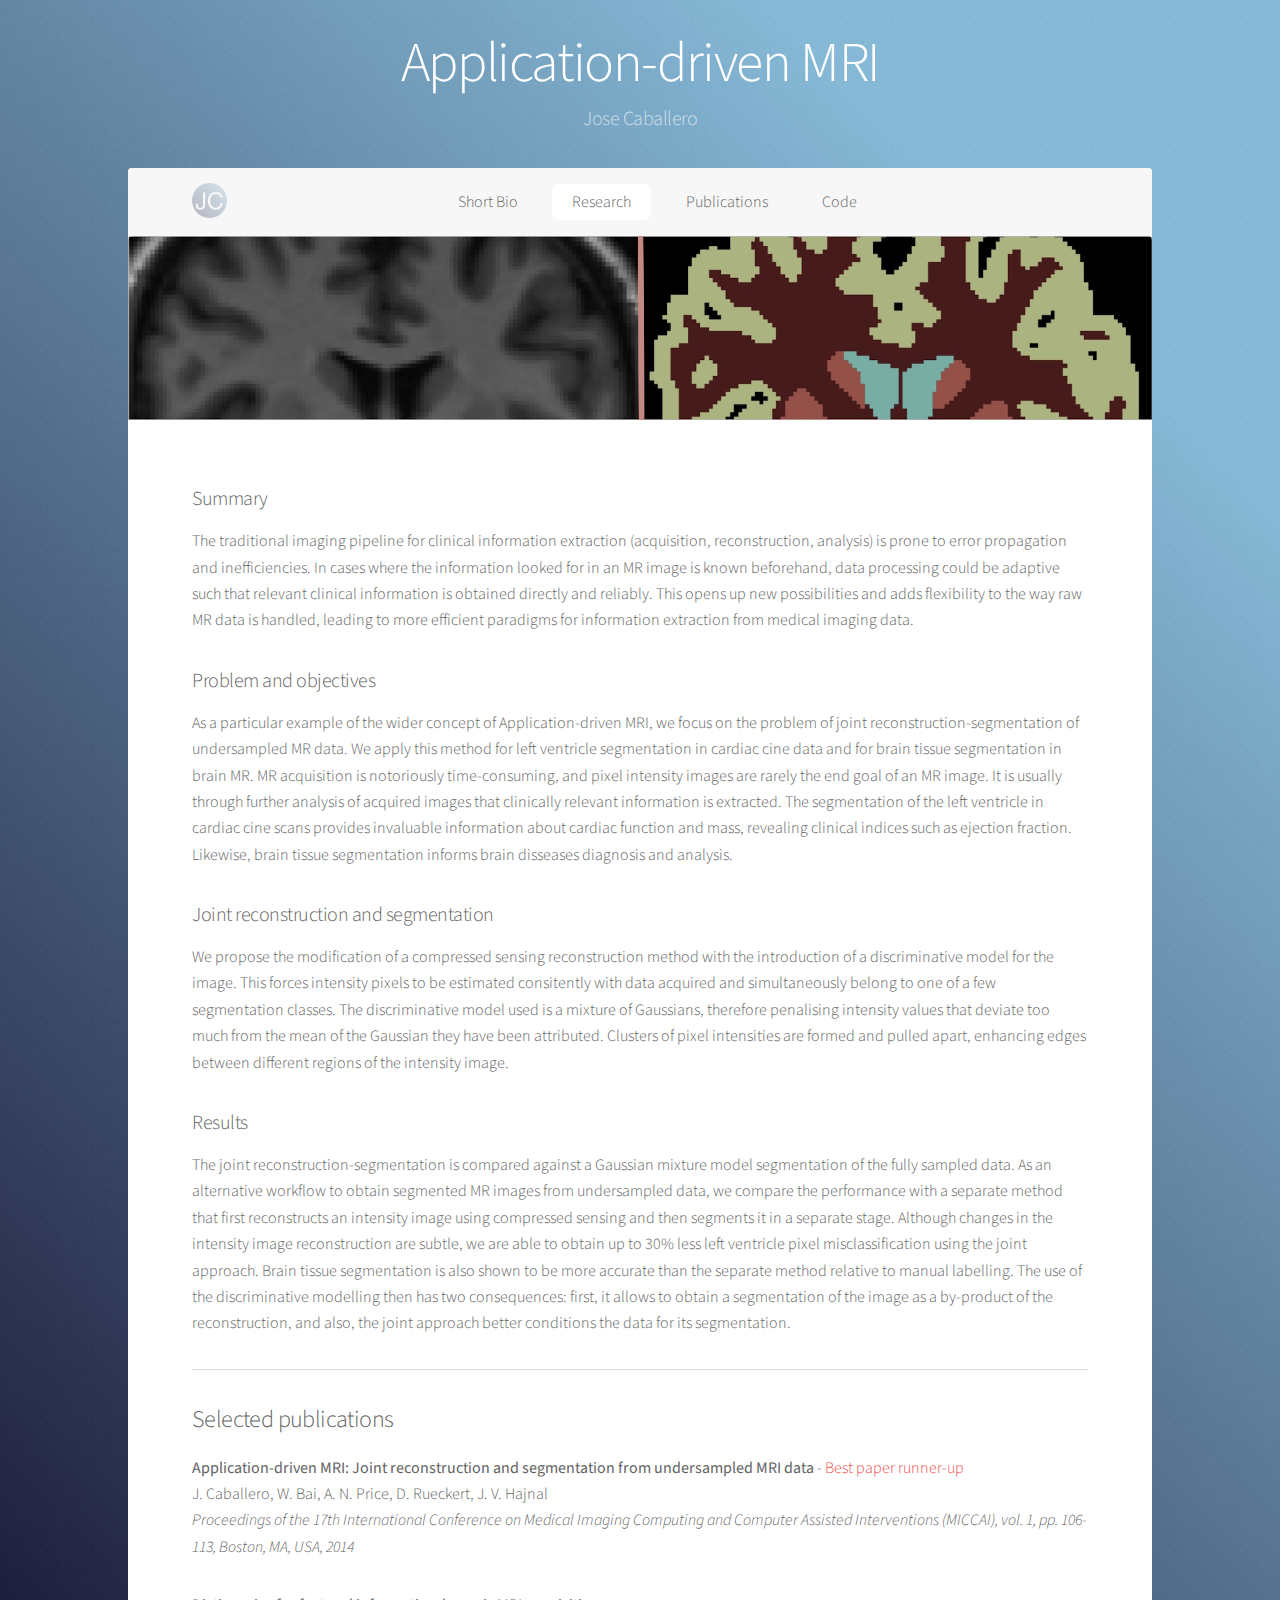
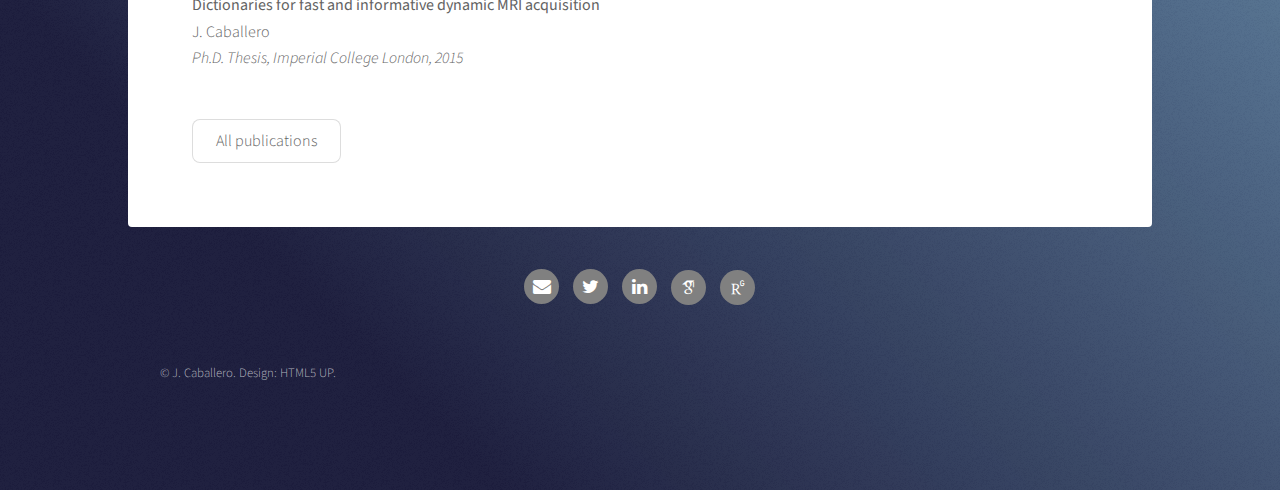
==== appmri.html @ cf9fa5c8 "adds all files" ====
<!DOCTYPE HTML>
<!--
	Stellar by HTML5 UP
	html5up.net | @ajlkn
	Free for personal and commercial use under the CCA 3.0 license (html5up.net/license)
-->
<html>
	<head>
		<title>JC - App MRI</title>
		<meta charset="utf-8" />
		<meta name="viewport" content="width=device-width, initial-scale=1" />
		<!--[if lte IE 8]><script src="assets/js/ie/html5shiv.js"></script><![endif]-->
		<link rel="stylesheet" href="assets/css/main.css" />
		<link rel="stylesheet" href="assets/css/academicons.css"/>
		<!--[if lte IE 9]><link rel="stylesheet" href="assets/css/ie9.css" /><![endif]-->
		<!--[if lte IE 8]><link rel="stylesheet" href="assets/css/ie8.css" /><![endif]-->
		<!-- FAVICONS -->
		<link rel="apple-touch-icon" sizes="57x57" href="images/fav/apple-icon-57x57.png">
		<link rel="apple-touch-icon" sizes="60x60" href="images/fav/apple-icon-60x60.png">
		<link rel="apple-touch-icon" sizes="72x72" href="images/fav/apple-icon-72x72.png">
		<link rel="apple-touch-icon" sizes="76x76" href="images/fav/apple-icon-76x76.png">
		<link rel="apple-touch-icon" sizes="114x114" href="images/fav/apple-icon-114x114.png">
		<link rel="apple-touch-icon" sizes="120x120" href="images/fav/apple-icon-120x120.png">
		<link rel="apple-touch-icon" sizes="144x144" href="images/fav/apple-icon-144x144.png">
		<link rel="apple-touch-icon" sizes="152x152" href="images/fav/apple-icon-152x152.png">
		<link rel="apple-touch-icon" sizes="180x180" href="images/fav/apple-icon-180x180.png">
		<link rel="icon" type="image/png" sizes="192x192"  href="images/fav/android-icon-192x192.png">
		<link rel="icon" type="image/png" sizes="32x32" href="images/fav/favicon-32x32.png">
		<link rel="icon" type="image/png" sizes="96x96" href="images/fav/favicon-96x96.png">
		<link rel="icon" type="image/png" sizes="16x16" href="images/fav/favicon-16x16.png">
		<link rel="manifest" href="images/fav/manifest.json">
		<meta name="msapplication-TileColor" content="#ffffff">
		<meta name="msapplication-TileImage" content="images/fav/ms-icon-144x144.png">
		<meta name="theme-color" content="#ffffff">
	</head>
	<body>

		<!-- Wrapper -->
			<div id="wrapper">

				<!-- Header -->
					<header id="header">
						<h1>Application-driven MRI</h1>
						<p>Jose Caballero</p>
					</header>

				<!-- Nav -->
					<nav id="nav">
						<ul>
							<a href="index.html">
							<img src="images/fav/android-icon-192x192.png" id="JC" height="35" width="35" align="left"/></a>
							<li><a href="index.html#bio">Short Bio</a></li>
							<li><a href="index.html#research" class="active">Research</a></li>
							<li><a href="index.html#publications">Publications</a></li>
							<li><a href="code.html">Code</a></li>
						</ul>
					</nav>

				<!-- Main -->
					<div id="main">

						<!-- Content -->
							<section id="content" class="main">
								<span class="image main"><img src="images/appmri-header.jpg" alt="" /></span>
								<h3>Summary</h3>
								<p>The traditional imaging pipeline for clinical information extraction (acquisition, reconstruction, analysis) is prone to error propagation and inefficiencies. In cases where the information looked for in an MR image is known beforehand, data processing could be adaptive such that relevant clinical information is obtained directly and reliably. This opens up new possibilities and adds flexibility to the way raw MR data is handled, leading to more efficient paradigms for information extraction from medical imaging data.</p>

								<h3>Problem and objectives</h3>
								<p>As a particular example of the wider concept of Application-driven MRI, we focus on the problem of joint reconstruction-segmentation of undersampled MR data. We apply this method for left ventricle segmentation in cardiac cine data and for brain tissue segmentation in brain MR. MR acquisition is notoriously time-consuming, and pixel intensity images are rarely the end goal of an MR image. It is usually through further analysis of acquired images that clinically relevant information is extracted. The segmentation of the left ventricle in cardiac cine scans provides invaluable information about cardiac function and mass, revealing clinical indices such as ejection fraction. Likewise, brain tissue segmentation informs brain disseases diagnosis and analysis.</p>

								<h3>Joint reconstruction and segmentation</h3>
								<p>We propose the modification of a compressed sensing reconstruction method with the introduction of a discriminative model for the image. This forces intensity pixels to be estimated consitently with data acquired and simultaneously belong to one of a few segmentation classes. The discriminative model used is a mixture of Gaussians, therefore penalising intensity values that deviate too much from the mean of the Gaussian they have been attributed. Clusters of pixel intensities are formed and pulled apart, enhancing edges between different regions of the intensity image.</p>

								<h3>Results</h3>
								<p>The joint reconstruction-segmentation is compared against a Gaussian mixture model segmentation of the fully sampled data. As an alternative workflow to obtain segmented MR images from undersampled data, we compare the performance with a separate method that first reconstructs an intensity image using compressed sensing and then segments it in a separate stage. Although changes in the intensity image reconstruction are subtle, we are able to obtain up to 30% less left ventricle pixel misclassification using the joint approach. Brain tissue segmentation is also shown to be more accurate than the separate method relative to manual labelling. The use of the discriminative modelling then has two consequences: first, it allows to obtain a segmentation of the image as a by-product of the reconstruction, and also, the joint approach better conditions the data for its segmentation.</p>

								<hr>
								
								<h2>Selected publications</h2>

								<p><a href="publications/caballero2014c.pdf"><b>Application-driven MRI: Joint reconstruction and segmentation from undersampled MRI data</b></a> - <font color="#ef4c4c">Best paper runner-up</font><br>
								J. Caballero, W. Bai, A. N. Price, D. Rueckert, J. V. Hajnal<br>
								<i>Proceedings of the 17th International Conference on Medical Imaging Computing and Computer Assisted Interventions (MICCAI), vol. 1, pp. 106-113, Boston, MA, USA, 2014</i><br></p>

								<p><a href="publications/caballero2015.pdf"><b>Dictionaries for fast and informative dynamic MRI acquisition</b></a><br>
								J. Caballero<br>
								<i>Ph.D. Thesis, Imperial College London, 2015</i></p>

								<footer class="major">
									<ul class="actions">
										<li><a href="publications.html" class="button">All publications</a></li>
									</ul>
								</footer>

							</section>

					</div>

				<!-- Footer -->
					<footer id="footer">
						<section>
							<div class="icon-bar">
								  <a href="mailto:caballero.jimenez.jose@gmail.com"><i class="fa fa-envelope"></i></a> 
								  <a href="https://twitter.com/josecabjim"><i class="fa fa-twitter"></i></a>
								  <a href="https://uk.linkedin.com/in/josecabjim"><i class="fa fa-linkedin"></i></a> 
								  <a href="https://scholar.google.co.uk/citations?user=Y81PB6IAAAAJ&hl=en&authuser=2"><i class="ai ai-google-scholar"></i></a> 
								  <a href="https://www.researchgate.net/profile/Jose_Caballero7"><i class="ai ai-researchgate"></i></a> 
							</div>
						</section>
						<p class="copyright">&copy; J. Caballero. Design: <a href="https://html5up.net">HTML5 UP</a>.</p>
					</footer>

			</div>

		<!-- Scripts -->
			<script src="assets/js/jquery.min.js"></script>
			<script src="assets/js/jquery.scrollex.min.js"></script>
			<script src="assets/js/jquery.scrolly.min.js"></script>
			<script src="assets/js/skel.min.js"></script>
			<script src="assets/js/util.js"></script>
			<!--[if lte IE 8]><script src="assets/js/ie/respond.min.js"></script><![endif]-->
			<script src="assets/js/main.js"></script>

	</body>
</html>
---- assets/css/main.css ----
@import url(font-awesome.min.css);
@import "https://fonts.googleapis.com/css?family=Source+Sans+Pro:300,400";

/*
	Stellar by HTML5 UP
	html5up.net | @ajlkn
	Free for personal and commercial use under the CCA 3.0 license (html5up.net/license)
*/

/* Reset */

	html, body, div, span, applet, object, iframe, h1, h2, h3, h4, h5, h6, p, blockquote, pre, a, abbr, acronym, address, big, cite, code, del, dfn, em, img, ins, kbd, q, s, samp, small, strike, strong, sub, sup, tt, var, b, u, i, center, dl, dt, dd, ol, ul, li, fieldset, form, label, legend, table, caption, tbody, tfoot, thead, tr, th, td, article, aside, canvas, details, embed, figure, figcaption, footer, header, hgroup, menu, nav, output, ruby, section, summary, time, mark, audio, video {
		margin: 0;
		padding: 0;
		border: 0;
		font-size: 100%;
		font: inherit;
		vertical-align: baseline;
	}

	article, aside, details, figcaption, figure, footer, header, hgroup, menu, nav, section {
		display: block;
	}

	body {
		line-height: 1;
	}

	ol, ul {
		list-style: none;
	}

	blockquote, q {
		quotes: none;
	}

	blockquote:before, blockquote:after, q:before, q:after {
		content: '';
		content: none;
	}

	table {
		border-collapse: collapse;
		border-spacing: 0;
	}

	body {
		-webkit-text-size-adjust: none;
	}

/* Box Model */

	*, *:before, *:after {
		-moz-box-sizing: border-box;
		-webkit-box-sizing: border-box;
		box-sizing: border-box;
	}

/* Grid */

	.row {
		border-bottom: solid 1px transparent;
		-moz-box-sizing: border-box;
		-webkit-box-sizing: border-box;
		box-sizing: border-box;
	}

	.row > * {
		float: left;
		-moz-box-sizing: border-box;
		-webkit-box-sizing: border-box;
		box-sizing: border-box;
	}

	.row:after, .row:before {
		content: '';
		display: block;
		clear: both;
		height: 0;
	}

	.row.uniform > * > :first-child {
		margin-top: 0;
	}

	.row.uniform > * > :last-child {
		margin-bottom: 0;
	}

	.row.\30 \25 > * {
		padding: 0 0 0 0em;
	}

	.row.\30 \25 {
		margin: 0 0 -1px 0em;
	}

	.row.uniform.\30 \25 > * {
		padding: 0em 0 0 0em;
	}

	.row.uniform.\30 \25 {
		margin: 0em 0 -1px 0em;
	}

	.row > * {
		padding: 0 0 0 1.5em;
	}

	.row {
		margin: 0 0 -1px -1.5em;
	}

	.row.uniform > * {
		padding: 1.5em 0 0 1.5em;
	}

	.row.uniform {
		margin: -1.5em 0 -1px -1.5em;
	}

	.row.\32 00\25 > * {
		padding: 0 0 0 3em;
	}

	.row.\32 00\25 {
		margin: 0 0 -1px -3em;
	}

	.row.uniform.\32 00\25 > * {
		padding: 3em 0 0 3em;
	}

	.row.uniform.\32 00\25 {
		margin: -3em 0 -1px -3em;
	}

	.row.\31 50\25 > * {
		padding: 0 0 0 2.25em;
	}

	.row.\31 50\25 {
		margin: 0 0 -1px -2.25em;
	}

	.row.uniform.\31 50\25 > * {
		padding: 2.25em 0 0 2.25em;
	}

	.row.uniform.\31 50\25 {
		margin: -2.25em 0 -1px -2.25em;
	}

	.row.\35 0\25 > * {
		padding: 0 0 0 0.75em;
	}

	.row.\35 0\25 {
		margin: 0 0 -1px -0.75em;
	}

	.row.uniform.\35 0\25 > * {
		padding: 0.75em 0 0 0.75em;
	}

	.row.uniform.\35 0\25 {
		margin: -0.75em 0 -1px -0.75em;
	}

	.row.\32 5\25 > * {
		padding: 0 0 0 0.375em;
	}

	.row.\32 5\25 {
		margin: 0 0 -1px -0.375em;
	}

	.row.uniform.\32 5\25 > * {
		padding: 0.375em 0 0 0.375em;
	}

	.row.uniform.\32 5\25 {
		margin: -0.375em 0 -1px -0.375em;
	}

	.\31 2u, .\31 2u\24 {
		width: 100%;
		clear: none;
		margin-left: 0;
	}

	.\31 1u, .\31 1u\24 {
		width: 91.6666666667%;
		clear: none;
		margin-left: 0;
	}

	.\31 0u, .\31 0u\24 {
		width: 83.3333333333%;
		clear: none;
		margin-left: 0;
	}

	.\39 u, .\39 u\24 {
		width: 75%;
		clear: none;
		margin-left: 0;
	}

	.\38 u, .\38 u\24 {
		width: 66.6666666667%;
		clear: none;
		margin-left: 0;
	}

	.\37 u, .\37 u\24 {
		width: 58.3333333333%;
		clear: none;
		margin-left: 0;
	}

	.\36 u, .\36 u\24 {
		width: 50%;
		clear: none;
		margin-left: 0;
	}

	.\35 u, .\35 u\24 {
		width: 41.6666666667%;
		clear: none;
		margin-left: 0;
	}

	.\34 u, .\34 u\24 {
		width: 33.3333333333%;
		clear: none;
		margin-left: 0;
	}

	.\33 u, .\33 u\24 {
		width: 25%;
		clear: none;
		margin-left: 0;
	}

	.\32 u, .\32 u\24 {
		width: 16.6666666667%;
		clear: none;
		margin-left: 0;
	}

	.\31 u, .\31 u\24 {
		width: 8.3333333333%;
		clear: none;
		margin-left: 0;
	}

	.\31 2u\24 + *,
	.\31 1u\24 + *,
	.\31 0u\24 + *,
	.\39 u\24 + *,
	.\38 u\24 + *,
	.\37 u\24 + *,
	.\36 u\24 + *,
	.\35 u\24 + *,
	.\34 u\24 + *,
	.\33 u\24 + *,
	.\32 u\24 + *,
	.\31 u\24 + * {
		clear: left;
	}

	.\-11u {
		margin-left: 91.66667%;
	}

	.\-10u {
		margin-left: 83.33333%;
	}

	.\-9u {
		margin-left: 75%;
	}

	.\-8u {
		margin-left: 66.66667%;
	}

	.\-7u {
		margin-left: 58.33333%;
	}

	.\-6u {
		margin-left: 50%;
	}

	.\-5u {
		margin-left: 41.66667%;
	}

	.\-4u {
		margin-left: 33.33333%;
	}

	.\-3u {
		margin-left: 25%;
	}

	.\-2u {
		margin-left: 16.66667%;
	}

	.\-1u {
		margin-left: 8.33333%;
	}

	@media screen and (max-width: 1680px) {

		.row > * {
			padding: 0 0 0 1.5em;
		}

		.row {
			margin: 0 0 -1px -1.5em;
		}

		.row.uniform > * {
			padding: 1.5em 0 0 1.5em;
		}

		.row.uniform {
			margin: -1.5em 0 -1px -1.5em;
		}

		.row.\32 00\25 > * {
			padding: 0 0 0 3em;
		}

		.row.\32 00\25 {
			margin: 0 0 -1px -3em;
		}

		.row.uniform.\32 00\25 > * {
			padding: 3em 0 0 3em;
		}

		.row.uniform.\32 00\25 {
			margin: -3em 0 -1px -3em;
		}

		.row.\31 50\25 > * {
			padding: 0 0 0 2.25em;
		}

		.row.\31 50\25 {
			margin: 0 0 -1px -2.25em;
		}

		.row.uniform.\31 50\25 > * {
			padding: 2.25em 0 0 2.25em;
		}

		.row.uniform.\31 50\25 {
			margin: -2.25em 0 -1px -2.25em;
		}

		.row.\35 0\25 > * {
			padding: 0 0 0 0.75em;
		}

		.row.\35 0\25 {
			margin: 0 0 -1px -0.75em;
		}

		.row.uniform.\35 0\25 > * {
			padding: 0.75em 0 0 0.75em;
		}

		.row.uniform.\35 0\25 {
			margin: -0.75em 0 -1px -0.75em;
		}

		.row.\32 5\25 > * {
			padding: 0 0 0 0.375em;
		}

		.row.\32 5\25 {
			margin: 0 0 -1px -0.375em;
		}

		.row.uniform.\32 5\25 > * {
			padding: 0.375em 0 0 0.375em;
		}

		.row.uniform.\32 5\25 {
			margin: -0.375em 0 -1px -0.375em;
		}

		.\31 2u\28xlarge\29, .\31 2u\24\28xlarge\29 {
			width: 100%;
			clear: none;
			margin-left: 0;
		}

		.\31 1u\28xlarge\29, .\31 1u\24\28xlarge\29 {
			width: 91.6666666667%;
			clear: none;
			margin-left: 0;
		}

		.\31 0u\28xlarge\29, .\31 0u\24\28xlarge\29 {
			width: 83.3333333333%;
			clear: none;
			margin-left: 0;
		}

		.\39 u\28xlarge\29, .\39 u\24\28xlarge\29 {
			width: 75%;
			clear: none;
			margin-left: 0;
		}

		.\38 u\28xlarge\29, .\38 u\24\28xlarge\29 {
			width: 66.6666666667%;
			clear: none;
			margin-left: 0;
		}

		.\37 u\28xlarge\29, .\37 u\24\28xlarge\29 {
			width: 58.3333333333%;
			clear: none;
			margin-left: 0;
		}

		.\36 u\28xlarge\29, .\36 u\24\28xlarge\29 {
			width: 50%;
			clear: none;
			margin-left: 0;
		}

		.\35 u\28xlarge\29, .\35 u\24\28xlarge\29 {
			width: 41.6666666667%;
			clear: none;
			margin-left: 0;
		}

		.\34 u\28xlarge\29, .\34 u\24\28xlarge\29 {
			width: 33.3333333333%;
			clear: none;
			margin-left: 0;
		}

		.\33 u\28xlarge\29, .\33 u\24\28xlarge\29 {
			width: 25%;
			clear: none;
			margin-left: 0;
		}

		.\32 u\28xlarge\29, .\32 u\24\28xlarge\29 {
			width: 16.6666666667%;
			clear: none;
			margin-left: 0;
		}

		.\31 u\28xlarge\29, .\31 u\24\28xlarge\29 {
			width: 8.3333333333%;
			clear: none;
			margin-left: 0;
		}

		.\31 2u\24\28xlarge\29 + *,
		.\31 1u\24\28xlarge\29 + *,
		.\31 0u\24\28xlarge\29 + *,
		.\39 u\24\28xlarge\29 + *,
		.\38 u\24\28xlarge\29 + *,
		.\37 u\24\28xlarge\29 + *,
		.\36 u\24\28xlarge\29 + *,
		.\35 u\24\28xlarge\29 + *,
		.\34 u\24\28xlarge\29 + *,
		.\33 u\24\28xlarge\29 + *,
		.\32 u\24\28xlarge\29 + *,
		.\31 u\24\28xlarge\29 + * {
			clear: left;
		}

		.\-11u\28xlarge\29 {
			margin-left: 91.66667%;
		}

		.\-10u\28xlarge\29 {
			margin-left: 83.33333%;
		}

		.\-9u\28xlarge\29 {
			margin-left: 75%;
		}

		.\-8u\28xlarge\29 {
			margin-left: 66.66667%;
		}

		.\-7u\28xlarge\29 {
			margin-left: 58.33333%;
		}

		.\-6u\28xlarge\29 {
			margin-left: 50%;
		}

		.\-5u\28xlarge\29 {
			margin-left: 41.66667%;
		}

		.\-4u\28xlarge\29 {
			margin-left: 33.33333%;
		}

		.\-3u\28xlarge\29 {
			margin-left: 25%;
		}

		.\-2u\28xlarge\29 {
			margin-left: 16.66667%;
		}

		.\-1u\28xlarge\29 {
			margin-left: 8.33333%;
		}

	}

	@media screen and (max-width: 1280px) {

		.row > * {
			padding: 0 0 0 1.5em;
		}

		.row {
			margin: 0 0 -1px -1.5em;
		}

		.row.uniform > * {
			padding: 1.5em 0 0 1.5em;
		}

		.row.uniform {
			margin: -1.5em 0 -1px -1.5em;
		}

		.row.\32 00\25 > * {
			padding: 0 0 0 3em;
		}

		.row.\32 00\25 {
			margin: 0 0 -1px -3em;
		}

		.row.uniform.\32 00\25 > * {
			padding: 3em 0 0 3em;
		}

		.row.uniform.\32 00\25 {
			margin: -3em 0 -1px -3em;
		}

		.row.\31 50\25 > * {
			padding: 0 0 0 2.25em;
		}

		.row.\31 50\25 {
			margin: 0 0 -1px -2.25em;
		}

		.row.uniform.\31 50\25 > * {
			padding: 2.25em 0 0 2.25em;
		}

		.row.uniform.\31 50\25 {
			margin: -2.25em 0 -1px -2.25em;
		}

		.row.\35 0\25 > * {
			padding: 0 0 0 0.75em;
		}

		.row.\35 0\25 {
			margin: 0 0 -1px -0.75em;
		}

		.row.uniform.\35 0\25 > * {
			padding: 0.75em 0 0 0.75em;
		}

		.row.uniform.\35 0\25 {
			margin: -0.75em 0 -1px -0.75em;
		}

		.row.\32 5\25 > * {
			padding: 0 0 0 0.375em;
		}

		.row.\32 5\25 {
			margin: 0 0 -1px -0.375em;
		}

		.row.uniform.\32 5\25 > * {
			padding: 0.375em 0 0 0.375em;
		}

		.row.uniform.\32 5\25 {
			margin: -0.375em 0 -1px -0.375em;
		}

		.\31 2u\28large\29, .\31 2u\24\28large\29 {
			width: 100%;
			clear: none;
			margin-left: 0;
		}

		.\31 1u\28large\29, .\31 1u\24\28large\29 {
			width: 91.6666666667%;
			clear: none;
			margin-left: 0;
		}

		.\31 0u\28large\29, .\31 0u\24\28large\29 {
			width: 83.3333333333%;
			clear: none;
			margin-left: 0;
		}

		.\39 u\28large\29, .\39 u\24\28large\29 {
			width: 75%;
			clear: none;
			margin-left: 0;
		}

		.\38 u\28large\29, .\38 u\24\28large\29 {
			width: 66.6666666667%;
			clear: none;
			margin-left: 0;
		}

		.\37 u\28large\29, .\37 u\24\28large\29 {
			width: 58.3333333333%;
			clear: none;
			margin-left: 0;
		}

		.\36 u\28large\29, .\36 u\24\28large\29 {
			width: 50%;
			clear: none;
			margin-left: 0;
		}

		.\35 u\28large\29, .\35 u\24\28large\29 {
			width: 41.6666666667%;
			clear: none;
			margin-left: 0;
		}

		.\34 u\28large\29, .\34 u\24\28large\29 {
			width: 33.3333333333%;
			clear: none;
			margin-left: 0;
		}

		.\33 u\28large\29, .\33 u\24\28large\29 {
			width: 25%;
			clear: none;
			margin-left: 0;
		}

		.\32 u\28large\29, .\32 u\24\28large\29 {
			width: 16.6666666667%;
			clear: none;
			margin-left: 0;
		}

		.\31 u\28large\29, .\31 u\24\28large\29 {
			width: 8.3333333333%;
			clear: none;
			margin-left: 0;
		}

		.\31 2u\24\28large\29 + *,
		.\31 1u\24\28large\29 + *,
		.\31 0u\24\28large\29 + *,
		.\39 u\24\28large\29 + *,
		.\38 u\24\28large\29 + *,
		.\37 u\24\28large\29 + *,
		.\36 u\24\28large\29 + *,
		.\35 u\24\28large\29 + *,
		.\34 u\24\28large\29 + *,
		.\33 u\24\28large\29 + *,
		.\32 u\24\28large\29 + *,
		.\31 u\24\28large\29 + * {
			clear: left;
		}

		.\-11u\28large\29 {
			margin-left: 91.66667%;
		}

		.\-10u\28large\29 {
			margin-left: 83.33333%;
		}

		.\-9u\28large\29 {
			margin-left: 75%;
		}

		.\-8u\28large\29 {
			margin-left: 66.66667%;
		}

		.\-7u\28large\29 {
			margin-left: 58.33333%;
		}

		.\-6u\28large\29 {
			margin-left: 50%;
		}

		.\-5u\28large\29 {
			margin-left: 41.66667%;
		}

		.\-4u\28large\29 {
			margin-left: 33.33333%;
		}

		.\-3u\28large\29 {
			margin-left: 25%;
		}

		.\-2u\28large\29 {
			margin-left: 16.66667%;
		}

		.\-1u\28large\29 {
			margin-left: 8.33333%;
		}

	}

	@media screen and (max-width: 980px) {

		.row > * {
			padding: 0 0 0 1.5em;
		}

		.row {
			margin: 0 0 -1px -1.5em;
		}

		.row.uniform > * {
			padding: 1.5em 0 0 1.5em;
		}

		.row.uniform {
			margin: -1.5em 0 -1px -1.5em;
		}

		.row.\32 00\25 > * {
			padding: 0 0 0 3em;
		}

		.row.\32 00\25 {
			margin: 0 0 -1px -3em;
		}

		.row.uniform.\32 00\25 > * {
			padding: 3em 0 0 3em;
		}

		.row.uniform.\32 00\25 {
			margin: -3em 0 -1px -3em;
		}

		.row.\31 50\25 > * {
			padding: 0 0 0 2.25em;
		}

		.row.\31 50\25 {
			margin: 0 0 -1px -2.25em;
		}

		.row.uniform.\31 50\25 > * {
			padding: 2.25em 0 0 2.25em;
		}

		.row.uniform.\31 50\25 {
			margin: -2.25em 0 -1px -2.25em;
		}

		.row.\35 0\25 > * {
			padding: 0 0 0 0.75em;
		}

		.row.\35 0\25 {
			margin: 0 0 -1px -0.75em;
		}

		.row.uniform.\35 0\25 > * {
			padding: 0.75em 0 0 0.75em;
		}

		.row.uniform.\35 0\25 {
			margin: -0.75em 0 -1px -0.75em;
		}

		.row.\32 5\25 > * {
			padding: 0 0 0 0.375em;
		}

		.row.\32 5\25 {
			margin: 0 0 -1px -0.375em;
		}

		.row.uniform.\32 5\25 > * {
			padding: 0.375em 0 0 0.375em;
		}

		.row.uniform.\32 5\25 {
			margin: -0.375em 0 -1px -0.375em;
		}

		.\31 2u\28medium\29, .\31 2u\24\28medium\29 {
			width: 100%;
			clear: none;
			margin-left: 0;
		}

		.\31 1u\28medium\29, .\31 1u\24\28medium\29 {
			width: 91.6666666667%;
			clear: none;
			margin-left: 0;
		}

		.\31 0u\28medium\29, .\31 0u\24\28medium\29 {
			width: 83.3333333333%;
			clear: none;
			margin-left: 0;
		}

		.\39 u\28medium\29, .\39 u\24\28medium\29 {
			width: 75%;
			clear: none;
			margin-left: 0;
		}

		.\38 u\28medium\29, .\38 u\24\28medium\29 {
			width: 66.6666666667%;
			clear: none;
			margin-left: 0;
		}

		.\37 u\28medium\29, .\37 u\24\28medium\29 {
			width: 58.3333333333%;
			clear: none;
			margin-left: 0;
		}

		.\36 u\28medium\29, .\36 u\24\28medium\29 {
			width: 50%;
			clear: none;
			margin-left: 0;
		}

		.\35 u\28medium\29, .\35 u\24\28medium\29 {
			width: 41.6666666667%;
			clear: none;
			margin-left: 0;
		}

		.\34 u\28medium\29, .\34 u\24\28medium\29 {
			width: 33.3333333333%;
			clear: none;
			margin-left: 0;
		}

		.\33 u\28medium\29, .\33 u\24\28medium\29 {
			width: 25%;
			clear: none;
			margin-left: 0;
		}

		.\32 u\28medium\29, .\32 u\24\28medium\29 {
			width: 16.6666666667%;
			clear: none;
			margin-left: 0;
		}

		.\31 u\28medium\29, .\31 u\24\28medium\29 {
			width: 8.3333333333%;
			clear: none;
			margin-left: 0;
		}

		.\31 2u\24\28medium\29 + *,
		.\31 1u\24\28medium\29 + *,
		.\31 0u\24\28medium\29 + *,
		.\39 u\24\28medium\29 + *,
		.\38 u\24\28medium\29 + *,
		.\37 u\24\28medium\29 + *,
		.\36 u\24\28medium\29 + *,
		.\35 u\24\28medium\29 + *,
		.\34 u\24\28medium\29 + *,
		.\33 u\24\28medium\29 + *,
		.\32 u\24\28medium\29 + *,
		.\31 u\24\28medium\29 + * {
			clear: left;
		}

		.\-11u\28medium\29 {
			margin-left: 91.66667%;
		}

		.\-10u\28medium\29 {
			margin-left: 83.33333%;
		}

		.\-9u\28medium\29 {
			margin-left: 75%;
		}

		.\-8u\28medium\29 {
			margin-left: 66.66667%;
		}

		.\-7u\28medium\29 {
			margin-left: 58.33333%;
		}

		.\-6u\28medium\29 {
			margin-left: 50%;
		}

		.\-5u\28medium\29 {
			margin-left: 41.66667%;
		}

		.\-4u\28medium\29 {
			margin-left: 33.33333%;
		}

		.\-3u\28medium\29 {
			margin-left: 25%;
		}

		.\-2u\28medium\29 {
			margin-left: 16.66667%;
		}

		.\-1u\28medium\29 {
			margin-left: 8.33333%;
		}

	}

	@media screen and (max-width: 736px) {

		.row > * {
			padding: 0 0 0 1em;
		}

		.row {
			margin: 0 0 -1px -1em;
		}

		.row.uniform > * {
			padding: 1em 0 0 1em;
		}

		.row.uniform {
			margin: -1em 0 -1px -1em;
		}

		.row.\32 00\25 > * {
			padding: 0 0 0 2em;
		}

		.row.\32 00\25 {
			margin: 0 0 -1px -2em;
		}

		.row.uniform.\32 00\25 > * {
			padding: 2em 0 0 2em;
		}

		.row.uniform.\32 00\25 {
			margin: -2em 0 -1px -2em;
		}

		.row.\31 50\25 > * {
			padding: 0 0 0 1.5em;
		}

		.row.\31 50\25 {
			margin: 0 0 -1px -1.5em;
		}

		.row.uniform.\31 50\25 > * {
			padding: 1.5em 0 0 1.5em;
		}

		.row.uniform.\31 50\25 {
			margin: -1.5em 0 -1px -1.5em;
		}

		.row.\35 0\25 > * {
			padding: 0 0 0 0.5em;
		}

		.row.\35 0\25 {
			margin: 0 0 -1px -0.5em;
		}

		.row.uniform.\35 0\25 > * {
			padding: 0.5em 0 0 0.5em;
		}

		.row.uniform.\35 0\25 {
			margin: -0.5em 0 -1px -0.5em;
		}

		.row.\32 5\25 > * {
			padding: 0 0 0 0.25em;
		}

		.row.\32 5\25 {
			margin: 0 0 -1px -0.25em;
		}

		.row.uniform.\32 5\25 > * {
			padding: 0.25em 0 0 0.25em;
		}

		.row.uniform.\32 5\25 {
			margin: -0.25em 0 -1px -0.25em;
		}

		.\31 2u\28small\29, .\31 2u\24\28small\29 {
			width: 100%;
			clear: none;
			margin-left: 0;
		}

		.\31 1u\28small\29, .\31 1u\24\28small\29 {
			width: 91.6666666667%;
			clear: none;
			margin-left: 0;
		}

		.\31 0u\28small\29, .\31 0u\24\28small\29 {
			width: 83.3333333333%;
			clear: none;
			margin-left: 0;
		}

		.\39 u\28small\29, .\39 u\24\28small\29 {
			width: 75%;
			clear: none;
			margin-left: 0;
		}

		.\38 u\28small\29, .\38 u\24\28small\29 {
			width: 66.6666666667%;
			clear: none;
			margin-left: 0;
		}

		.\37 u\28small\29, .\37 u\24\28small\29 {
			width: 58.3333333333%;
			clear: none;
			margin-left: 0;
		}

		.\36 u\28small\29, .\36 u\24\28small\29 {
			width: 50%;
			clear: none;
			margin-left: 0;
		}

		.\35 u\28small\29, .\35 u\24\28small\29 {
			width: 41.6666666667%;
			clear: none;
			margin-left: 0;
		}

		.\34 u\28small\29, .\34 u\24\28small\29 {
			width: 33.3333333333%;
			clear: none;
			margin-left: 0;
		}

		.\33 u\28small\29, .\33 u\24\28small\29 {
			width: 25%;
			clear: none;
			margin-left: 0;
		}

		.\32 u\28small\29, .\32 u\24\28small\29 {
			width: 16.6666666667%;
			clear: none;
			margin-left: 0;
		}

		.\31 u\28small\29, .\31 u\24\28small\29 {
			width: 8.3333333333%;
			clear: none;
			margin-left: 0;
		}

		.\31 2u\24\28small\29 + *,
		.\31 1u\24\28small\29 + *,
		.\31 0u\24\28small\29 + *,
		.\39 u\24\28small\29 + *,
		.\38 u\24\28small\29 + *,
		.\37 u\24\28small\29 + *,
		.\36 u\24\28small\29 + *,
		.\35 u\24\28small\29 + *,
		.\34 u\24\28small\29 + *,
		.\33 u\24\28small\29 + *,
		.\32 u\24\28small\29 + *,
		.\31 u\24\28small\29 + * {
			clear: left;
		}

		.\-11u\28small\29 {
			margin-left: 91.66667%;
		}

		.\-10u\28small\29 {
			margin-left: 83.33333%;
		}

		.\-9u\28small\29 {
			margin-left: 75%;
		}

		.\-8u\28small\29 {
			margin-left: 66.66667%;
		}

		.\-7u\28small\29 {
			margin-left: 58.33333%;
		}

		.\-6u\28small\29 {
			margin-left: 50%;
		}

		.\-5u\28small\29 {
			margin-left: 41.66667%;
		}

		.\-4u\28small\29 {
			margin-left: 33.33333%;
		}

		.\-3u\28small\29 {
			margin-left: 25%;
		}

		.\-2u\28small\29 {
			margin-left: 16.66667%;
		}

		.\-1u\28small\29 {
			margin-left: 8.33333%;
		}

	}

	@media screen and (max-width: 480px) {

		.row > * {
			padding: 0 0 0 1em;
		}

		.row {
			margin: 0 0 -1px -1em;
		}

		.row.uniform > * {
			padding: 1em 0 0 1em;
		}

		.row.uniform {
			margin: -1em 0 -1px -1em;
		}

		.row.\32 00\25 > * {
			padding: 0 0 0 2em;
		}

		.row.\32 00\25 {
			margin: 0 0 -1px -2em;
		}

		.row.uniform.\32 00\25 > * {
			padding: 2em 0 0 2em;
		}

		.row.uniform.\32 00\25 {
			margin: -2em 0 -1px -2em;
		}

		.row.\31 50\25 > * {
			padding: 0 0 0 1.5em;
		}

		.row.\31 50\25 {
			margin: 0 0 -1px -1.5em;
		}

		.row.uniform.\31 50\25 > * {
			padding: 1.5em 0 0 1.5em;
		}

		.row.uniform.\31 50\25 {
			margin: -1.5em 0 -1px -1.5em;
		}

		.row.\35 0\25 > * {
			padding: 0 0 0 0.5em;
		}

		.row.\35 0\25 {
			margin: 0 0 -1px -0.5em;
		}

		.row.uniform.\35 0\25 > * {
			padding: 0.5em 0 0 0.5em;
		}

		.row.uniform.\35 0\25 {
			margin: -0.5em 0 -1px -0.5em;
		}

		.row.\32 5\25 > * {
			padding: 0 0 0 0.25em;
		}

		.row.\32 5\25 {
			margin: 0 0 -1px -0.25em;
		}

		.row.uniform.\32 5\25 > * {
			padding: 0.25em 0 0 0.25em;
		}

		.row.uniform.\32 5\25 {
			margin: -0.25em 0 -1px -0.25em;
		}

		.\31 2u\28xsmall\29, .\31 2u\24\28xsmall\29 {
			width: 100%;
			clear: none;
			margin-left: 0;
		}

		.\31 1u\28xsmall\29, .\31 1u\24\28xsmall\29 {
			width: 91.6666666667%;
			clear: none;
			margin-left: 0;
		}

		.\31 0u\28xsmall\29, .\31 0u\24\28xsmall\29 {
			width: 83.3333333333%;
			clear: none;
			margin-left: 0;
		}

		.\39 u\28xsmall\29, .\39 u\24\28xsmall\29 {
			width: 75%;
			clear: none;
			margin-left: 0;
		}

		.\38 u\28xsmall\29, .\38 u\24\28xsmall\29 {
			width: 66.6666666667%;
			clear: none;
			margin-left: 0;
		}

		.\37 u\28xsmall\29, .\37 u\24\28xsmall\29 {
			width: 58.3333333333%;
			clear: none;
			margin-left: 0;
		}

		.\36 u\28xsmall\29, .\36 u\24\28xsmall\29 {
			width: 50%;
			clear: none;
			margin-left: 0;
		}

		.\35 u\28xsmall\29, .\35 u\24\28xsmall\29 {
			width: 41.6666666667%;
			clear: none;
			margin-left: 0;
		}

		.\34 u\28xsmall\29, .\34 u\24\28xsmall\29 {
			width: 33.3333333333%;
			clear: none;
			margin-left: 0;
		}

		.\33 u\28xsmall\29, .\33 u\24\28xsmall\29 {
			width: 25%;
			clear: none;
			margin-left: 0;
		}

		.\32 u\28xsmall\29, .\32 u\24\28xsmall\29 {
			width: 16.6666666667%;
			clear: none;
			margin-left: 0;
		}

		.\31 u\28xsmall\29, .\31 u\24\28xsmall\29 {
			width: 8.3333333333%;
			clear: none;
			margin-left: 0;
		}

		.\31 2u\24\28xsmall\29 + *,
		.\31 1u\24\28xsmall\29 + *,
		.\31 0u\24\28xsmall\29 + *,
		.\39 u\24\28xsmall\29 + *,
		.\38 u\24\28xsmall\29 + *,
		.\37 u\24\28xsmall\29 + *,
		.\36 u\24\28xsmall\29 + *,
		.\35 u\24\28xsmall\29 + *,
		.\34 u\24\28xsmall\29 + *,
		.\33 u\24\28xsmall\29 + *,
		.\32 u\24\28xsmall\29 + *,
		.\31 u\24\28xsmall\29 + * {
			clear: left;
		}

		.\-11u\28xsmall\29 {
			margin-left: 91.66667%;
		}

		.\-10u\28xsmall\29 {
			margin-left: 83.33333%;
		}

		.\-9u\28xsmall\29 {
			margin-left: 75%;
		}

		.\-8u\28xsmall\29 {
			margin-left: 66.66667%;
		}

		.\-7u\28xsmall\29 {
			margin-left: 58.33333%;
		}

		.\-6u\28xsmall\29 {
			margin-left: 50%;
		}

		.\-5u\28xsmall\29 {
			margin-left: 41.66667%;
		}

		.\-4u\28xsmall\29 {
			margin-left: 33.33333%;
		}

		.\-3u\28xsmall\29 {
			margin-left: 25%;
		}

		.\-2u\28xsmall\29 {
			margin-left: 16.66667%;
		}

		.\-1u\28xsmall\29 {
			margin-left: 8.33333%;
		}

	}

	@media screen and (max-width: 360px) {

		.row > * {
			padding: 0 0 0 1em;
		}

		.row {
			margin: 0 0 -1px -1em;
		}

		.row.uniform > * {
			padding: 1em 0 0 1em;
		}

		.row.uniform {
			margin: -1em 0 -1px -1em;
		}

		.row.\32 00\25 > * {
			padding: 0 0 0 2em;
		}

		.row.\32 00\25 {
			margin: 0 0 -1px -2em;
		}

		.row.uniform.\32 00\25 > * {
			padding: 2em 0 0 2em;
		}

		.row.uniform.\32 00\25 {
			margin: -2em 0 -1px -2em;
		}

		.row.\31 50\25 > * {
			padding: 0 0 0 1.5em;
		}

		.row.\31 50\25 {
			margin: 0 0 -1px -1.5em;
		}

		.row.uniform.\31 50\25 > * {
			padding: 1.5em 0 0 1.5em;
		}

		.row.uniform.\31 50\25 {
			margin: -1.5em 0 -1px -1.5em;
		}

		.row.\35 0\25 > * {
			padding: 0 0 0 0.5em;
		}

		.row.\35 0\25 {
			margin: 0 0 -1px -0.5em;
		}

		.row.uniform.\35 0\25 > * {
			padding: 0.5em 0 0 0.5em;
		}

		.row.uniform.\35 0\25 {
			margin: -0.5em 0 -1px -0.5em;
		}

		.row.\32 5\25 > * {
			padding: 0 0 0 0.25em;
		}

		.row.\32 5\25 {
			margin: 0 0 -1px -0.25em;
		}

		.row.uniform.\32 5\25 > * {
			padding: 0.25em 0 0 0.25em;
		}

		.row.uniform.\32 5\25 {
			margin: -0.25em 0 -1px -0.25em;
		}

		.\31 2u\28xxsmall\29, .\31 2u\24\28xxsmall\29 {
			width: 100%;
			clear: none;
			margin-left: 0;
		}

		.\31 1u\28xxsmall\29, .\31 1u\24\28xxsmall\29 {
			width: 91.6666666667%;
			clear: none;
			margin-left: 0;
		}

		.\31 0u\28xxsmall\29, .\31 0u\24\28xxsmall\29 {
			width: 83.3333333333%;
			clear: none;
			margin-left: 0;
		}

		.\39 u\28xxsmall\29, .\39 u\24\28xxsmall\29 {
			width: 75%;
			clear: none;
			margin-left: 0;
		}

		.\38 u\28xxsmall\29, .\38 u\24\28xxsmall\29 {
			width: 66.6666666667%;
			clear: none;
			margin-left: 0;
		}

		.\37 u\28xxsmall\29, .\37 u\24\28xxsmall\29 {
			width: 58.3333333333%;
			clear: none;
			margin-left: 0;
		}

		.\36 u\28xxsmall\29, .\36 u\24\28xxsmall\29 {
			width: 50%;
			clear: none;
			margin-left: 0;
		}

		.\35 u\28xxsmall\29, .\35 u\24\28xxsmall\29 {
			width: 41.6666666667%;
			clear: none;
			margin-left: 0;
		}

		.\34 u\28xxsmall\29, .\34 u\24\28xxsmall\29 {
			width: 33.3333333333%;
			clear: none;
			margin-left: 0;
		}

		.\33 u\28xxsmall\29, .\33 u\24\28xxsmall\29 {
			width: 25%;
			clear: none;
			margin-left: 0;
		}

		.\32 u\28xxsmall\29, .\32 u\24\28xxsmall\29 {
			width: 16.6666666667%;
			clear: none;
			margin-left: 0;
		}

		.\31 u\28xxsmall\29, .\31 u\24\28xxsmall\29 {
			width: 8.3333333333%;
			clear: none;
			margin-left: 0;
		}

		.\31 2u\24\28xxsmall\29 + *,
		.\31 1u\24\28xxsmall\29 + *,
		.\31 0u\24\28xxsmall\29 + *,
		.\39 u\24\28xxsmall\29 + *,
		.\38 u\24\28xxsmall\29 + *,
		.\37 u\24\28xxsmall\29 + *,
		.\36 u\24\28xxsmall\29 + *,
		.\35 u\24\28xxsmall\29 + *,
		.\34 u\24\28xxsmall\29 + *,
		.\33 u\24\28xxsmall\29 + *,
		.\32 u\24\28xxsmall\29 + *,
		.\31 u\24\28xxsmall\29 + * {
			clear: left;
		}

		.\-11u\28xxsmall\29 {
			margin-left: 91.66667%;
		}

		.\-10u\28xxsmall\29 {
			margin-left: 83.33333%;
		}

		.\-9u\28xxsmall\29 {
			margin-left: 75%;
		}

		.\-8u\28xxsmall\29 {
			margin-left: 66.66667%;
		}

		.\-7u\28xxsmall\29 {
			margin-left: 58.33333%;
		}

		.\-6u\28xxsmall\29 {
			margin-left: 50%;
		}

		.\-5u\28xxsmall\29 {
			margin-left: 41.66667%;
		}

		.\-4u\28xxsmall\29 {
			margin-left: 33.33333%;
		}

		.\-3u\28xxsmall\29 {
			margin-left: 25%;
		}

		.\-2u\28xxsmall\29 {
			margin-left: 16.66667%;
		}

		.\-1u\28xxsmall\29 {
			margin-left: 8.33333%;
		}

	}

/* Basic */

	@-ms-viewport {
		width: device-width;
	}

	body {
		-ms-overflow-style: scrollbar;
	}

	@media screen and (max-width: 480px) {

		html, body {
			min-width: 320px;
		}

	}

	body {
		background-color: #D0CCD0;
		background-image: url("images/overlay.png"), -moz-linear-gradient(45deg, #e37682 15%, #5f4d93 85%);
		background-image: url("images/overlay.png"), -webkit-linear-gradient(45deg, #e37682 15%, #5f4d93 85%);
		background-image: url("images/overlay.png"), -ms-linear-gradient(45deg, #e37682 15%, #5f4d93 85%);
		background-image: url("images/overlay.png"), linear-gradient(45deg, #1B1B3A 15%, #86BBD8 85%);
	}

		body.is-loading *, body.is-loading *:before, body.is-loading *:after {
			-moz-animation: none !important;
			-webkit-animation: none !important;
			-ms-animation: none !important;
			animation: none !important;
			-moz-transition: none !important;
			-webkit-transition: none !important;
			-ms-transition: none !important;
			transition: none !important;
		}

/* Type */

	body {
		background-color: #D0CCD0;
		color: rgba(255, 255, 255, 0.65);
	}

	body, input, select, textarea {
		font-family: "Source Sans Pro", Helvetica, sans-serif;
		font-size: 17pt;
		font-weight: 300;
		line-height: 1.65;
	}

		@media screen and (max-width: 1680px) {

			body, input, select, textarea {
				font-size: 14pt;
			}

		}

		@media screen and (max-width: 1280px) {

			body, input, select, textarea {
				font-size: 12pt;
			}

		}

		@media screen and (max-width: 360px) {

			body, input, select, textarea {
				font-size: 11pt;
			}

		}

	a {
		-moz-transition: color 0.2s ease, border-bottom 0.2s ease;
		-webkit-transition: color 0.2s ease, border-bottom 0.2s ease;
		-ms-transition: color 0.2s ease, border-bottom 0.2s ease;
		transition: color 0.2s ease, border-bottom 0.2s ease;
		text-decoration: none;
		color: inherit;
	}

		a:hover {
			border-bottom-color: transparent;
		}

	strong, b {
		font-weight: 400;
	}

	em, i {
		font-style: italic;
	}

	p {
		margin: 0 0 2em 0;
	}

		p.content {
			-moz-columns: 20em 2;
			-webkit-columns: 20em 2;
			-ms-columns: 20em 2;
			columns: 20em 2;
			-moz-column-gap: 2em;
			-webkit-column-gap: 2em;
			-ms-column-gap: 2em;
			column-gap: 2em;
			text-align: justify;
		}

	h1, h2, h3, h4, h5, h6 {
		font-weight: 300;
		line-height: 1.5;
		margin: 0 0 0.7em 0;
		letter-spacing: -0.025em;
	}

		h1 a, h2 a, h3 a, h4 a, h5 a, h6 a {
			color: inherit;
			text-decoration: none;
		}

	h1 {
		font-size: 2.5em;
		line-height: 1.2;
	}

	h2 {
		font-size: 1.5em;
	}

	h3 {
		font-size: 1.25em;
	}

	h4 {
		font-size: 1.1em;
	}

	h5 {
		font-size: 0.9em;
	}

	h6 {
		font-size: 0.7em;
	}

	@media screen and (max-width: 736px) {

		h1 {
			font-size: 2em;
		}

	}

	sub {
		font-size: 0.8em;
		position: relative;
		top: 0.5em;
	}

	sup {
		font-size: 0.8em;
		position: relative;
		top: -0.5em;
	}

	blockquote {
		border-left: solid 4px;
		font-style: italic;
		margin: 0 0 2em 0;
		padding: 0.5em 0 0.5em 2em;
	}

	code {
		border-radius: 8px;
		border: solid 1px;
		font-family: "Courier New", monospace;
		font-size: 0.9em;
		margin: 0 0.25em;
		padding: 0.25em 0.65em;
	}

	pre {
		-webkit-overflow-scrolling: touch;
		font-family: "Courier New", monospace;
		font-size: 0.9em;
		margin: 0 0 2em 0;
	}

		pre code {
			display: block;
			line-height: 1.75;
			padding: 1em 1.5em;
			overflow-x: auto;
		}

	hr {
		border: 0;
		border-bottom: solid 1px;
		margin: 2em 0;
	}

		hr.major {
			margin: 3em 0;
		}

	.align-left {
		text-align: left;
	}

	.align-center {
		text-align: center;
	}

	.align-right {
		text-align: right;
	}

	input, select, textarea {
		color: #ffffff;
	}

	a:hover {
		color: #ffffff;
	}

	strong, b {
		color: #ffffff;
	}

	h1, h2, h3, h4, h5, h6 {
		color: #ffffff;
	}

	blockquote {
		border-left-color: rgba(255, 255, 255, 0.35);
	}

	code {
		background: rgba(255, 255, 255, 0.075);
		border-color: rgba(255, 255, 255, 0.35);
	}

	hr {
		border-bottom-color: rgba(255, 255, 255, 0.35);
	}

/* Box */

	.box {
		border-radius: 8px;
		border: solid;
		margin-bottom: 2em;
		padding: 1.5em;
	}

		.box > :last-child,
		.box > :last-child > :last-child,
		.box > :last-child > :last-child > :last-child {
			margin-bottom: 0;
		}

		.box.alt {
			border: 0;
			border-radius: 0;
			padding: 0;
		}

	.box {
		border-color: rgba(255, 255, 255, 0.35);
	}

/* Button */

	input[type="submit"],
	input[type="reset"],
	input[type="button"],
	button,
	.button {
		-moz-appearance: none;
		-webkit-appearance: none;
		-ms-appearance: none;
		appearance: none;
		-moz-transition: background-color 0.2s ease-in-out, color 0.2s ease-in-out;
		-webkit-transition: background-color 0.2s ease-in-out, color 0.2s ease-in-out;
		-ms-transition: background-color 0.2s ease-in-out, color 0.2s ease-in-out;
		transition: background-color 0.2s ease-in-out, color 0.2s ease-in-out;
		border-radius: 8px;
		border: 0;
		cursor: pointer;
		display: inline-block;
		font-weight: 300;
		height: 2.75em;
		line-height: 2.75em;
		min-width: 9.25em;
		padding: 0 1.5em;
		text-align: center;
		text-decoration: none;
		white-space: nowrap;
	}

		input[type="submit"].icon,
		input[type="reset"].icon,
		input[type="button"].icon,
		button.icon,
		.button.icon {
			padding-left: 1.35em;
		}

			input[type="submit"].icon:before,
			input[type="reset"].icon:before,
			input[type="button"].icon:before,
			button.icon:before,
			.button.icon:before {
				margin-right: 0.5em;
			}

		input[type="submit"].fit,
		input[type="reset"].fit,
		input[type="button"].fit,
		button.fit,
		.button.fit {
			display: block;
			margin: 0 0 1em 0;
			width: 100%;
		}

		input[type="submit"].small,
		input[type="reset"].small,
		input[type="button"].small,
		button.small,
		.button.small {
			font-size: 0.8em;
		}

		input[type="submit"].big,
		input[type="reset"].big,
		input[type="button"].big,
		button.big,
		.button.big {
			font-size: 1.35em;
		}

		input[type="submit"].disabled, input[type="submit"]:disabled,
		input[type="reset"].disabled,
		input[type="reset"]:disabled,
		input[type="button"].disabled,
		input[type="button"]:disabled,
		button.disabled,
		button:disabled,
		.button.disabled,
		.button:disabled {
			-moz-pointer-events: none;
			-webkit-pointer-events: none;
			-ms-pointer-events: none;
			pointer-events: none;
			opacity: 0.25;
		}

		@media screen and (max-width: 736px) {

			input[type="submit"],
			input[type="reset"],
			input[type="button"],
			button,
			.button {
				min-width: 0;
			}

		}

	input[type="submit"],
	input[type="reset"],
	input[type="button"],
	button,
	.button {
		background-color: transparent;
		box-shadow: inset 0 0 0 1px rgba(255, 255, 255, 0.35);
		color: #ffffff !important;
	}

		input[type="submit"]:hover,
		input[type="reset"]:hover,
		input[type="button"]:hover,
		button:hover,
		.button:hover {
			background-color: rgba(255, 255, 255, 0.075);
		}

		input[type="submit"]:active,
		input[type="reset"]:active,
		input[type="button"]:active,
		button:active,
		.button:active {
			background-color: rgba(255, 255, 255, 0.2);
		}

		input[type="submit"].icon:before,
		input[type="reset"].icon:before,
		input[type="button"].icon:before,
		button.icon:before,
		.button.icon:before {
			color: rgba(255, 255, 255, 0.5);
		}

		input[type="submit"].special,
		input[type="reset"].special,
		input[type="button"].special,
		button.special,
		.button.special {
			background-color: #8cc9f0;
			color: #ffffff !important;
			box-shadow: none;
		}

			input[type="submit"].special:hover,
			input[type="reset"].special:hover,
			input[type="button"].special:hover,
			button.special:hover,
			.button.special:hover {
				background-color: #9acff2;
			}

			input[type="submit"].special:active,
			input[type="reset"].special:active,
			input[type="button"].special:active,
			button.special:active,
			.button.special:active {
				background-color: #7ec3ee;
			}

			input[type="submit"].special.icon:before,
			input[type="reset"].special.icon:before,
			input[type="button"].special.icon:before,
			button.special.icon:before,
			.button.special.icon:before {
				color: #ffffff !important;
			}

/* Form */

	form {
		margin: 0 0 2em 0;
	}

	label {
		display: block;
		font-size: 0.9em;
		font-weight: 400;
		margin: 0 0 1em 0;
	}

	input[type="text"],
	input[type="password"],
	input[type="email"],
	select,
	textarea {
		-moz-appearance: none;
		-webkit-appearance: none;
		-ms-appearance: none;
		appearance: none;
		border-radius: 8px;
		border: solid 1px;
		color: inherit;
		display: block;
		outline: 0;
		padding: 0 1em;
		text-decoration: none;
		width: 100%;
	}

		input[type="text"]:invalid,
		input[type="password"]:invalid,
		input[type="email"]:invalid,
		select:invalid,
		textarea:invalid {
			box-shadow: none;
		}

	.select-wrapper {
		text-decoration: none;
		display: block;
		position: relative;
	}

		.select-wrapper:before {
			-moz-osx-font-smoothing: grayscale;
			-webkit-font-smoothing: antialiased;
			font-family: FontAwesome;
			font-style: normal;
			font-weight: normal;
			text-transform: none !important;
		}

		.select-wrapper:before {
			content: '\f078';
			display: block;
			height: 2.75em;
			line-height: 2.75em;
			pointer-events: none;
			position: absolute;
			right: 0;
			text-align: center;
			top: 0;
			width: 2.75em;
		}

		.select-wrapper select::-ms-expand {
			display: none;
		}

	input[type="text"],
	input[type="password"],
	input[type="email"],
	select {
		height: 2.75em;
	}

	textarea {
		padding: 0.75em 1em;
	}

	input[type="checkbox"],
	input[type="radio"] {
		-moz-appearance: none;
		-webkit-appearance: none;
		-ms-appearance: none;
		appearance: none;
		display: block;
		float: left;
		margin-right: -2em;
		opacity: 0;
		width: 1em;
		z-index: -1;
	}

		input[type="checkbox"] + label,
		input[type="radio"] + label {
			text-decoration: none;
			cursor: pointer;
			display: inline-block;
			font-size: 1em;
			font-weight: 300;
			padding-left: 2.4em;
			padding-right: 0.75em;
			position: relative;
		}

			input[type="checkbox"] + label:before,
			input[type="radio"] + label:before {
				-moz-osx-font-smoothing: grayscale;
				-webkit-font-smoothing: antialiased;
				font-family: FontAwesome;
				font-style: normal;
				font-weight: normal;
				text-transform: none !important;
			}

			input[type="checkbox"] + label:before,
			input[type="radio"] + label:before {
				border-radius: 8px;
				border: solid 1px;
				content: '';
				display: inline-block;
				height: 1.65em;
				left: 0;
				line-height: 1.58125em;
				position: absolute;
				text-align: center;
				top: 0;
				width: 1.65em;
			}

		input[type="checkbox"]:checked + label:before,
		input[type="radio"]:checked + label:before {
			content: '\f00c';
		}

	input[type="checkbox"] + label:before {
		border-radius: 8px;
	}

	input[type="radio"] + label:before {
		border-radius: 100%;
	}

	::-webkit-input-placeholder {
		opacity: 1.0;
	}

	:-moz-placeholder {
		opacity: 1.0;
	}

	::-moz-placeholder {
		opacity: 1.0;
	}

	:-ms-input-placeholder {
		opacity: 1.0;
	}

	.formerize-placeholder {
		opacity: 1.0;
	}

	label {
		color: #ffffff;
	}

	input[type="text"],
	input[type="password"],
	input[type="email"],
	select,
	textarea {
		background: rgba(255, 255, 255, 0.075);
		border-color: rgba(255, 255, 255, 0.35);
	}

		input[type="text"]:focus,
		input[type="password"]:focus,
		input[type="email"]:focus,
		select:focus,
		textarea:focus {
			border-color: #8cc9f0;
			box-shadow: 0 0 0 1px #8cc9f0;
		}

	.select-wrapper:before {
		color: rgba(255, 255, 255, 0.35);
	}

	input[type="checkbox"] + label,
	input[type="radio"] + label {
		color: rgba(255, 255, 255, 0.65);
	}

		input[type="checkbox"] + label:before,
		input[type="radio"] + label:before {
			background: rgba(255, 255, 255, 0.075);
			border-color: rgba(255, 255, 255, 0.35);
		}

	input[type="checkbox"]:checked + label:before,
	input[type="radio"]:checked + label:before {
		background-color: #ffffff;
		border-color: #ffffff;
		color: #935d8c;
	}

	input[type="checkbox"]:focus + label:before,
	input[type="radio"]:focus + label:before {
		border-color: #8cc9f0;
		box-shadow: 0 0 0 1px #8cc9f0;
	}

	::-webkit-input-placeholder {
		color: rgba(255, 255, 255, 0.5) !important;
	}

	:-moz-placeholder {
		color: rgba(255, 255, 255, 0.5) !important;
	}

	::-moz-placeholder {
		color: rgba(255, 255, 255, 0.5) !important;
	}

	:-ms-input-placeholder {
		color: rgba(255, 255, 255, 0.5) !important;
	}

	.formerize-placeholder {
		color: rgba(255, 255, 255, 0.5) !important;
	}

/* Icon */

	/* Style all font awesome icons */
	.fa {
	    padding: 9px 0px 0px 0px;
	    margin: 10px 6px 0px 5px;
	    font-size: 18px;
	    height: 35px;
	    width: 35px;
	    text-align: center;
	    text-decoration: none;
	    border-radius: 50%;
	}

	/* Style all font awesome icons */
	.ai {
	    padding: 9px 0px 0px 0px;
	    font-size: 18px;
	    margin: 10px 6px 0px 5px;
	    height: 35px;
	    width: 35px;
	    text-align: center;
	    text-decoration: none;
	    border-radius: 50%;
	}

	/* Set a specific color for each button */

	/* Envelope */
	.fa-envelope {
	    background: #808080;
	    color: white;
	}
	.fa-envelope:hover { 
	    background: #696969;
	}
	/* Twitter */
	.fa-twitter {
	    background: #808080;
	    color: white;
	}
	.fa-twitter:hover { 
	    background: #55ACEE;
	}
	/* Linkedin */
	.fa-linkedin {
	    background: #808080;
	    color: white;
	}
	.fa-linkedin:hover { 
	    background: #0077B5;
	}
	/* Google scholar */
	.ai-google-scholar {
	    background: #808080;
	    color: white;
	}
	.ai-google-scholar:hover { 
	    background: #d34836;
	}
	/* ResearchGate */
	.ai-researchgate {
	    background: #808080;
	    color: white;
	}
	.ai-researchgate:hover { 
	    background: #03CCBC;
	}

	/*.icon {
		text-decoration: none;
		-moz-transition: background-color 0.2s ease-in-out, color 0.2s ease-in-out;
		-webkit-transition: background-color 0.2s ease-in-out, color 0.2s ease-in-out;
		-ms-transition: background-color 0.2s ease-in-out, color 0.2s ease-in-out;
		transition: background-color 0.2s ease-in-out, color 0.2s ease-in-out;
		border-bottom: none;
		position: relative;
	}

		.icon:before {
			-moz-osx-font-smoothing: grayscale;
			-webkit-font-smoothing: antialiased;
			font-family: FontAwesome;
			font-style: normal;
			font-weight: normal;
			text-transform: none !important;
		}

		.icon > .label {
			display: none;
		}

		.icon.major {
			border: solid 1px;
			display: inline-block;
			border-radius: 100%;
			padding: 0.65em;
			margin: 0 0 2em 0;
			cursor: default;
		}

			.icon.major:before {
				display: inline-block;
				font-size: 6.25rem;
				width: 2.25em;
				height: 2.25em;
				line-height: 2.2em;
				border-radius: 100%;
				border: solid 1px;
				text-align: center;
			}

		.icon.alt {
			display: inline-block;
			border: solid 1px;
			border-radius: 100%;
		}

			.icon.alt:before {
				display: block;
				font-size: 1em;
				width: 2em;
				height: 2em;
				text-align: center;
				line-height: 2em;
			}

		.icon.style1 {
			color: #efa8b0;
		}

		.icon.style2 {
			color: #c79cc8;
		}

		.icon.style3 {
			color: #a89cc8;
		}

		.icon.style4 {
			color: #9bb2e1;
		}

		.icon.style5 {
			color: #8cc9f0;
		}

		@media screen and (max-width: 1680px) {

			.icon.major:before {
				font-size: 5.5rem;
			}

		}

		@media screen and (max-width: 1280px) {

			.icon.major:before {
				font-size: 4.75rem;
			}

		}

		@media screen and (max-width: 736px) {

			.icon.major {
				margin: 0 0 1.5em 0;
				padding: 0.35em;
			}

				.icon.major:before {
					font-size: 3.5rem;
				}

		}

	.icon.major {
		border-color: rgba(255, 255, 255, 0.35);
	}

		.icon.major:before {
			border-color: rgba(255, 255, 255, 0.35);
		}

	.icon.alt {
		border-color: rgba(255, 255, 255, 0.35);
		color: #ffffff;
	}*/

		/*.icon.alt:hover {
			background-color: rgba(255, 255, 255, 0.075);
		}*/

		/*.icon.alt:active {
			background-color: rgba(255, 255, 255, 0.2);
		}*/

/* Icon - Academicons*/

/*	.aiicon {
		text-decoration: none;
		-moz-transition: background-color 0.2s ease-in-out, color 0.2s ease-in-out;
		-webkit-transition: background-color 0.2s ease-in-out, color 0.2s ease-in-out;
		-ms-transition: background-color 0.2s ease-in-out, color 0.2s ease-in-out;
		transition: background-color 0.2s ease-in-out, color 0.2s ease-in-out;
		border-bottom: none;
		position: relative;
	}

		.aiicon:before {
			-moz-osx-font-smoothing: grayscale;
			-webkit-font-smoothing: antialiased;
			font-family: Academicons;
			font-style: normal;
			font-weight: normal;
			text-transform: none !important;
		}

		.aiicon > .label {
			display: none;
		}

		.aiicon.major {
			border: solid 1px;
			display: inline-block;
			border-radius: 100%;
			padding: 0.65em;
			margin: 0 0 2em 0;
			cursor: default;
		}

			.aiicon.major:before {
				display: inline-block;
				font-size: 6.25rem;
				width: 2.25em;
				height: 2.25em;
				line-height: 2.2em;
				border-radius: 100%;
				border: solid 1px;
				text-align: center;
			}

		.aiicon.alt {
			display: inline-block;
			border: solid 1px;
			border-radius: 100%;
		}

			.aiicon.alt:before {
				display: block;
				font-size: 1em;
				width: 2em;
				height: 2em;
				text-align: center;
				line-height: 2em;
			}

		.aiicon.style1 {
			color: #efa8b0;
		}

		.aiicon.style2 {
			color: #c79cc8;
		}

		.aiicon.style3 {
			color: #a89cc8;
		}

		.aiicon.style4 {
			color: #9bb2e1;
		}

		.aiicon.style5 {
			color: #8cc9f0;
		}

		@media screen and (max-width: 1680px) {

			.aiicon.major:before {
				font-size: 5.5rem;
			}

		}

		@media screen and (max-width: 1280px) {

			.aiicon.major:before {
				font-size: 4.75rem;
			}

		}

		@media screen and (max-width: 736px) {

			.aiicon.major {
				margin: 0 0 1.5em 0;
				padding: 0.35em;
			}

				.aiicon.major:before {
					font-size: 3.5rem;
				}

		}

	.aiicon.major {
		border-color: rgba(255, 255, 255, 0.35);
	}

		.aiicon.major:before {
			border-color: rgba(255, 255, 255, 0.35);
		}

	.aiicon.alt {
		border-color: rgba(255, 255, 255, 0.35);
		color: #ffffff;
	}

		.aiicon.alt:hover {
			background-color: rgba(255, 255, 255, 0.075);
		}

		.aiicon.alt:active {
			background-color: rgba(255, 255, 255, 0.2);
		}*/

/* Image */

	.image {
		border-radius: 8px;
		border: 0;
		display: inline-block;
		position: relative;
	}

		.image img {
			border-radius: 8px;
			display: block;
		}

		.image.left, .image.right {
			max-width: 40%;
		}

			.image.left img, .image.right img {
				width: 100%;
			}

		.image.left {
			float: left;
			margin: 0 1.5em 1em 0;
			top: 0.25em;
		}

		.image.right {
			float: right;
			margin: 0 0 1em 1.5em;
			top: 0.25em;
		}

		.image.fit {
			display: block;
			margin: 0 0 2em 0;
			width: 100%;
		}

			.image.fit img {
				width: 100%;
			}

		.image.main {
			display: block;
			margin: 0 0 3em 0;
			width: 100%;
		}

			.image.main img {
				width: 100%;
			}

/* List */

	ol {
		list-style: decimal;
		margin: 0 0 2em 0;
		padding-left: 1.25em;
	}

		ol li {
			padding-left: 0.25em;
		}

	ul {
		list-style: disc;
		margin: 0 0 2em 0;
		padding-left: 1em;
	}

		ul li {
			padding-left: 0.5em;
		}

		ul.alt {
			list-style: none;
			padding-left: 0;
		}

			ul.alt li {
				border-top: solid 1px;
				padding: 0.5em 0;
			}

				ul.alt li:first-child {
					border-top: 0;
					padding-top: 0;
				}

		ul.icons {
			cursor: default;
			list-style: none;
			padding-left: 0;
		}

			ul.icons li {
				display: inline-block;
				padding: 0.5em 0.3em -2em 0;
				margin: 0.5em 0em -3em 0em;
			}

				ul.icons li:last-child {
					padding-right: 0 !important;
				}

		ul.actions {
			cursor: default;
			list-style: none;
			padding-left: 0;
		}

			ul.actions li {
				display: inline-block;
				padding: 0 1em 0 0;
				vertical-align: middle;
			}

				ul.actions li:last-child {
					padding-right: 0;
				}

			ul.actions.small li {
				padding: 0 0.5em 0 0;
			}

			ul.actions.vertical li {
				display: block;
				padding: 1em 0 0 0;
			}

				ul.actions.vertical li:first-child {
					padding-top: 0;
				}

				ul.actions.vertical li > * {
					margin-bottom: 0;
				}

			ul.actions.vertical.small li {
				padding: 0.5em 0 0 0;
			}

				ul.actions.vertical.small li:first-child {
					padding-top: 0;
				}

			ul.actions.fit {
				display: table;
				margin-left: -1em;
				padding: 0;
				table-layout: fixed;
				width: calc(100% + 1em);
			}

				ul.actions.fit li {
					display: table-cell;
					padding: 0 0 0 1em;
				}

					ul.actions.fit li > * {
						margin-bottom: 0;
					}

				ul.actions.fit.small {
					margin-left: -0.5em;
					width: calc(100% + 0.5em);
				}

					ul.actions.fit.small li {
						padding: 0 0 0 0.5em;
					}

			@media screen and (max-width: 480px) {

				ul.actions {
					margin: 0 0 2em 0;
				}

					ul.actions li {
						padding: 1em 0 0 0;
						display: block;
						text-align: center;
						width: 100%;
					}

						ul.actions li:first-child {
							padding-top: 0;
						}

						ul.actions li > * {
							width: 100%;
							margin: 0 !important;
						}

					ul.actions.small li {
						padding: 0.5em 0 0 0;
					}

						ul.actions.small li:first-child {
							padding-top: 0;
						}

			}

	dl {
		margin: 0 0 2em 0;
	}

		dl dt {
			display: block;
			font-weight: 400;
			margin: 0 0 1em 0;
		}

		dl dd {
			margin-left: 2em;
		}

		dl.alt dt {
			display: block;
			width: 3em;
			margin: 0;
			clear: left;
			float: left;
		}

		dl.alt dd {
			margin: 0 0 0.85em 5.5em;
		}

		dl.alt:after {
			content: '';
			display: block;
			clear: both;
		}

	ul.alt li {
		border-top-color: rgba(255, 255, 255, 0.35);
	}

	dl dt {
		color: #ffffff;
	}

/* Section/Article */

	section.special, article.special {
		text-align: center;
	}

	header.major {
		margin-bottom: 3em;
	}

		header.major h2 {
			font-size: 2em;
		}

			header.major h2:after {
				display: block;
				content: '';
				width: 3.25em;
				height: 2px;
				margin: 0.7em 0 1em 0;
				border-radius: 2px;
			}

				section.special header.major h2:after, article.special header.major h2:after {
					margin-left: auto;
					margin-right: auto;
				}

		header.major p {
			font-size: 1.10em;
			letter-spacing: -0.025em;
		}

		header.major.special {
			text-align: center;
		}

			header.major.special h2:after {
				margin-left: auto;
				margin-right: auto;
			}

	footer.major {
		margin-top: 3em;
	}

	@media screen and (max-width: 736px) {

		header.major {
			margin-bottom: 0;
		}

			header.major h2 {
				font-size: 1.5em;
			}

			header.major p {
				font-size: 1em;
				letter-spacing: 0;
			}

				header.major p br {
					display: none;
				}

		footer.major {
			margin-top: 0;
		}

	}

	header.major h2:after {
		background-color: rgba(255, 255, 255, 0.35);
	}

/* Table */

	.table-wrapper {
		-webkit-overflow-scrolling: touch;
		overflow-x: auto;
	}

	table {
		margin: 0 0 2em 0;
		width: 100%;
	}

		table tbody tr {
			border: solid 1px;
			border-left: 0;
			border-right: 0;
		}

		table td {
			padding: 0.75em 0.75em;
		}

		table th {
			font-size: 0.9em;
			font-weight: 400;
			padding: 0 0.75em 0.75em 0.75em;
			text-align: left;
		}

		table thead {
			border-bottom: solid 2px;
		}

		table tfoot {
			border-top: solid 2px;
		}

		table.alt {
			border-collapse: separate;
		}

			table.alt tbody tr td {
				border: solid 1px;
				border-left-width: 0;
				border-top-width: 0;
			}

				table.alt tbody tr td:first-child {
					border-left-width: 1px;
				}

			table.alt tbody tr:first-child td {
				border-top-width: 1px;
			}

			table.alt thead {
				border-bottom: 0;
			}

			table.alt tfoot {
				border-top: 0;
			}

	table tbody tr {
		border-color: rgba(255, 255, 255, 0.35);
	}

		table tbody tr:nth-child(2n + 1) {
			background-color: rgba(255, 255, 255, 0.075);
		}

	table th {
		color: #ffffff;
	}

	table thead {
		border-bottom-color: rgba(255, 255, 255, 0.35);
	}

	table tfoot {
		border-top-color: rgba(255, 255, 255, 0.35);
	}

	table.alt tbody tr td {
		border-color: rgba(255, 255, 255, 0.35);
	}

/* Features */

	.features {
		display: -moz-flex;
		display: -webkit-flex;
		display: -ms-flex;
		display: flex;
		-moz-flex-wrap: wrap;
		-webkit-flex-wrap: wrap;
		-ms-flex-wrap: wrap;
		flex-wrap: wrap;
		-moz-justify-content: center;
		-webkit-justify-content: center;
		-ms-justify-content: center;
		justify-content: center;
		width: calc(100% + 2em);
		margin: 0 0 3em -2em;
		padding: 0;
		list-style: none;
	}

		.features li {
			width: calc(33.33333% - 2em);
			margin-left: 2em;
			margin-top: 3em;
			padding: 0;
		}

			.features li:nth-child(1), .features li:nth-child(2), .features li:nth-child(3) {
				margin-top: 0;
			}

			.features li > :last-child {
				margin-bottom: 0;
			}

		@media screen and (max-width: 980px) {

			.features li {
				width: calc(50% - 2em);
			}

				.features li:nth-child(3) {
					margin-top: 3em;
				}

		}

		@media screen and (max-width: 736px) {

			.features {
				width: 100%;
				margin: 0 0 2em 0;
			}

				.features li {
					width: 100%;
					margin-left: 0;
					margin-top: 2em;
				}

					.features li:nth-child(2), .features li:nth-child(3) {
						margin-top: 2em;
					}

		}

/* Statistics */

	.statistics {
		display: -moz-flex;
		display: -webkit-flex;
		display: -ms-flex;
		display: flex;
		width: 100%;
		margin: 0 0 3em 0;
		padding: 0;
		list-style: none;
		cursor: default;
	}

		.statistics li {
			-moz-flex: 1;
			-webkit-flex: 1;
			-ms-flex: 1;
			flex: 1;
			padding: 1.5em;
			color: #ffffff;
			text-align: center;
		}

			.statistics li.style1 {
				background-color: #efa8b0;
			}

			.statistics li.style2 {
				background-color: #c79cc8;
			}

			.statistics li.style3 {
				background-color: #a89cc8;
			}

			.statistics li.style4 {
				background-color: #9bb2e1;
			}

			.statistics li.style5 {
				background-color: #8cc9f0;
			}

			.statistics li strong, .statistics li b {
				display: block;
				font-size: 2em;
				line-height: 1.1;
				color: inherit !important;
				font-weight: 300;
				letter-spacing: -0.025em;
			}

			.statistics li:first-child {
				border-top-left-radius: 8px;
				border-bottom-left-radius: 8px;
			}

			.statistics li:last-child {
				border-top-right-radius: 8px;
				border-bottom-right-radius: 8px;
			}

			.statistics li .icon {
				display: inline-block;
			}

				.statistics li .icon:before {
					font-size: 2.75rem;
					line-height: 1.3;
				}

		@media screen and (max-width: 980px) {

			.statistics li strong, .statistics li b {
				font-size: 1.5em;
			}

		}

		@media screen and (max-width: 736px) {

			.statistics {
				display: block;
				width: 20em;
				max-width: 100%;
				margin: 0 auto 2em auto;
			}

				.statistics li:first-child {
					border-bottom-left-radius: 0;
					border-top-right-radius: 8px;
				}

				.statistics li:last-child {
					border-top-right-radius: 0;
					border-bottom-left-radius: 8px;
				}

				.statistics li .icon:before {
					font-size: 3.75rem;
				}

				.statistics li strong, .statistics li b {
					font-size: 2.5em;
				}

		}

/* Spotlight */

	.spotlight {
		display: -moz-flex;
		display: -webkit-flex;
		display: -ms-flex;
		display: flex;
		-moz-align-items: center;
		-webkit-align-items: center;
		-ms-align-items: center;
		align-items: center;
		margin: 0 0 2em 0;
	}

		.spotlight .content {
			-moz-flex: 1;
			-webkit-flex: 1;
			-ms-flex: 1;
			flex: 1;
		}

			.spotlight .content > :last-child {
				margin-bottom: 0;
			}

			.spotlight .content header.major {
				margin: 0 0 2em 0;
			}

		.spotlight .image {
			display: inline-block;
			margin-left: 4em;
			padding: 0.65em;
			border-radius: 5%;
			border: solid 1px;
		}

			.spotlight .image img {
				display: block;
				border-radius: 5%;
				width: 15em;
			}

		@media screen and (max-width: 980px) {

			.spotlight {
				-moz-flex-direction: column-reverse;
				-webkit-flex-direction: column-reverse;
				-ms-flex-direction: column-reverse;
				flex-direction: column-reverse;
				text-align: center;
			}

				.spotlight .content {
					-moz-flex: 0 1 auto;
					-webkit-flex: 0 1 auto;
					-ms-flex: 0 1 auto;
					flex: 0 1 auto;
					width: 100%;
				}

					.spotlight .content header.major h2:after {
						margin-left: auto;
						margin-right: auto;
					}

				.spotlight .image {
					-moz-flex: 0 1 auto;
					-webkit-flex: 0 1 auto;
					-ms-flex: 0 1 auto;
					flex: 0 1 auto;
					margin-left: 0;
					margin-bottom: 2em;
				}

		}

		@media screen and (max-width: 736px) {

			.spotlight .image {
				padding: 0.35em;
			}

				.spotlight .image img {
					width: 20em;
				}

		}

	.spotlight .image {
		border-color: rgba(255, 255, 255, 0.35);
	}

/* Header */

	#header {
		padding: 5em 5em 1em 5em ;
		text-align: center;
	}

		#header h1 {
			font-size: 3.5em;
			margin: -0.6em 0em 0em 0em;
			padding: 0em 0em 0.1em 0em;
		}

		#header p {
			font-size: 1.25em;
			letter-spacing: -0.025em;
			margin: 0em 0em 1em 0em;
			padding: 0em 0em 0.5em 0em;	
		}

		#header.alt {
			padding: 7em 5em 4em 5em ;
		}

			#header.alt h1 {
				font-size: 4.5em;
				padding: 0em 0em 0em 0em;
			}

			#header.alt p {
				margin: 0em 0em 0em 0em;
				padding: 0em 0em 0em 0em;	
			}

			#header.alt > * {
				-moz-transition: opacity 1s ease;
				-webkit-transition: opacity 1s ease;
				-ms-transition: opacity 1s ease;
				transition: opacity 1s ease;
				-moz-transition-delay: 0.1s;
				-webkit-transition-delay: 0.1s;
				-ms-transition-delay: 0.1s;
				transition-delay: 0.1s;
				opacity: 1;
			}

			#header.alt .logo {
				-moz-transition: opacity 1.25s ease, -moz-transform 0.5s ease;
				-webkit-transition: opacity 1.25s ease, -webkit-transform 0.5s ease;
				-ms-transition: opacity 1.25s ease, -ms-transform 0.5s ease;
				transition: opacity 1.25s ease, transform 0.5s ease;
				-moz-transition-delay: 0s;
				-webkit-transition-delay: 0s;
				-ms-transition-delay: 0s;
				transition-delay: 0s;
				display: block;
				margin: 0 0 1.5em 0;
			}

				#header.alt .logo img {
					display: block;
					margin: 0 auto;
					max-width: 75%;
				}

		@media screen and (max-width: 1280px) {

			#header {
				padding: 4em 4em 0.1em 4em ;
			}

				#header.alt {
					padding: 6em 4em 3em 4em ;
				}

		}

		@media screen and (max-width: 980px) {

			#header {
				padding: 4em 3em 0.1em 3em ;
			}

				#header.alt {
					padding: 5em 3em 2em 3em ;
				}

		}

		@media screen and (max-width: 736px) {

			#header {
				padding: 3em 2em 0.1em 2em ;
			}

				#header p {
					font-size: 1em;
					letter-spacing: 0;
				}

					#header p br {
						display: none;
					}

				#header.alt {
					padding: 4em 2em 1em 2em ;
				}

					#header.alt h1 {
						font-size: 2.5em;
					}

		}

		@media screen and (max-width: 480px) {

			#header {
				padding: 3em 1.5em 0.1em 1.5em ;
			}

				#header.alt {
					padding: 4em 1.5em 1em 1.5em ;
				}

		}

		@media screen and (max-width: 360px) {

			#header {
				padding: 2.5em 1em 0.1em 1em ;
			}

				#header.alt {
					padding: 3.5em 1em 0.5em 1em ;
				}

		}

		body.is-loading #header.alt > * {
			opacity: 0;
		}

		body.is-loading #header.alt .logo {
			-moz-transform: scale(0.8) rotate(-30deg);
			-webkit-transform: scale(0.8) rotate(-30deg);
			-ms-transform: scale(0.8) rotate(-30deg);
			transform: scale(0.8) rotate(-30deg);
		}

/* Nav */

	#nav {
		-moz-transition: background-color 0.2s ease, border-top-left-radius 0.2s ease, border-top-right-radius 0.2s ease, padding 0.2s ease;
		-webkit-transition: background-color 0.2s ease, border-top-left-radius 0.2s ease, border-top-right-radius 0.2s ease, padding 0.2s ease;
		-ms-transition: background-color 0.2s ease, border-top-left-radius 0.2s ease, border-top-right-radius 0.2s ease, padding 0.2s ease;
		transition: background-color 0.2s ease, border-top-left-radius 0.2s ease, border-top-right-radius 0.2s ease, padding 0.2s ease;
		background-color: #ffffff;
		color: #636363;
		position: absolute;
		width: 64em;
		max-width: calc(100% - 4em);
		padding: 1em;
		background-color: #f7f7f7;
		border-top-left-radius: 0.25em;
		border-top-right-radius: 0.25em;
		cursor: default;
		text-align: center;
	}

		#nav input, #nav select, #nav textarea {
			color: #636363;
		}

		#nav a:hover {
			color: #636363;
		}

		#nav strong, #nav b {
			color: #636363;
		}

		#nav h1, #nav h2, #nav h3, #nav h4, #nav h5, #nav h6 {
			color: #636363;
		}

		#nav blockquote {
			border-left-color: #dddddd;
		}

		#nav code {
			background: rgba(222, 222, 222, 0.25);
			border-color: #dddddd;
		}

		#nav hr {
			border-bottom-color: #dddddd;
		}

		#nav + #main {
			padding-top: 4.25em;
		}

		#nav ul {
			margin: 0;
			padding: 0;
			list-style: none;
		}
			#nav ul img {
				margin: -0.05em -3em -0.5em 3em;
				-moz-transition: opacity 0.2s ease;
				-webkit-transition: opacity 0.2s ease;
				-ms-transition: opacity 0.2s ease;
				transition: opacity 0.2s ease;
				opacity: 0.3;
			}

			#nav ul li {
				-moz-transition: margin 0.2s ease;
				-webkit-transition: margin 0.2s ease;
				-ms-transition: margin 0.2s ease;
				transition: margin 0.2s ease;
				display: inline-block;
				margin: 0 0.35em;
				padding: 0;
				vertical-align: middle;
			}

				#nav ul li a {
					-moz-transition: font-size 0.2s ease;
					-webkit-transition: font-size 0.2s ease;
					-ms-transition: font-size 0.2s ease;
					transition: font-size 0.2s ease;
					display: inline-block;
					height: 2.25em;
					line-height: 2.25em;
					padding: 0 1.25em;
					border: 0;
					border-radius: 8px;
					box-shadow: inset 0 0 0 1px transparent;
				}

					#nav ul li a:hover {
						background-color: rgba(222, 222, 222, 0.25);
					}

					#nav ul li a.active {
						background-color: #ffffff;
						box-shadow: none;
					}

		#nav.alt {
			position: fixed;
			top: 0;
			padding: 0.5em 1em;
			background-color: rgba(247, 247, 247, 0.95);
			border-top-left-radius: 0;
			border-top-right-radius: 0;
			z-index: 10000;
		}

			#nav.alt ul img{
				opacity: 0.9;
			}

			#nav.alt ul li {
				margin: 0 0.175em;
			}

				#nav.alt ul li a {
					font-size: 0.9em;
				}

		@media screen and (max-width: 736px) {

			#nav {
				display: none;
			}

				#nav + #main {
					padding-top: 0;
				}

		}

/* Main */

	#main {
		background-color: #ffffff;
		color: #636363;
		border-radius: 0.25em;
	}

		#main input, #main select, #main textarea {
			color: #636363;
		}

		#main a:hover {
			color: #636363;
		}

		#main strong, #main b {
			color: #636363;
		}

		#main h1, #main h2, #main h3, #main h4, #main h5, #main h6 {
			color: #636363;
		}

		#main blockquote {
			border-left-color: #dddddd;
		}

		#main code {
			background: rgba(222, 222, 222, 0.25);
			border-color: #dddddd;
		}

		#main hr {
			border-bottom-color: #dddddd;
		}

		#main .box {
			border-color: #dddddd;
		}

		/*#main p {
			text-align: justify
		}*/

		#main input[type="submit"],
		#main input[type="reset"],
		#main input[type="button"],
		#main button,
		#main .button {
			background-color: transparent;
			box-shadow: inset 0 0 0 1px #dddddd;
			color: #636363 !important;
		}

			#main input[type="submit"]:hover,
			#main input[type="reset"]:hover,
			#main input[type="button"]:hover,
			#main button:hover,
			#main .button:hover {
				background-color: rgba(222, 222, 222, 0.25);
			}

			#main input[type="submit"]:active,
			#main input[type="reset"]:active,
			#main input[type="button"]:active,
			#main button:active,
			#main .button:active {
				background-color: rgba(222, 222, 222, 0.5);
			}

			#main input[type="submit"].icon:before,
			#main input[type="reset"].icon:before,
			#main input[type="button"].icon:before,
			#main button.icon:before,
			#main .button.icon:before {
				color: rgba(99, 99, 99, 0.25);
			}

			#main input[type="submit"].special,
			#main input[type="reset"].special,
			#main input[type="button"].special,
			#main button.special,
			#main .button.special {
				background-color: #8cc9f0;
				color: #ffffff !important;
				box-shadow: none;
			}

				#main input[type="submit"].special:hover,
				#main input[type="reset"].special:hover,
				#main input[type="button"].special:hover,
				#main button.special:hover,
				#main .button.special:hover {
					background-color: #9acff2;
				}

				#main input[type="submit"].special:active,
				#main input[type="reset"].special:active,
				#main input[type="button"].special:active,
				#main button.special:active,
				#main .button.special:active {
					background-color: #7ec3ee;
				}

				#main input[type="submit"].special.icon:before,
				#main input[type="reset"].special.icon:before,
				#main input[type="button"].special.icon:before,
				#main button.special.icon:before,
				#main .button.special.icon:before {
					color: #ffffff !important;
				}

		#main label {
			color: #636363;
		}

		#main input[type="text"],
		#main input[type="password"],
		#main input[type="email"],
		#main select,
		#main textarea {
			background: rgba(222, 222, 222, 0.25);
			border-color: #dddddd;
		}

			#main input[type="text"]:focus,
			#main input[type="password"]:focus,
			#main input[type="email"]:focus,
			#main select:focus,
			#main textarea:focus {
				border-color: #8cc9f0;
				box-shadow: 0 0 0 1px #8cc9f0;
			}

		#main .select-wrapper:before {
			color: #dddddd;
		}

		#main input[type="checkbox"] + label,
		#main input[type="radio"] + label {
			color: #636363;
		}

			#main input[type="checkbox"] + label:before,
			#main input[type="radio"] + label:before {
				background: rgba(222, 222, 222, 0.25);
				border-color: #dddddd;
			}

		#main input[type="checkbox"]:checked + label:before,
		#main input[type="radio"]:checked + label:before {
			background-color: #636363;
			border-color: #636363;
			color: #ffffff;
		}

		#main input[type="checkbox"]:focus + label:before,
		#main input[type="radio"]:focus + label:before {
			border-color: #8cc9f0;
			box-shadow: 0 0 0 1px #8cc9f0;
		}

		#main ::-webkit-input-placeholder {
			color: rgba(99, 99, 99, 0.25) !important;
		}

		#main :-moz-placeholder {
			color: rgba(99, 99, 99, 0.25) !important;
		}

		#main ::-moz-placeholder {
			color: rgba(99, 99, 99, 0.25) !important;
		}

		#main :-ms-input-placeholder {
			color: rgba(99, 99, 99, 0.25) !important;
		}

		#main .formerize-placeholder {
			color: rgba(99, 99, 99, 0.25) !important;
		}

		#main .icon.major {
			border-color: #dddddd;
		}

			#main .icon.major:before {
				border-color: #dddddd;
			}

		#main .icon.alt {
			border-color: #dddddd;
			color: #636363;
		}

			#main .icon.alt:hover {
				background-color: rgba(222, 222, 222, 0.25);
			}

			#main .icon.alt:active {
				background-color: rgba(222, 222, 222, 0.5);
			}

		#main ul.alt li {
			border-top-color: #dddddd;
		}

		#main dl dt {
			color: #636363;
		}

		#main header.major h2:after {
			background-color: #dddddd;
			background-image: -moz-linear-gradient(90deg, #efa8b0, #a89cc8, #8cc9f0);
			background-image: -webkit-linear-gradient(90deg, #efa8b0, #a89cc8, #8cc9f0);
			background-image: -ms-linear-gradient(90deg, #efa8b0, #a89cc8, #8cc9f0);
			background-image: linear-gradient(90deg, #efa8b0, #a89cc8, #8cc9f0);
		}

		#main table tbody tr {
			border-color: #dddddd;
		}

			#main table tbody tr:nth-child(2n + 1) {
				background-color: rgba(222, 222, 222, 0.25);
			}

		#main table th {
			color: #636363;
		}

		#main table thead {
			border-bottom-color: #dddddd;
		}

		#main table tfoot {
			border-top-color: #dddddd;
		}

		#main table.alt tbody tr td {
			border-color: #dddddd;
		}

		#main .spotlight .image {
			border-color: #dddddd;
		}

		#main > .main {
			padding: 5em 5em 3em 5em ;
			border-top: solid 1px #dddddd;
		}

			#main > .main:first-child {
				border-top: 0;
			}

			#main > .main > .image.main:first-child {
				margin: -5em 0 5em -5em;
				width: calc(100% + 10em);
				border-top-right-radius: 0.25em;
				border-top-left-radius: 0.25em;
				border-bottom-right-radius: 0;
				border-bottom-left-radius: 0;
			}

				#main > .main > .image.main:first-child img {
					border-top-right-radius: 0.25em;
					border-top-left-radius: 0.25em;
					border-bottom-right-radius: 0;
					border-bottom-left-radius: 0;
				}

		@media screen and (max-width: 1280px) {

			#main > .main {
				padding: 4em 4em 2em 4em ;
			}

				#main > .main > .image.main:first-child {
					margin: -4em 0 4em -4em;
					width: calc(100% + 8em);
				}

		}

		@media screen and (max-width: 980px) {

			#main > .main {
				padding: 4em 3em 2em 3em ;
			}

				#main > .main > .image.main:first-child {
					margin: -4em 0 4em -3em;
					width: calc(100% + 6em);
				}

		}

		@media screen and (max-width: 736px) {

			#main > .main {
				padding: 3em 2em 1em 2em ;
			}

				#main > .main > .image.main:first-child {
					margin: -3em 0 2em -2em;
					width: calc(100% + 4em);
				}

		}

		@media screen and (max-width: 480px) {

			#main > .main {
				padding: 3em 1.5em 1em 1.5em ;
			}

				#main > .main > .image.main:first-child {
					margin: -3em 0 1.5em -1.5em;
					width: calc(100% + 3em);
				}

		}

		@media screen and (max-width: 360px) {

			#main {
				border-radius: 0;
			}

				#main > .main {
					padding: 2.5em 1em 0.5em 1em ;
				}

					#main > .main > .image.main:first-child {
						margin: -2.5em 0 1.5em -1em;
						width: calc(100% + 2em);
						border-radius: 0;
					}

						#main > .main > .image.main:first-child img {
							border-radius: 0;
						}

		}

/* Footer */

	#footer {
		display: -moz-flex;
		display: -webkit-flex;
		display: -ms-flex;
		display: flex;
		-moz-flex-wrap: wrap;
		-webkit-flex-wrap: wrap;
		-ms-flex-wrap: wrap;
		flex-wrap: wrap;
		padding: 2em 5em 3em 5em ;
		width: calc(100% + 2em);
		margin: -2em 0 3em -2em;
		text-align: center
	}

		#footer > * {
			width: calc(100% - 2em);
			margin-left: 2em;
		}

		#footer .copyright {
			width: 100%;
			margin: 4.5em 0 2em 0;
			font-size: 0.8em;
			text-align: left;
		}

		@media screen and (max-width: 1280px) {

			#footer {
				padding: 4em 4em 2em 4em ;
			}

		}

		@media screen and (max-width: 980px) {

			#footer {
				padding: 4em 3em 2em 3em ;
				display: block;
				margin: 0 0 3em 0;
				width: 100%;
			}

				#footer > * {
					width: 100%;
					margin-left: 0;
					margin-bottom: 3em;
				}

				/*#footer .copyright {
					text-align: left;
				}*/

		}

		@media screen and (max-width: 736px) {

			#footer {
				padding: 3em 2em 1em 2em ;
			}

		}

		@media screen and (max-width: 480px) {

			#footer {
				padding: 3em 1.5em 1em 1.5em ;
			}

		}

		@media screen and (max-width: 480px) {

			#footer {
				padding: 2.5em 1em 0.5em 1em ;
			}

		}

/* Wrapper */

	#wrapper {
		width: 64em;
		max-width: calc(100% - 4em);
		margin: 0 auto;
	}

		@media screen and (max-width: 480px) {

			#wrapper {
				max-width: calc(100% - 2em);
			}

		}

		@media screen and (max-width: 360px) {

			#wrapper {
				max-width: 100%;
			}

		}

/* MODIFIED */
/* Tiles */

	.tiles {
		display: -moz-flex;
		display: -webkit-flex;
		display: -ms-flex;
		display: flex;
		-moz-flex-wrap: wrap;
		-webkit-flex-wrap: wrap;
		-ms-flex-wrap: wrap;
		flex-wrap: wrap;
		position: relative;
		margin: -2.5em 0 0 -2.5em;
	}

		.tiles article {
			-moz-transition: -moz-transform 0.5s ease, opacity 0.5s ease;
			-webkit-transition: -webkit-transform 0.5s ease, opacity 0.5s ease;
			-ms-transition: -ms-transform 0.5s ease, opacity 0.5s ease;
			transition: transform 0.5s ease, opacity 0.5s ease;
			position: relative;
			width: calc(33.33333% - 2.5em);
			margin: 2.5em 0 0 2.5em;
		}

			.tiles article > .image {
				-moz-transition: -moz-transform 0.5s ease;
				-webkit-transition: -webkit-transform 0.5s ease;
				-ms-transition: -ms-transform 0.5s ease;
				transition: transform 0.5s ease;
				position: relative;
				display: block;
				width: 100%;
				border-radius: 4px;
				overflow: hidden;
			}

				.tiles article > .image img {
					display: block;
					width: 100%;
				}

				.tiles article > .image:before {
					-moz-pointer-events: none;
					-webkit-pointer-events: none;
					-ms-pointer-events: none;
					pointer-events: none;
					-moz-transition: background-color 0.5s ease, opacity 0.5s ease;
					-webkit-transition: background-color 0.5s ease, opacity 0.5s ease;
					-ms-transition: background-color 0.5s ease, opacity 0.5s ease;
					transition: background-color 0.5s ease, opacity 0.5s ease;
					content: '';
					display: block;
					position: absolute;
					top: 0;
					left: 0;
					width: 100%;
					height: 100%;
					opacity: 0.92;
					z-index: 1;
				}

				.tiles article > .image:after {
					-moz-pointer-events: none;
					-webkit-pointer-events: none;
					-ms-pointer-events: none;
					pointer-events: none;
					-moz-transition: opacity 0.5s ease;
					-webkit-transition: opacity 0.5s ease;
					-ms-transition: opacity 0.5s ease;
					transition: opacity 0.5s ease;
					content: '';
					display: block;
					position: absolute;
					top: 0;
					left: 0;
					width: 100%;
					height: 100%;
					background-position: center;
					background-repeat: no-repeat;
					background-size: 100% 100%;
					opacity: 0.25;
					z-index: 2;
				}

			.tiles article > a {
				display: -moz-flex;
				display: -webkit-flex;
				display: -ms-flex;
				display: flex;
				-moz-flex-direction: column;
				-webkit-flex-direction: column;
				-ms-flex-direction: column;
				flex-direction: column;
				-moz-align-items: center;
				-webkit-align-items: center;
				-ms-align-items: center;
				align-items: center;
				-moz-justify-content: center;
				-webkit-justify-content: center;
				-ms-justify-content: center;
				justify-content: center;
				-moz-transition: background-color 0.5s ease, -moz-transform 0.5s ease;
				-webkit-transition: background-color 0.5s ease, -webkit-transform 0.5s ease;
				-ms-transition: background-color 0.5s ease, -ms-transform 0.5s ease;
				transition: background-color 0.5s ease, transform 0.5s ease;
				position: absolute;
				top: 0;
				left: 0;
				width: 100%;
				height: 100%;
				padding: 1em;
				border-radius: 4px;
				border-bottom: 0;
				color: #ffffff;
				text-align: center;
				text-decoration: none;
				z-index: 3;
			}

				.tiles article > a > :last-child {
					margin: 0;
				}

				.tiles article > a:hover {
					color: #ffffff !important;
				}

				.tiles article > a h2 {
					margin: 0;
				}

				.tiles article > a .content {
					-moz-transition: max-height 0.5s ease, opacity 0.5s ease;
					-webkit-transition: max-height 0.5s ease, opacity 0.5s ease;
					-ms-transition: max-height 0.5s ease, opacity 0.5s ease;
					transition: max-height 0.5s ease, opacity 0.5s ease;
					width: 100%;
					max-height: 0;
					line-height: 1.5;
					margin-top: 0.35em;
					opacity: 0;
				}

					.tiles article > a .content > :last-child {
						margin-bottom: 0;
					}

			.tiles article.style1 > .image:before {
				background-color: #C09588;
			}

			.tiles article.style2 > .image:before {
				background-color: #CAB4B2;
			}

			.tiles article.style3 > .image:before {
				background-color: #AFC9CC;
			}

			.tiles article.style4 > .image:before {
				background-color: #C0C6B5;
			}

			.tiles article.style5 > .image:before {
				background-color: #F3DBC5;
			}

			.tiles article.style6 > .image:before {
				background-color: #8499e7;
			}

			body:not(.is-touch) .tiles article:hover > .image {
				-moz-transform: scale(1.1);
				-webkit-transform: scale(1.1);
				-ms-transform: scale(1.1);
				transform: scale(1.1);
			}

				body:not(.is-touch) .tiles article:hover > .image:before {
					background-color: #333333;
					opacity: 0.7;
				}

				body:not(.is-touch) .tiles article:hover > .image:after {
					opacity: 0;
				}

			body:not(.is-touch) .tiles article:hover .content {
				max-height: 15em;
				opacity: 1;
			}

		* + .tiles {
			margin-top: 2em;
		}

		body.is-loading .tiles article {
			-moz-transform: scale(0.9);
			-webkit-transform: scale(0.9);
			-ms-transform: scale(0.9);
			transform: scale(0.9);
			opacity: 0;
		}

		body.is-touch .tiles article .content {
			max-height: 15em;
			opacity: 1;
		}

		@media screen and (max-width: 1280px) {

			.tiles {
				margin: -1.25em 0 0 -1.25em;
			}

				.tiles article {
					width: calc(25% - 1.25em);
					margin: 1.25em 0 0 1.25em;
				}

		}

		@media screen and (max-width: 980px) {

			.tiles {
				margin: -2.5em 0 0 -2.5em;
			}

				.tiles article {
					width: calc(50% - 2.5em);
					margin: 2.5em 0 0 2.5em;
				}

		}

		@media screen and (max-width: 736px) {

			.tiles {
				margin: -1.25em 0 1em -1.25em;
			}

				.tiles article {
					width: calc(50% - 1.25em);
					margin: 1.25em 0em 0em 1.25em;
				}

					.tiles article:hover > .image {
						-moz-transform: scale(1.0);
						-webkit-transform: scale(1.0);
						-ms-transform: scale(1.0);
						transform: scale(1.0);
					}

		}

		/*@media screen and (max-width: 480px) {

			.tiles {
				margin: 0;
			}

				.tiles article {
					width: 100%;
					margin: 1.25em 0 0 0;
				}

		}*/
---- assets/css/academicons.css ----
/*
 *  Academicons 1.6.0 by James Walsh - https://github.com/jpswalsh
 *  Fonts generated using the IcoMoon app - http://icomoon.io/app
 *  Square icons designed to be used alongside Font Awesome square icons - https://fortawesome.github.io/Font-Awesome/
 *  Licenses - Font: SIL OFL 1.1, CSS: MIT License
 */
@font-face {
    font-family: 'Academicons';
    src:url('../fonts/academicons.eot?v=1.7.0');
    src:url('../fonts/academicons.eot?v=1.7.0') format('embedded-opentype'),
        url('../fonts/academicons.ttf?v=1.7.0') format('truetype'),
        url('../fonts/academicons.woff?v=1.7.0') format('woff'),
        url('../fonts/academicons.svg?v=1.7.0#academicons') format('svg');
    font-weight: normal;
    font-style: normal;
}
.ai {
	display:inline-block;
	font:normal normal normal 14px/1 Academicons;
	font-size:inherit;
	text-rendering:auto;
	-webkit-font-smoothing:antialiased;
	-moz-osx-font-smoothing:grayscale;
}
.ai-google-scholar:before {
    content: "\e900";
}
.ai-google-scholar-square:before {
    content: "\e901";
}
.ai-researchgate:before {
    content: "\e902";
}
.ai-researchgate-square:before {
    content: "\e903";
}
.ai-mendeley:before {
    content: "\e904";
}
.ai-mendeley-square:before {
    content: "\e905";
}
.ai-orcid:before {
    content: "\e906";
}
.ai-orcid-square:before {
    content: "\e907";
}
.ai-impactstory:before {
    content: "\e908";
}
.ai-impactstory-square:before {
    content: "\e909";
}
.ai-academia:before {
    content: "\e910";
}
.ai-academia-square:before {
    content: "\e911";
}
.ai-zotero:before {
    content: "\e912";
}
.ai-zotero-square:before {
    content: "\e913";
}
.ai-figshare:before {
    content: "\e914";
}
.ai-figshare-square:before {
    content: "\e915";
}
.ai-dryad:before {
    content: "\e916";
}
.ai-dryad-square:before {
    content: "\e917";
}
.ai-arxiv:before {
    content: "\e918";
}
.ai-arxiv-square:before {
    content: "\e919";
}
.ai-scirate:before {
    content: "\e920";
}
.ai-scirate-square:before {
    content: "\e921";
}
.ai-open-access:before {
    content: "\e922";
}
.ai-open-access-square:before {
    content: "\e923";
}
.ai-courser:before {
    content: "\e924";
}
.ai-courser-square:before {
    content: "\e925";
}
.ai-osf:before {
    content: "\e926";
}
.ai-osf-square:before {
    content: "\e927";
}
.ai-doi:before {
    content: "\e928";
}
.ai-doi-square:before {
    content: "\e929";
}
.ai-inspire:before {
    content: "\e930";
}
.ai-inspire-square:before {
    content: "\e931";
}
.ai-pubmed:before {
    content: "\e932";
}
.ai-pubmed-square:before {
    content: "\e933";
}
.ai-acclaim:before {
    content: "\e934";
}
.ai-acclaim-square:before {
    content: "\e935";
}
/*  Duplication of the FontAwesome style classes using 'ai' in place of 'fa'. */
.ai-lg {
  font-size: 1.33333333em;
  line-height: 0.75em;
  vertical-align: -15%;
}
.ai-2x {
  font-size: 2em;
}
.ai-3x {
  font-size: 3em;
}
.ai-4x {
  font-size: 4em;
}
.ai-5x {
  font-size: 5em;
}
.ai-fw {
  width: 1.28571429em;
  text-align: center;
}
.ai-ul {
  padding-left: 0;
  margin-left: 2.14285714em;
  list-style-type: none;
}
.ai-ul > li {
  position: relative;
}
.ai-li {
  position: absolute;
  left: -2.14285714em;
  width: 2.14285714em;
  top: 0.14285714em;
  text-align: center;
}
.ai-li.fa-lg {
  left: -1.85714286em;
}
.ai-border {
  padding: .2em .25em .15em;
  border: solid 0.08em #eeeeee;
  border-radius: .1em;
}
.ai-pull-left {
  float: left;
}
.ai-pull-right {
  float: right;
}
.ai.fa-pull-left {
  margin-right: .3em;
}
.ai.fa-pull-right {
  margin-left: .3em;
}
/*  
 *  Repeat of the FontAwesome style classes to prevent override if academicons.css
 *  is called after font-awesome.css.
 */
.fa-lg {
  font-size: 1.33333333em;
  line-height: 0.75em;
  vertical-align: -15%;
}
.fa-2x {
  font-size: 2em;
}
.fa-3x {
  font-size: 3em;
}
.fa-4x {
  font-size: 4em;
}
.fa-5x {
  font-size: 5em;
}
.fa-fw {
  width: 1.28571429em;
  text-align: center;
}
.fa-ul {
  padding-left: 0;
  margin-left: 2.14285714em;
  list-style-type: none;
}
.fa-ul > li {
  position: relative;
}
.fa-li {
  position: absolute;
  left: -2.14285714em;
  width: 2.14285714em;
  top: 0.14285714em;
  text-align: center;
}
.fa-li.fa-lg {
  left: -1.85714286em;
}
.fa-border {
  padding: .2em .25em .15em;
  border: solid 0.08em #eeeeee;
  border-radius: .1em;
}
.fa-pull-left {
  float: left;
}
.fa-pull-right {
  float: right;
}
.fa.fa-pull-left {
  margin-right: .3em;
}
.fa.fa-pull-right {
  margin-left: .3em;
}
---- assets/css/ie9.css ----
/*
	Stellar by HTML5 UP
	html5up.net | @ajlkn
	Free for personal and commercial use under the CCA 3.0 license (html5up.net/license)
*/

/* Spotlight */

	.spotlight:after {
		content: '';
		display: block;
		clear: both;
	}

	.spotlight .content {
		float: left;
		width: 60%;
	}

	.spotlight .image {
		float: left;
	}

/* Features */

	.features:after {
		content: '';
		display: block;
		clear: both;
	}

	.features li {
		float: left;
	}

/* Statistics */

	.statistics {
		display: inline-block;
		width: auto;
	}

		.statistics:after {
			content: '';
			display: block;
			clear: both;
		}

		.statistics li {
			float: left;
			padding: 1.5em 2.5em;
		}

/* Footer */

	#footer > * {
		float: left;
	}

	#footer .copyright {
		clear: both;
	}
---- assets/css/ie8.css ----
/*
	Stellar by HTML5 UP
	html5up.net | @ajlkn
	Free for personal and commercial use under the CCA 3.0 license (html5up.net/license)
*/

/* Type */

	body {
		color: #ffffff;
	}

/* Button */

	.button {
		position: relative;
		border: solid 1px !important;
	}

		.button.special {
			border: none !important;
		}

/* Icon */

	.icon.major {
		-ms-behavior: url("assets/js/ie/PIE.htc");
	}

		.icon.major:before {
			font-size: 4em;
			border: 0;
		}

/* Spotlight */

	.spotlight .image {
		position: relative;
		-ms-behavior: url("assets/js/ie/PIE.htc");
	}

		.spotlight .image img {
			position: relative;
			-ms-behavior: url("assets/js/ie/PIE.htc");
		}

/* Features */

	.features li {
		width: 29%;
	}

/* Footer */

	#footer > * {
		width: 50%;
		margin-left: 0;
	}

/* Main */

	#main > .main > .image.main:first-child {
		margin-top: 0;
		margin-left: 0;
		width: 100%;
	}
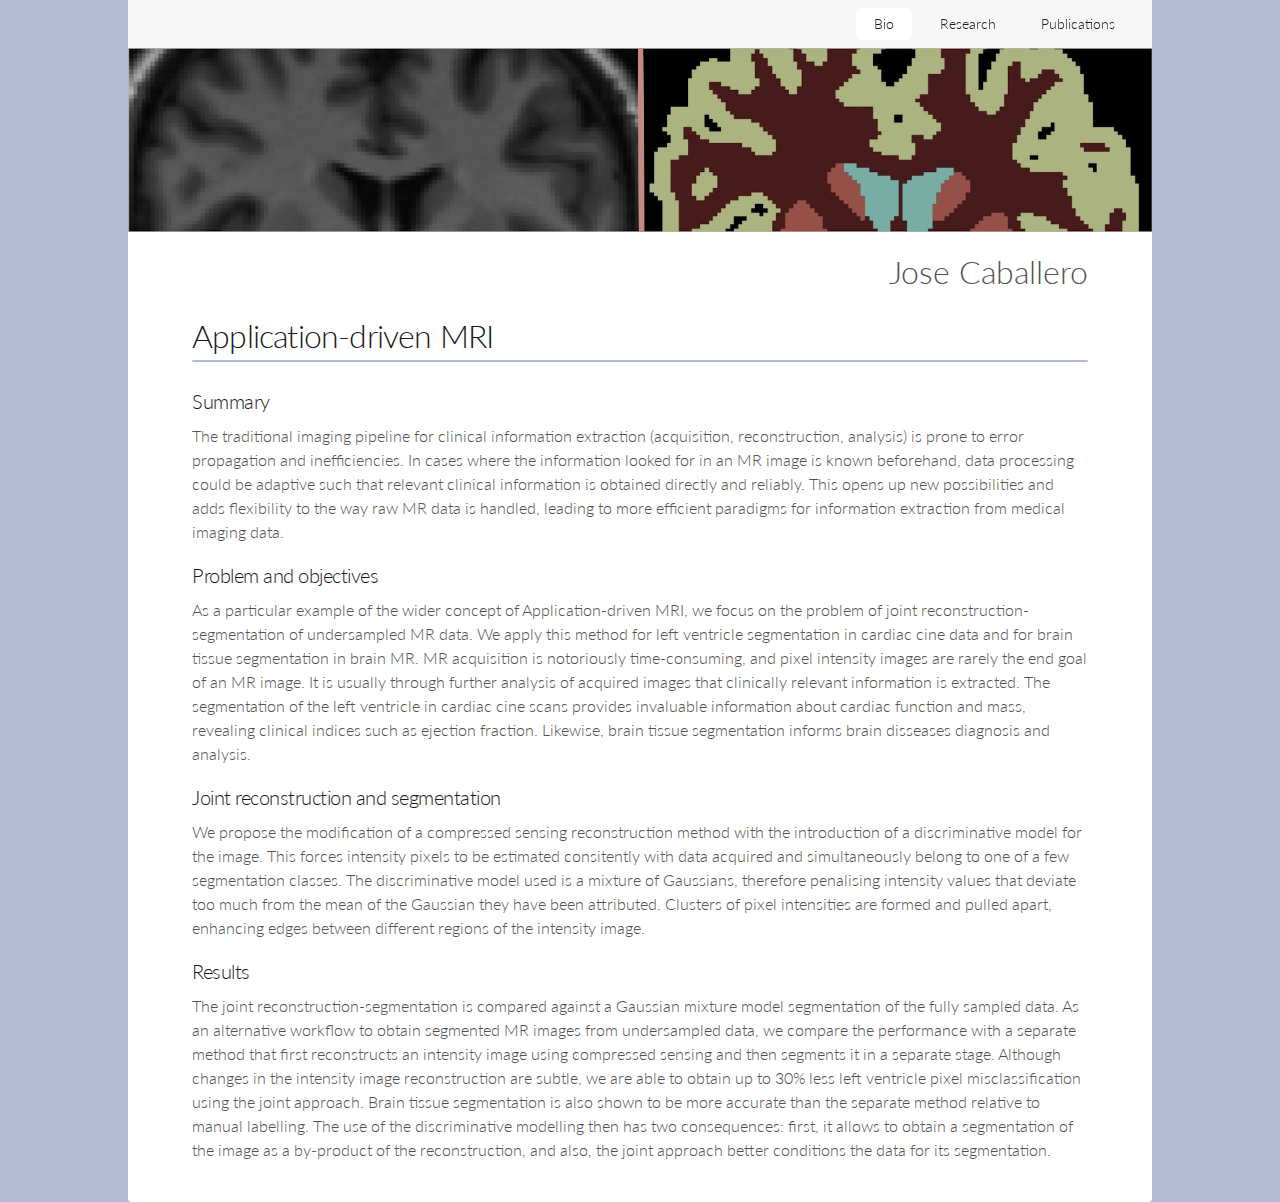
==== commit 44bef42f: "updated index and css" ====
--- a/appmri.html
+++ b/appmri.html
@@ -1,17 +1,13 @@
 <!DOCTYPE HTML>
-<!--
-	Stellar by HTML5 UP
-	html5up.net | @ajlkn
-	Free for personal and commercial use under the CCA 3.0 license (html5up.net/license)
--->
+
 <html>
 	<head>
-		<title>JC - App MRI</title>
+		<title>Jose Caballero</title>
 		<meta charset="utf-8" />
 		<meta name="viewport" content="width=device-width, initial-scale=1" />
 		<!--[if lte IE 8]><script src="assets/js/ie/html5shiv.js"></script><![endif]-->
+		<link rel="stylesheet" href="assets/css/academicons.css"/>
 		<link rel="stylesheet" href="assets/css/main.css" />
-		<link rel="stylesheet" href="assets/css/academicons.css"/>
 		<!--[if lte IE 9]><link rel="stylesheet" href="assets/css/ie9.css" /><![endif]-->
 		<!--[if lte IE 8]><link rel="stylesheet" href="assets/css/ie8.css" /><![endif]-->
 		<!-- FAVICONS -->
@@ -36,90 +32,52 @@
 	<body>
 
 		<!-- Wrapper -->
-			<div id="wrapper">
+		<div id="wrapper">
+		<a name="top"></a>
 
-				<!-- Header -->
-					<header id="header">
-						<h1>Application-driven MRI</h1>
-						<p>Jose Caballero</p>
-					</header>
+			<!-- Nav -->
+			<nav id="nav">
+				<ul>
+					<li><a href="index.html#bio" class="active">Bio</a></li>
+					<li><a href="index.html#research">Research</a></li>
+					<li><a href="index.html#publications">Publications</a></li>
+				</ul>
+			</nav>
 
-				<!-- Nav -->
-					<nav id="nav">
-						<ul>
-							<a href="index.html">
-							<img src="images/fav/android-icon-192x192.png" id="JC" height="35" width="35" align="left"/></a>
-							<li><a href="index.html#bio">Short Bio</a></li>
-							<li><a href="index.html#research" class="active">Research</a></li>
-							<li><a href="index.html#publications">Publications</a></li>
-							<li><a href="code.html">Code</a></li>
-						</ul>
-					</nav>
+			<!-- Main -->
+			<div id="main">
 
-				<!-- Main -->
-					<div id="main">
+				<!-- Content -->
+				<section id="content" class="main">
+				<span class="image main"><img src="images/appmri-header.jpg" alt="" /></span>
+				<div class=titlename>Jose Caballero</div>
+				<header class="major">
+					<h2>Application-driven MRI</h2>
+				</header>
+				<h3>Summary</h3>
+				<p>The traditional imaging pipeline for clinical information extraction (acquisition, reconstruction, analysis) is prone to error propagation and inefficiencies. In cases where the information looked for in an MR image is known beforehand, data processing could be adaptive such that relevant clinical information is obtained directly and reliably. This opens up new possibilities and adds flexibility to the way raw MR data is handled, leading to more efficient paradigms for information extraction from medical imaging data.</p>
 
-						<!-- Content -->
-							<section id="content" class="main">
-								<span class="image main"><img src="images/appmri-header.jpg" alt="" /></span>
-								<h3>Summary</h3>
-								<p>The traditional imaging pipeline for clinical information extraction (acquisition, reconstruction, analysis) is prone to error propagation and inefficiencies. In cases where the information looked for in an MR image is known beforehand, data processing could be adaptive such that relevant clinical information is obtained directly and reliably. This opens up new possibilities and adds flexibility to the way raw MR data is handled, leading to more efficient paradigms for information extraction from medical imaging data.</p>
+				<h3>Problem and objectives</h3>
+				<p>As a particular example of the wider concept of Application-driven MRI, we focus on the problem of joint reconstruction-segmentation of undersampled MR data. We apply this method for left ventricle segmentation in cardiac cine data and for brain tissue segmentation in brain MR. MR acquisition is notoriously time-consuming, and pixel intensity images are rarely the end goal of an MR image. It is usually through further analysis of acquired images that clinically relevant information is extracted. The segmentation of the left ventricle in cardiac cine scans provides invaluable information about cardiac function and mass, revealing clinical indices such as ejection fraction. Likewise, brain tissue segmentation informs brain disseases diagnosis and analysis.</p>
 
-								<h3>Problem and objectives</h3>
-								<p>As a particular example of the wider concept of Application-driven MRI, we focus on the problem of joint reconstruction-segmentation of undersampled MR data. We apply this method for left ventricle segmentation in cardiac cine data and for brain tissue segmentation in brain MR. MR acquisition is notoriously time-consuming, and pixel intensity images are rarely the end goal of an MR image. It is usually through further analysis of acquired images that clinically relevant information is extracted. The segmentation of the left ventricle in cardiac cine scans provides invaluable information about cardiac function and mass, revealing clinical indices such as ejection fraction. Likewise, brain tissue segmentation informs brain disseases diagnosis and analysis.</p>
+				<h3>Joint reconstruction and segmentation</h3>
+				<p>We propose the modification of a compressed sensing reconstruction method with the introduction of a discriminative model for the image. This forces intensity pixels to be estimated consitently with data acquired and simultaneously belong to one of a few segmentation classes. The discriminative model used is a mixture of Gaussians, therefore penalising intensity values that deviate too much from the mean of the Gaussian they have been attributed. Clusters of pixel intensities are formed and pulled apart, enhancing edges between different regions of the intensity image.</p>
 
-								<h3>Joint reconstruction and segmentation</h3>
-								<p>We propose the modification of a compressed sensing reconstruction method with the introduction of a discriminative model for the image. This forces intensity pixels to be estimated consitently with data acquired and simultaneously belong to one of a few segmentation classes. The discriminative model used is a mixture of Gaussians, therefore penalising intensity values that deviate too much from the mean of the Gaussian they have been attributed. Clusters of pixel intensities are formed and pulled apart, enhancing edges between different regions of the intensity image.</p>
+				<h3>Results</h3>
+				<p>The joint reconstruction-segmentation is compared against a Gaussian mixture model segmentation of the fully sampled data. As an alternative workflow to obtain segmented MR images from undersampled data, we compare the performance with a separate method that first reconstructs an intensity image using compressed sensing and then segments it in a separate stage. Although changes in the intensity image reconstruction are subtle, we are able to obtain up to 30% less left ventricle pixel misclassification using the joint approach. Brain tissue segmentation is also shown to be more accurate than the separate method relative to manual labelling. The use of the discriminative modelling then has two consequences: first, it allows to obtain a segmentation of the image as a by-product of the reconstruction, and also, the joint approach better conditions the data for its segmentation.</p>
 
-								<h3>Results</h3>
-								<p>The joint reconstruction-segmentation is compared against a Gaussian mixture model segmentation of the fully sampled data. As an alternative workflow to obtain segmented MR images from undersampled data, we compare the performance with a separate method that first reconstructs an intensity image using compressed sensing and then segments it in a separate stage. Although changes in the intensity image reconstruction are subtle, we are able to obtain up to 30% less left ventricle pixel misclassification using the joint approach. Brain tissue segmentation is also shown to be more accurate than the separate method relative to manual labelling. The use of the discriminative modelling then has two consequences: first, it allows to obtain a segmentation of the image as a by-product of the reconstruction, and also, the joint approach better conditions the data for its segmentation.</p>
-
-								<hr>
-								
-								<h2>Selected publications</h2>
-
-								<p><a href="publications/caballero2014c.pdf"><b>Application-driven MRI: Joint reconstruction and segmentation from undersampled MRI data</b></a> - <font color="#ef4c4c">Best paper runner-up</font><br>
-								J. Caballero, W. Bai, A. N. Price, D. Rueckert, J. V. Hajnal<br>
-								<i>Proceedings of the 17th International Conference on Medical Imaging Computing and Computer Assisted Interventions (MICCAI), vol. 1, pp. 106-113, Boston, MA, USA, 2014</i><br></p>
-
-								<p><a href="publications/caballero2015.pdf"><b>Dictionaries for fast and informative dynamic MRI acquisition</b></a><br>
-								J. Caballero<br>
-								<i>Ph.D. Thesis, Imperial College London, 2015</i></p>
-
-								<footer class="major">
-									<ul class="actions">
-										<li><a href="publications.html" class="button">All publications</a></li>
-									</ul>
-								</footer>
-
-							</section>
-
-					</div>
-
-				<!-- Footer -->
-					<footer id="footer">
-						<section>
-							<div class="icon-bar">
-								  <a href="mailto:caballero.jimenez.jose@gmail.com"><i class="fa fa-envelope"></i></a> 
-								  <a href="https://twitter.com/josecabjim"><i class="fa fa-twitter"></i></a>
-								  <a href="https://uk.linkedin.com/in/josecabjim"><i class="fa fa-linkedin"></i></a> 
-								  <a href="https://scholar.google.co.uk/citations?user=Y81PB6IAAAAJ&hl=en&authuser=2"><i class="ai ai-google-scholar"></i></a> 
-								  <a href="https://www.researchgate.net/profile/Jose_Caballero7"><i class="ai ai-researchgate"></i></a> 
-							</div>
-						</section>
-						<p class="copyright">&copy; J. Caballero. Design: <a href="https://html5up.net">HTML5 UP</a>.</p>
-					</footer>
-
+				</section>
+				</div>
 			</div>
+		</div>
 
 		<!-- Scripts -->
-			<script src="assets/js/jquery.min.js"></script>
-			<script src="assets/js/jquery.scrollex.min.js"></script>
-			<script src="assets/js/jquery.scrolly.min.js"></script>
-			<script src="assets/js/skel.min.js"></script>
-			<script src="assets/js/util.js"></script>
-			<!--[if lte IE 8]><script src="assets/js/ie/respond.min.js"></script><![endif]-->
-			<script src="assets/js/main.js"></script>
+		<script src="assets/js/jquery.min.js"></script>
+		<script src="assets/js/jquery.scrollex.min.js"></script>
+		<script src="assets/js/jquery.scrolly.min.js"></script>
+		<script src="assets/js/skel.min.js"></script>
+		<script src="assets/js/util.js"></script>
+		<script src="assets/js/main.js"></script>
 
 	</body>
-</html>+</html>
--- a/assets/css/main.css
+++ b/assets/css/main.css
@@ -1,11 +1,5 @@
-@import url(font-awesome.min.css);
 @import "https://fonts.googleapis.com/css?family=Source+Sans+Pro:300,400";
-
-/*
-	Stellar by HTML5 UP
-	html5up.net | @ajlkn
-	Free for personal and commercial use under the CCA 3.0 license (html5up.net/license)
-*/
+@import url('https://fonts.googleapis.com/css?family=Lato&display=swap');
 
 /* Reset */
 
@@ -48,1562 +42,6 @@
 		-webkit-text-size-adjust: none;
 	}
 
-/* Box Model */
-
-	*, *:before, *:after {
-		-moz-box-sizing: border-box;
-		-webkit-box-sizing: border-box;
-		box-sizing: border-box;
-	}
-
-/* Grid */
-
-	.row {
-		border-bottom: solid 1px transparent;
-		-moz-box-sizing: border-box;
-		-webkit-box-sizing: border-box;
-		box-sizing: border-box;
-	}
-
-	.row > * {
-		float: left;
-		-moz-box-sizing: border-box;
-		-webkit-box-sizing: border-box;
-		box-sizing: border-box;
-	}
-
-	.row:after, .row:before {
-		content: '';
-		display: block;
-		clear: both;
-		height: 0;
-	}
-
-	.row.uniform > * > :first-child {
-		margin-top: 0;
-	}
-
-	.row.uniform > * > :last-child {
-		margin-bottom: 0;
-	}
-
-	.row.\30 \25 > * {
-		padding: 0 0 0 0em;
-	}
-
-	.row.\30 \25 {
-		margin: 0 0 -1px 0em;
-	}
-
-	.row.uniform.\30 \25 > * {
-		padding: 0em 0 0 0em;
-	}
-
-	.row.uniform.\30 \25 {
-		margin: 0em 0 -1px 0em;
-	}
-
-	.row > * {
-		padding: 0 0 0 1.5em;
-	}
-
-	.row {
-		margin: 0 0 -1px -1.5em;
-	}
-
-	.row.uniform > * {
-		padding: 1.5em 0 0 1.5em;
-	}
-
-	.row.uniform {
-		margin: -1.5em 0 -1px -1.5em;
-	}
-
-	.row.\32 00\25 > * {
-		padding: 0 0 0 3em;
-	}
-
-	.row.\32 00\25 {
-		margin: 0 0 -1px -3em;
-	}
-
-	.row.uniform.\32 00\25 > * {
-		padding: 3em 0 0 3em;
-	}
-
-	.row.uniform.\32 00\25 {
-		margin: -3em 0 -1px -3em;
-	}
-
-	.row.\31 50\25 > * {
-		padding: 0 0 0 2.25em;
-	}
-
-	.row.\31 50\25 {
-		margin: 0 0 -1px -2.25em;
-	}
-
-	.row.uniform.\31 50\25 > * {
-		padding: 2.25em 0 0 2.25em;
-	}
-
-	.row.uniform.\31 50\25 {
-		margin: -2.25em 0 -1px -2.25em;
-	}
-
-	.row.\35 0\25 > * {
-		padding: 0 0 0 0.75em;
-	}
-
-	.row.\35 0\25 {
-		margin: 0 0 -1px -0.75em;
-	}
-
-	.row.uniform.\35 0\25 > * {
-		padding: 0.75em 0 0 0.75em;
-	}
-
-	.row.uniform.\35 0\25 {
-		margin: -0.75em 0 -1px -0.75em;
-	}
-
-	.row.\32 5\25 > * {
-		padding: 0 0 0 0.375em;
-	}
-
-	.row.\32 5\25 {
-		margin: 0 0 -1px -0.375em;
-	}
-
-	.row.uniform.\32 5\25 > * {
-		padding: 0.375em 0 0 0.375em;
-	}
-
-	.row.uniform.\32 5\25 {
-		margin: -0.375em 0 -1px -0.375em;
-	}
-
-	.\31 2u, .\31 2u\24 {
-		width: 100%;
-		clear: none;
-		margin-left: 0;
-	}
-
-	.\31 1u, .\31 1u\24 {
-		width: 91.6666666667%;
-		clear: none;
-		margin-left: 0;
-	}
-
-	.\31 0u, .\31 0u\24 {
-		width: 83.3333333333%;
-		clear: none;
-		margin-left: 0;
-	}
-
-	.\39 u, .\39 u\24 {
-		width: 75%;
-		clear: none;
-		margin-left: 0;
-	}
-
-	.\38 u, .\38 u\24 {
-		width: 66.6666666667%;
-		clear: none;
-		margin-left: 0;
-	}
-
-	.\37 u, .\37 u\24 {
-		width: 58.3333333333%;
-		clear: none;
-		margin-left: 0;
-	}
-
-	.\36 u, .\36 u\24 {
-		width: 50%;
-		clear: none;
-		margin-left: 0;
-	}
-
-	.\35 u, .\35 u\24 {
-		width: 41.6666666667%;
-		clear: none;
-		margin-left: 0;
-	}
-
-	.\34 u, .\34 u\24 {
-		width: 33.3333333333%;
-		clear: none;
-		margin-left: 0;
-	}
-
-	.\33 u, .\33 u\24 {
-		width: 25%;
-		clear: none;
-		margin-left: 0;
-	}
-
-	.\32 u, .\32 u\24 {
-		width: 16.6666666667%;
-		clear: none;
-		margin-left: 0;
-	}
-
-	.\31 u, .\31 u\24 {
-		width: 8.3333333333%;
-		clear: none;
-		margin-left: 0;
-	}
-
-	.\31 2u\24 + *,
-	.\31 1u\24 + *,
-	.\31 0u\24 + *,
-	.\39 u\24 + *,
-	.\38 u\24 + *,
-	.\37 u\24 + *,
-	.\36 u\24 + *,
-	.\35 u\24 + *,
-	.\34 u\24 + *,
-	.\33 u\24 + *,
-	.\32 u\24 + *,
-	.\31 u\24 + * {
-		clear: left;
-	}
-
-	.\-11u {
-		margin-left: 91.66667%;
-	}
-
-	.\-10u {
-		margin-left: 83.33333%;
-	}
-
-	.\-9u {
-		margin-left: 75%;
-	}
-
-	.\-8u {
-		margin-left: 66.66667%;
-	}
-
-	.\-7u {
-		margin-left: 58.33333%;
-	}
-
-	.\-6u {
-		margin-left: 50%;
-	}
-
-	.\-5u {
-		margin-left: 41.66667%;
-	}
-
-	.\-4u {
-		margin-left: 33.33333%;
-	}
-
-	.\-3u {
-		margin-left: 25%;
-	}
-
-	.\-2u {
-		margin-left: 16.66667%;
-	}
-
-	.\-1u {
-		margin-left: 8.33333%;
-	}
-
-	@media screen and (max-width: 1680px) {
-
-		.row > * {
-			padding: 0 0 0 1.5em;
-		}
-
-		.row {
-			margin: 0 0 -1px -1.5em;
-		}
-
-		.row.uniform > * {
-			padding: 1.5em 0 0 1.5em;
-		}
-
-		.row.uniform {
-			margin: -1.5em 0 -1px -1.5em;
-		}
-
-		.row.\32 00\25 > * {
-			padding: 0 0 0 3em;
-		}
-
-		.row.\32 00\25 {
-			margin: 0 0 -1px -3em;
-		}
-
-		.row.uniform.\32 00\25 > * {
-			padding: 3em 0 0 3em;
-		}
-
-		.row.uniform.\32 00\25 {
-			margin: -3em 0 -1px -3em;
-		}
-
-		.row.\31 50\25 > * {
-			padding: 0 0 0 2.25em;
-		}
-
-		.row.\31 50\25 {
-			margin: 0 0 -1px -2.25em;
-		}
-
-		.row.uniform.\31 50\25 > * {
-			padding: 2.25em 0 0 2.25em;
-		}
-
-		.row.uniform.\31 50\25 {
-			margin: -2.25em 0 -1px -2.25em;
-		}
-
-		.row.\35 0\25 > * {
-			padding: 0 0 0 0.75em;
-		}
-
-		.row.\35 0\25 {
-			margin: 0 0 -1px -0.75em;
-		}
-
-		.row.uniform.\35 0\25 > * {
-			padding: 0.75em 0 0 0.75em;
-		}
-
-		.row.uniform.\35 0\25 {
-			margin: -0.75em 0 -1px -0.75em;
-		}
-
-		.row.\32 5\25 > * {
-			padding: 0 0 0 0.375em;
-		}
-
-		.row.\32 5\25 {
-			margin: 0 0 -1px -0.375em;
-		}
-
-		.row.uniform.\32 5\25 > * {
-			padding: 0.375em 0 0 0.375em;
-		}
-
-		.row.uniform.\32 5\25 {
-			margin: -0.375em 0 -1px -0.375em;
-		}
-
-		.\31 2u\28xlarge\29, .\31 2u\24\28xlarge\29 {
-			width: 100%;
-			clear: none;
-			margin-left: 0;
-		}
-
-		.\31 1u\28xlarge\29, .\31 1u\24\28xlarge\29 {
-			width: 91.6666666667%;
-			clear: none;
-			margin-left: 0;
-		}
-
-		.\31 0u\28xlarge\29, .\31 0u\24\28xlarge\29 {
-			width: 83.3333333333%;
-			clear: none;
-			margin-left: 0;
-		}
-
-		.\39 u\28xlarge\29, .\39 u\24\28xlarge\29 {
-			width: 75%;
-			clear: none;
-			margin-left: 0;
-		}
-
-		.\38 u\28xlarge\29, .\38 u\24\28xlarge\29 {
-			width: 66.6666666667%;
-			clear: none;
-			margin-left: 0;
-		}
-
-		.\37 u\28xlarge\29, .\37 u\24\28xlarge\29 {
-			width: 58.3333333333%;
-			clear: none;
-			margin-left: 0;
-		}
-
-		.\36 u\28xlarge\29, .\36 u\24\28xlarge\29 {
-			width: 50%;
-			clear: none;
-			margin-left: 0;
-		}
-
-		.\35 u\28xlarge\29, .\35 u\24\28xlarge\29 {
-			width: 41.6666666667%;
-			clear: none;
-			margin-left: 0;
-		}
-
-		.\34 u\28xlarge\29, .\34 u\24\28xlarge\29 {
-			width: 33.3333333333%;
-			clear: none;
-			margin-left: 0;
-		}
-
-		.\33 u\28xlarge\29, .\33 u\24\28xlarge\29 {
-			width: 25%;
-			clear: none;
-			margin-left: 0;
-		}
-
-		.\32 u\28xlarge\29, .\32 u\24\28xlarge\29 {
-			width: 16.6666666667%;
-			clear: none;
-			margin-left: 0;
-		}
-
-		.\31 u\28xlarge\29, .\31 u\24\28xlarge\29 {
-			width: 8.3333333333%;
-			clear: none;
-			margin-left: 0;
-		}
-
-		.\31 2u\24\28xlarge\29 + *,
-		.\31 1u\24\28xlarge\29 + *,
-		.\31 0u\24\28xlarge\29 + *,
-		.\39 u\24\28xlarge\29 + *,
-		.\38 u\24\28xlarge\29 + *,
-		.\37 u\24\28xlarge\29 + *,
-		.\36 u\24\28xlarge\29 + *,
-		.\35 u\24\28xlarge\29 + *,
-		.\34 u\24\28xlarge\29 + *,
-		.\33 u\24\28xlarge\29 + *,
-		.\32 u\24\28xlarge\29 + *,
-		.\31 u\24\28xlarge\29 + * {
-			clear: left;
-		}
-
-		.\-11u\28xlarge\29 {
-			margin-left: 91.66667%;
-		}
-
-		.\-10u\28xlarge\29 {
-			margin-left: 83.33333%;
-		}
-
-		.\-9u\28xlarge\29 {
-			margin-left: 75%;
-		}
-
-		.\-8u\28xlarge\29 {
-			margin-left: 66.66667%;
-		}
-
-		.\-7u\28xlarge\29 {
-			margin-left: 58.33333%;
-		}
-
-		.\-6u\28xlarge\29 {
-			margin-left: 50%;
-		}
-
-		.\-5u\28xlarge\29 {
-			margin-left: 41.66667%;
-		}
-
-		.\-4u\28xlarge\29 {
-			margin-left: 33.33333%;
-		}
-
-		.\-3u\28xlarge\29 {
-			margin-left: 25%;
-		}
-
-		.\-2u\28xlarge\29 {
-			margin-left: 16.66667%;
-		}
-
-		.\-1u\28xlarge\29 {
-			margin-left: 8.33333%;
-		}
-
-	}
-
-	@media screen and (max-width: 1280px) {
-
-		.row > * {
-			padding: 0 0 0 1.5em;
-		}
-
-		.row {
-			margin: 0 0 -1px -1.5em;
-		}
-
-		.row.uniform > * {
-			padding: 1.5em 0 0 1.5em;
-		}
-
-		.row.uniform {
-			margin: -1.5em 0 -1px -1.5em;
-		}
-
-		.row.\32 00\25 > * {
-			padding: 0 0 0 3em;
-		}
-
-		.row.\32 00\25 {
-			margin: 0 0 -1px -3em;
-		}
-
-		.row.uniform.\32 00\25 > * {
-			padding: 3em 0 0 3em;
-		}
-
-		.row.uniform.\32 00\25 {
-			margin: -3em 0 -1px -3em;
-		}
-
-		.row.\31 50\25 > * {
-			padding: 0 0 0 2.25em;
-		}
-
-		.row.\31 50\25 {
-			margin: 0 0 -1px -2.25em;
-		}
-
-		.row.uniform.\31 50\25 > * {
-			padding: 2.25em 0 0 2.25em;
-		}
-
-		.row.uniform.\31 50\25 {
-			margin: -2.25em 0 -1px -2.25em;
-		}
-
-		.row.\35 0\25 > * {
-			padding: 0 0 0 0.75em;
-		}
-
-		.row.\35 0\25 {
-			margin: 0 0 -1px -0.75em;
-		}
-
-		.row.uniform.\35 0\25 > * {
-			padding: 0.75em 0 0 0.75em;
-		}
-
-		.row.uniform.\35 0\25 {
-			margin: -0.75em 0 -1px -0.75em;
-		}
-
-		.row.\32 5\25 > * {
-			padding: 0 0 0 0.375em;
-		}
-
-		.row.\32 5\25 {
-			margin: 0 0 -1px -0.375em;
-		}
-
-		.row.uniform.\32 5\25 > * {
-			padding: 0.375em 0 0 0.375em;
-		}
-
-		.row.uniform.\32 5\25 {
-			margin: -0.375em 0 -1px -0.375em;
-		}
-
-		.\31 2u\28large\29, .\31 2u\24\28large\29 {
-			width: 100%;
-			clear: none;
-			margin-left: 0;
-		}
-
-		.\31 1u\28large\29, .\31 1u\24\28large\29 {
-			width: 91.6666666667%;
-			clear: none;
-			margin-left: 0;
-		}
-
-		.\31 0u\28large\29, .\31 0u\24\28large\29 {
-			width: 83.3333333333%;
-			clear: none;
-			margin-left: 0;
-		}
-
-		.\39 u\28large\29, .\39 u\24\28large\29 {
-			width: 75%;
-			clear: none;
-			margin-left: 0;
-		}
-
-		.\38 u\28large\29, .\38 u\24\28large\29 {
-			width: 66.6666666667%;
-			clear: none;
-			margin-left: 0;
-		}
-
-		.\37 u\28large\29, .\37 u\24\28large\29 {
-			width: 58.3333333333%;
-			clear: none;
-			margin-left: 0;
-		}
-
-		.\36 u\28large\29, .\36 u\24\28large\29 {
-			width: 50%;
-			clear: none;
-			margin-left: 0;
-		}
-
-		.\35 u\28large\29, .\35 u\24\28large\29 {
-			width: 41.6666666667%;
-			clear: none;
-			margin-left: 0;
-		}
-
-		.\34 u\28large\29, .\34 u\24\28large\29 {
-			width: 33.3333333333%;
-			clear: none;
-			margin-left: 0;
-		}
-
-		.\33 u\28large\29, .\33 u\24\28large\29 {
-			width: 25%;
-			clear: none;
-			margin-left: 0;
-		}
-
-		.\32 u\28large\29, .\32 u\24\28large\29 {
-			width: 16.6666666667%;
-			clear: none;
-			margin-left: 0;
-		}
-
-		.\31 u\28large\29, .\31 u\24\28large\29 {
-			width: 8.3333333333%;
-			clear: none;
-			margin-left: 0;
-		}
-
-		.\31 2u\24\28large\29 + *,
-		.\31 1u\24\28large\29 + *,
-		.\31 0u\24\28large\29 + *,
-		.\39 u\24\28large\29 + *,
-		.\38 u\24\28large\29 + *,
-		.\37 u\24\28large\29 + *,
-		.\36 u\24\28large\29 + *,
-		.\35 u\24\28large\29 + *,
-		.\34 u\24\28large\29 + *,
-		.\33 u\24\28large\29 + *,
-		.\32 u\24\28large\29 + *,
-		.\31 u\24\28large\29 + * {
-			clear: left;
-		}
-
-		.\-11u\28large\29 {
-			margin-left: 91.66667%;
-		}
-
-		.\-10u\28large\29 {
-			margin-left: 83.33333%;
-		}
-
-		.\-9u\28large\29 {
-			margin-left: 75%;
-		}
-
-		.\-8u\28large\29 {
-			margin-left: 66.66667%;
-		}
-
-		.\-7u\28large\29 {
-			margin-left: 58.33333%;
-		}
-
-		.\-6u\28large\29 {
-			margin-left: 50%;
-		}
-
-		.\-5u\28large\29 {
-			margin-left: 41.66667%;
-		}
-
-		.\-4u\28large\29 {
-			margin-left: 33.33333%;
-		}
-
-		.\-3u\28large\29 {
-			margin-left: 25%;
-		}
-
-		.\-2u\28large\29 {
-			margin-left: 16.66667%;
-		}
-
-		.\-1u\28large\29 {
-			margin-left: 8.33333%;
-		}
-
-	}
-
-	@media screen and (max-width: 980px) {
-
-		.row > * {
-			padding: 0 0 0 1.5em;
-		}
-
-		.row {
-			margin: 0 0 -1px -1.5em;
-		}
-
-		.row.uniform > * {
-			padding: 1.5em 0 0 1.5em;
-		}
-
-		.row.uniform {
-			margin: -1.5em 0 -1px -1.5em;
-		}
-
-		.row.\32 00\25 > * {
-			padding: 0 0 0 3em;
-		}
-
-		.row.\32 00\25 {
-			margin: 0 0 -1px -3em;
-		}
-
-		.row.uniform.\32 00\25 > * {
-			padding: 3em 0 0 3em;
-		}
-
-		.row.uniform.\32 00\25 {
-			margin: -3em 0 -1px -3em;
-		}
-
-		.row.\31 50\25 > * {
-			padding: 0 0 0 2.25em;
-		}
-
-		.row.\31 50\25 {
-			margin: 0 0 -1px -2.25em;
-		}
-
-		.row.uniform.\31 50\25 > * {
-			padding: 2.25em 0 0 2.25em;
-		}
-
-		.row.uniform.\31 50\25 {
-			margin: -2.25em 0 -1px -2.25em;
-		}
-
-		.row.\35 0\25 > * {
-			padding: 0 0 0 0.75em;
-		}
-
-		.row.\35 0\25 {
-			margin: 0 0 -1px -0.75em;
-		}
-
-		.row.uniform.\35 0\25 > * {
-			padding: 0.75em 0 0 0.75em;
-		}
-
-		.row.uniform.\35 0\25 {
-			margin: -0.75em 0 -1px -0.75em;
-		}
-
-		.row.\32 5\25 > * {
-			padding: 0 0 0 0.375em;
-		}
-
-		.row.\32 5\25 {
-			margin: 0 0 -1px -0.375em;
-		}
-
-		.row.uniform.\32 5\25 > * {
-			padding: 0.375em 0 0 0.375em;
-		}
-
-		.row.uniform.\32 5\25 {
-			margin: -0.375em 0 -1px -0.375em;
-		}
-
-		.\31 2u\28medium\29, .\31 2u\24\28medium\29 {
-			width: 100%;
-			clear: none;
-			margin-left: 0;
-		}
-
-		.\31 1u\28medium\29, .\31 1u\24\28medium\29 {
-			width: 91.6666666667%;
-			clear: none;
-			margin-left: 0;
-		}
-
-		.\31 0u\28medium\29, .\31 0u\24\28medium\29 {
-			width: 83.3333333333%;
-			clear: none;
-			margin-left: 0;
-		}
-
-		.\39 u\28medium\29, .\39 u\24\28medium\29 {
-			width: 75%;
-			clear: none;
-			margin-left: 0;
-		}
-
-		.\38 u\28medium\29, .\38 u\24\28medium\29 {
-			width: 66.6666666667%;
-			clear: none;
-			margin-left: 0;
-		}
-
-		.\37 u\28medium\29, .\37 u\24\28medium\29 {
-			width: 58.3333333333%;
-			clear: none;
-			margin-left: 0;
-		}
-
-		.\36 u\28medium\29, .\36 u\24\28medium\29 {
-			width: 50%;
-			clear: none;
-			margin-left: 0;
-		}
-
-		.\35 u\28medium\29, .\35 u\24\28medium\29 {
-			width: 41.6666666667%;
-			clear: none;
-			margin-left: 0;
-		}
-
-		.\34 u\28medium\29, .\34 u\24\28medium\29 {
-			width: 33.3333333333%;
-			clear: none;
-			margin-left: 0;
-		}
-
-		.\33 u\28medium\29, .\33 u\24\28medium\29 {
-			width: 25%;
-			clear: none;
-			margin-left: 0;
-		}
-
-		.\32 u\28medium\29, .\32 u\24\28medium\29 {
-			width: 16.6666666667%;
-			clear: none;
-			margin-left: 0;
-		}
-
-		.\31 u\28medium\29, .\31 u\24\28medium\29 {
-			width: 8.3333333333%;
-			clear: none;
-			margin-left: 0;
-		}
-
-		.\31 2u\24\28medium\29 + *,
-		.\31 1u\24\28medium\29 + *,
-		.\31 0u\24\28medium\29 + *,
-		.\39 u\24\28medium\29 + *,
-		.\38 u\24\28medium\29 + *,
-		.\37 u\24\28medium\29 + *,
-		.\36 u\24\28medium\29 + *,
-		.\35 u\24\28medium\29 + *,
-		.\34 u\24\28medium\29 + *,
-		.\33 u\24\28medium\29 + *,
-		.\32 u\24\28medium\29 + *,
-		.\31 u\24\28medium\29 + * {
-			clear: left;
-		}
-
-		.\-11u\28medium\29 {
-			margin-left: 91.66667%;
-		}
-
-		.\-10u\28medium\29 {
-			margin-left: 83.33333%;
-		}
-
-		.\-9u\28medium\29 {
-			margin-left: 75%;
-		}
-
-		.\-8u\28medium\29 {
-			margin-left: 66.66667%;
-		}
-
-		.\-7u\28medium\29 {
-			margin-left: 58.33333%;
-		}
-
-		.\-6u\28medium\29 {
-			margin-left: 50%;
-		}
-
-		.\-5u\28medium\29 {
-			margin-left: 41.66667%;
-		}
-
-		.\-4u\28medium\29 {
-			margin-left: 33.33333%;
-		}
-
-		.\-3u\28medium\29 {
-			margin-left: 25%;
-		}
-
-		.\-2u\28medium\29 {
-			margin-left: 16.66667%;
-		}
-
-		.\-1u\28medium\29 {
-			margin-left: 8.33333%;
-		}
-
-	}
-
-	@media screen and (max-width: 736px) {
-
-		.row > * {
-			padding: 0 0 0 1em;
-		}
-
-		.row {
-			margin: 0 0 -1px -1em;
-		}
-
-		.row.uniform > * {
-			padding: 1em 0 0 1em;
-		}
-
-		.row.uniform {
-			margin: -1em 0 -1px -1em;
-		}
-
-		.row.\32 00\25 > * {
-			padding: 0 0 0 2em;
-		}
-
-		.row.\32 00\25 {
-			margin: 0 0 -1px -2em;
-		}
-
-		.row.uniform.\32 00\25 > * {
-			padding: 2em 0 0 2em;
-		}
-
-		.row.uniform.\32 00\25 {
-			margin: -2em 0 -1px -2em;
-		}
-
-		.row.\31 50\25 > * {
-			padding: 0 0 0 1.5em;
-		}
-
-		.row.\31 50\25 {
-			margin: 0 0 -1px -1.5em;
-		}
-
-		.row.uniform.\31 50\25 > * {
-			padding: 1.5em 0 0 1.5em;
-		}
-
-		.row.uniform.\31 50\25 {
-			margin: -1.5em 0 -1px -1.5em;
-		}
-
-		.row.\35 0\25 > * {
-			padding: 0 0 0 0.5em;
-		}
-
-		.row.\35 0\25 {
-			margin: 0 0 -1px -0.5em;
-		}
-
-		.row.uniform.\35 0\25 > * {
-			padding: 0.5em 0 0 0.5em;
-		}
-
-		.row.uniform.\35 0\25 {
-			margin: -0.5em 0 -1px -0.5em;
-		}
-
-		.row.\32 5\25 > * {
-			padding: 0 0 0 0.25em;
-		}
-
-		.row.\32 5\25 {
-			margin: 0 0 -1px -0.25em;
-		}
-
-		.row.uniform.\32 5\25 > * {
-			padding: 0.25em 0 0 0.25em;
-		}
-
-		.row.uniform.\32 5\25 {
-			margin: -0.25em 0 -1px -0.25em;
-		}
-
-		.\31 2u\28small\29, .\31 2u\24\28small\29 {
-			width: 100%;
-			clear: none;
-			margin-left: 0;
-		}
-
-		.\31 1u\28small\29, .\31 1u\24\28small\29 {
-			width: 91.6666666667%;
-			clear: none;
-			margin-left: 0;
-		}
-
-		.\31 0u\28small\29, .\31 0u\24\28small\29 {
-			width: 83.3333333333%;
-			clear: none;
-			margin-left: 0;
-		}
-
-		.\39 u\28small\29, .\39 u\24\28small\29 {
-			width: 75%;
-			clear: none;
-			margin-left: 0;
-		}
-
-		.\38 u\28small\29, .\38 u\24\28small\29 {
-			width: 66.6666666667%;
-			clear: none;
-			margin-left: 0;
-		}
-
-		.\37 u\28small\29, .\37 u\24\28small\29 {
-			width: 58.3333333333%;
-			clear: none;
-			margin-left: 0;
-		}
-
-		.\36 u\28small\29, .\36 u\24\28small\29 {
-			width: 50%;
-			clear: none;
-			margin-left: 0;
-		}
-
-		.\35 u\28small\29, .\35 u\24\28small\29 {
-			width: 41.6666666667%;
-			clear: none;
-			margin-left: 0;
-		}
-
-		.\34 u\28small\29, .\34 u\24\28small\29 {
-			width: 33.3333333333%;
-			clear: none;
-			margin-left: 0;
-		}
-
-		.\33 u\28small\29, .\33 u\24\28small\29 {
-			width: 25%;
-			clear: none;
-			margin-left: 0;
-		}
-
-		.\32 u\28small\29, .\32 u\24\28small\29 {
-			width: 16.6666666667%;
-			clear: none;
-			margin-left: 0;
-		}
-
-		.\31 u\28small\29, .\31 u\24\28small\29 {
-			width: 8.3333333333%;
-			clear: none;
-			margin-left: 0;
-		}
-
-		.\31 2u\24\28small\29 + *,
-		.\31 1u\24\28small\29 + *,
-		.\31 0u\24\28small\29 + *,
-		.\39 u\24\28small\29 + *,
-		.\38 u\24\28small\29 + *,
-		.\37 u\24\28small\29 + *,
-		.\36 u\24\28small\29 + *,
-		.\35 u\24\28small\29 + *,
-		.\34 u\24\28small\29 + *,
-		.\33 u\24\28small\29 + *,
-		.\32 u\24\28small\29 + *,
-		.\31 u\24\28small\29 + * {
-			clear: left;
-		}
-
-		.\-11u\28small\29 {
-			margin-left: 91.66667%;
-		}
-
-		.\-10u\28small\29 {
-			margin-left: 83.33333%;
-		}
-
-		.\-9u\28small\29 {
-			margin-left: 75%;
-		}
-
-		.\-8u\28small\29 {
-			margin-left: 66.66667%;
-		}
-
-		.\-7u\28small\29 {
-			margin-left: 58.33333%;
-		}
-
-		.\-6u\28small\29 {
-			margin-left: 50%;
-		}
-
-		.\-5u\28small\29 {
-			margin-left: 41.66667%;
-		}
-
-		.\-4u\28small\29 {
-			margin-left: 33.33333%;
-		}
-
-		.\-3u\28small\29 {
-			margin-left: 25%;
-		}
-
-		.\-2u\28small\29 {
-			margin-left: 16.66667%;
-		}
-
-		.\-1u\28small\29 {
-			margin-left: 8.33333%;
-		}
-
-	}
-
-	@media screen and (max-width: 480px) {
-
-		.row > * {
-			padding: 0 0 0 1em;
-		}
-
-		.row {
-			margin: 0 0 -1px -1em;
-		}
-
-		.row.uniform > * {
-			padding: 1em 0 0 1em;
-		}
-
-		.row.uniform {
-			margin: -1em 0 -1px -1em;
-		}
-
-		.row.\32 00\25 > * {
-			padding: 0 0 0 2em;
-		}
-
-		.row.\32 00\25 {
-			margin: 0 0 -1px -2em;
-		}
-
-		.row.uniform.\32 00\25 > * {
-			padding: 2em 0 0 2em;
-		}
-
-		.row.uniform.\32 00\25 {
-			margin: -2em 0 -1px -2em;
-		}
-
-		.row.\31 50\25 > * {
-			padding: 0 0 0 1.5em;
-		}
-
-		.row.\31 50\25 {
-			margin: 0 0 -1px -1.5em;
-		}
-
-		.row.uniform.\31 50\25 > * {
-			padding: 1.5em 0 0 1.5em;
-		}
-
-		.row.uniform.\31 50\25 {
-			margin: -1.5em 0 -1px -1.5em;
-		}
-
-		.row.\35 0\25 > * {
-			padding: 0 0 0 0.5em;
-		}
-
-		.row.\35 0\25 {
-			margin: 0 0 -1px -0.5em;
-		}
-
-		.row.uniform.\35 0\25 > * {
-			padding: 0.5em 0 0 0.5em;
-		}
-
-		.row.uniform.\35 0\25 {
-			margin: -0.5em 0 -1px -0.5em;
-		}
-
-		.row.\32 5\25 > * {
-			padding: 0 0 0 0.25em;
-		}
-
-		.row.\32 5\25 {
-			margin: 0 0 -1px -0.25em;
-		}
-
-		.row.uniform.\32 5\25 > * {
-			padding: 0.25em 0 0 0.25em;
-		}
-
-		.row.uniform.\32 5\25 {
-			margin: -0.25em 0 -1px -0.25em;
-		}
-
-		.\31 2u\28xsmall\29, .\31 2u\24\28xsmall\29 {
-			width: 100%;
-			clear: none;
-			margin-left: 0;
-		}
-
-		.\31 1u\28xsmall\29, .\31 1u\24\28xsmall\29 {
-			width: 91.6666666667%;
-			clear: none;
-			margin-left: 0;
-		}
-
-		.\31 0u\28xsmall\29, .\31 0u\24\28xsmall\29 {
-			width: 83.3333333333%;
-			clear: none;
-			margin-left: 0;
-		}
-
-		.\39 u\28xsmall\29, .\39 u\24\28xsmall\29 {
-			width: 75%;
-			clear: none;
-			margin-left: 0;
-		}
-
-		.\38 u\28xsmall\29, .\38 u\24\28xsmall\29 {
-			width: 66.6666666667%;
-			clear: none;
-			margin-left: 0;
-		}
-
-		.\37 u\28xsmall\29, .\37 u\24\28xsmall\29 {
-			width: 58.3333333333%;
-			clear: none;
-			margin-left: 0;
-		}
-
-		.\36 u\28xsmall\29, .\36 u\24\28xsmall\29 {
-			width: 50%;
-			clear: none;
-			margin-left: 0;
-		}
-
-		.\35 u\28xsmall\29, .\35 u\24\28xsmall\29 {
-			width: 41.6666666667%;
-			clear: none;
-			margin-left: 0;
-		}
-
-		.\34 u\28xsmall\29, .\34 u\24\28xsmall\29 {
-			width: 33.3333333333%;
-			clear: none;
-			margin-left: 0;
-		}
-
-		.\33 u\28xsmall\29, .\33 u\24\28xsmall\29 {
-			width: 25%;
-			clear: none;
-			margin-left: 0;
-		}
-
-		.\32 u\28xsmall\29, .\32 u\24\28xsmall\29 {
-			width: 16.6666666667%;
-			clear: none;
-			margin-left: 0;
-		}
-
-		.\31 u\28xsmall\29, .\31 u\24\28xsmall\29 {
-			width: 8.3333333333%;
-			clear: none;
-			margin-left: 0;
-		}
-
-		.\31 2u\24\28xsmall\29 + *,
-		.\31 1u\24\28xsmall\29 + *,
-		.\31 0u\24\28xsmall\29 + *,
-		.\39 u\24\28xsmall\29 + *,
-		.\38 u\24\28xsmall\29 + *,
-		.\37 u\24\28xsmall\29 + *,
-		.\36 u\24\28xsmall\29 + *,
-		.\35 u\24\28xsmall\29 + *,
-		.\34 u\24\28xsmall\29 + *,
-		.\33 u\24\28xsmall\29 + *,
-		.\32 u\24\28xsmall\29 + *,
-		.\31 u\24\28xsmall\29 + * {
-			clear: left;
-		}
-
-		.\-11u\28xsmall\29 {
-			margin-left: 91.66667%;
-		}
-
-		.\-10u\28xsmall\29 {
-			margin-left: 83.33333%;
-		}
-
-		.\-9u\28xsmall\29 {
-			margin-left: 75%;
-		}
-
-		.\-8u\28xsmall\29 {
-			margin-left: 66.66667%;
-		}
-
-		.\-7u\28xsmall\29 {
-			margin-left: 58.33333%;
-		}
-
-		.\-6u\28xsmall\29 {
-			margin-left: 50%;
-		}
-
-		.\-5u\28xsmall\29 {
-			margin-left: 41.66667%;
-		}
-
-		.\-4u\28xsmall\29 {
-			margin-left: 33.33333%;
-		}
-
-		.\-3u\28xsmall\29 {
-			margin-left: 25%;
-		}
-
-		.\-2u\28xsmall\29 {
-			margin-left: 16.66667%;
-		}
-
-		.\-1u\28xsmall\29 {
-			margin-left: 8.33333%;
-		}
-
-	}
-
-	@media screen and (max-width: 360px) {
-
-		.row > * {
-			padding: 0 0 0 1em;
-		}
-
-		.row {
-			margin: 0 0 -1px -1em;
-		}
-
-		.row.uniform > * {
-			padding: 1em 0 0 1em;
-		}
-
-		.row.uniform {
-			margin: -1em 0 -1px -1em;
-		}
-
-		.row.\32 00\25 > * {
-			padding: 0 0 0 2em;
-		}
-
-		.row.\32 00\25 {
-			margin: 0 0 -1px -2em;
-		}
-
-		.row.uniform.\32 00\25 > * {
-			padding: 2em 0 0 2em;
-		}
-
-		.row.uniform.\32 00\25 {
-			margin: -2em 0 -1px -2em;
-		}
-
-		.row.\31 50\25 > * {
-			padding: 0 0 0 1.5em;
-		}
-
-		.row.\31 50\25 {
-			margin: 0 0 -1px -1.5em;
-		}
-
-		.row.uniform.\31 50\25 > * {
-			padding: 1.5em 0 0 1.5em;
-		}
-
-		.row.uniform.\31 50\25 {
-			margin: -1.5em 0 -1px -1.5em;
-		}
-
-		.row.\35 0\25 > * {
-			padding: 0 0 0 0.5em;
-		}
-
-		.row.\35 0\25 {
-			margin: 0 0 -1px -0.5em;
-		}
-
-		.row.uniform.\35 0\25 > * {
-			padding: 0.5em 0 0 0.5em;
-		}
-
-		.row.uniform.\35 0\25 {
-			margin: -0.5em 0 -1px -0.5em;
-		}
-
-		.row.\32 5\25 > * {
-			padding: 0 0 0 0.25em;
-		}
-
-		.row.\32 5\25 {
-			margin: 0 0 -1px -0.25em;
-		}
-
-		.row.uniform.\32 5\25 > * {
-			padding: 0.25em 0 0 0.25em;
-		}
-
-		.row.uniform.\32 5\25 {
-			margin: -0.25em 0 -1px -0.25em;
-		}
-
-		.\31 2u\28xxsmall\29, .\31 2u\24\28xxsmall\29 {
-			width: 100%;
-			clear: none;
-			margin-left: 0;
-		}
-
-		.\31 1u\28xxsmall\29, .\31 1u\24\28xxsmall\29 {
-			width: 91.6666666667%;
-			clear: none;
-			margin-left: 0;
-		}
-
-		.\31 0u\28xxsmall\29, .\31 0u\24\28xxsmall\29 {
-			width: 83.3333333333%;
-			clear: none;
-			margin-left: 0;
-		}
-
-		.\39 u\28xxsmall\29, .\39 u\24\28xxsmall\29 {
-			width: 75%;
-			clear: none;
-			margin-left: 0;
-		}
-
-		.\38 u\28xxsmall\29, .\38 u\24\28xxsmall\29 {
-			width: 66.6666666667%;
-			clear: none;
-			margin-left: 0;
-		}
-
-		.\37 u\28xxsmall\29, .\37 u\24\28xxsmall\29 {
-			width: 58.3333333333%;
-			clear: none;
-			margin-left: 0;
-		}
-
-		.\36 u\28xxsmall\29, .\36 u\24\28xxsmall\29 {
-			width: 50%;
-			clear: none;
-			margin-left: 0;
-		}
-
-		.\35 u\28xxsmall\29, .\35 u\24\28xxsmall\29 {
-			width: 41.6666666667%;
-			clear: none;
-			margin-left: 0;
-		}
-
-		.\34 u\28xxsmall\29, .\34 u\24\28xxsmall\29 {
-			width: 33.3333333333%;
-			clear: none;
-			margin-left: 0;
-		}
-
-		.\33 u\28xxsmall\29, .\33 u\24\28xxsmall\29 {
-			width: 25%;
-			clear: none;
-			margin-left: 0;
-		}
-
-		.\32 u\28xxsmall\29, .\32 u\24\28xxsmall\29 {
-			width: 16.6666666667%;
-			clear: none;
-			margin-left: 0;
-		}
-
-		.\31 u\28xxsmall\29, .\31 u\24\28xxsmall\29 {
-			width: 8.3333333333%;
-			clear: none;
-			margin-left: 0;
-		}
-
-		.\31 2u\24\28xxsmall\29 + *,
-		.\31 1u\24\28xxsmall\29 + *,
-		.\31 0u\24\28xxsmall\29 + *,
-		.\39 u\24\28xxsmall\29 + *,
-		.\38 u\24\28xxsmall\29 + *,
-		.\37 u\24\28xxsmall\29 + *,
-		.\36 u\24\28xxsmall\29 + *,
-		.\35 u\24\28xxsmall\29 + *,
-		.\34 u\24\28xxsmall\29 + *,
-		.\33 u\24\28xxsmall\29 + *,
-		.\32 u\24\28xxsmall\29 + *,
-		.\31 u\24\28xxsmall\29 + * {
-			clear: left;
-		}
-
-		.\-11u\28xxsmall\29 {
-			margin-left: 91.66667%;
-		}
-
-		.\-10u\28xxsmall\29 {
-			margin-left: 83.33333%;
-		}
-
-		.\-9u\28xxsmall\29 {
-			margin-left: 75%;
-		}
-
-		.\-8u\28xxsmall\29 {
-			margin-left: 66.66667%;
-		}
-
-		.\-7u\28xxsmall\29 {
-			margin-left: 58.33333%;
-		}
-
-		.\-6u\28xxsmall\29 {
-			margin-left: 50%;
-		}
-
-		.\-5u\28xxsmall\29 {
-			margin-left: 41.66667%;
-		}
-
-		.\-4u\28xxsmall\29 {
-			margin-left: 33.33333%;
-		}
-
-		.\-3u\28xxsmall\29 {
-			margin-left: 25%;
-		}
-
-		.\-2u\28xxsmall\29 {
-			margin-left: 16.66667%;
-		}
-
-		.\-1u\28xxsmall\29 {
-			margin-left: 8.33333%;
-		}
-
-	}
-
 /* Basic */
 
 	@-ms-viewport {
@@ -1622,38 +60,28 @@
 
 	}
 
+	body.is-loading *, body.is-loading *:before, body.is-loading *:after {
+		-moz-animation: none !important;
+		-webkit-animation: none !important;
+		-ms-animation: none !important;
+		animation: none !important;
+		-moz-transition: none !important;
+		-webkit-transition: none !important;
+		-ms-transition: none !important;
+		transition: none !important;
+	}
+
+/* Type */
+
 	body {
-		background-color: #D0CCD0;
-		background-image: url("images/overlay.png"), -moz-linear-gradient(45deg, #e37682 15%, #5f4d93 85%);
-		background-image: url("images/overlay.png"), -webkit-linear-gradient(45deg, #e37682 15%, #5f4d93 85%);
-		background-image: url("images/overlay.png"), -ms-linear-gradient(45deg, #e37682 15%, #5f4d93 85%);
-		background-image: url("images/overlay.png"), linear-gradient(45deg, #1B1B3A 15%, #86BBD8 85%);
-	}
-
-		body.is-loading *, body.is-loading *:before, body.is-loading *:after {
-			-moz-animation: none !important;
-			-webkit-animation: none !important;
-			-ms-animation: none !important;
-			animation: none !important;
-			-moz-transition: none !important;
-			-webkit-transition: none !important;
-			-ms-transition: none !important;
-			transition: none !important;
-		}
-
-/* Type */
-
-	body {
-		background-color: #D0CCD0;
-		color: rgba(255, 255, 255, 0.65);
-	}
-
-	body, input, select, textarea {
-		font-family: "Source Sans Pro", Helvetica, sans-serif;
+		background-color: #b3bcd3;
+		font-family: "Lato", Helvetica, sans-serif;
+		color: #525252;
 		font-size: 17pt;
 		font-weight: 300;
-		line-height: 1.65;
-	}
+		line-height: 1.5;
+	}
+
 
 		@media screen and (max-width: 1680px) {
 
@@ -1693,7 +121,7 @@
 		}
 
 	strong, b {
-		font-weight: 400;
+		font-weight: 700;
 	}
 
 	em, i {
@@ -1701,7 +129,7 @@
 	}
 
 	p {
-		margin: 0 0 2em 0;
+		margin: 0 0 1.5em 0;
 	}
 
 		p.content {
@@ -1738,7 +166,8 @@
 	}
 
 	h3 {
-		font-size: 1.25em;
+		font-size: 1.25em;		
+		margin: -8px 0 0.4em 0;
 	}
 
 	h4 {
@@ -1761,58 +190,6 @@
 
 	}
 
-	sub {
-		font-size: 0.8em;
-		position: relative;
-		top: 0.5em;
-	}
-
-	sup {
-		font-size: 0.8em;
-		position: relative;
-		top: -0.5em;
-	}
-
-	blockquote {
-		border-left: solid 4px;
-		font-style: italic;
-		margin: 0 0 2em 0;
-		padding: 0.5em 0 0.5em 2em;
-	}
-
-	code {
-		border-radius: 8px;
-		border: solid 1px;
-		font-family: "Courier New", monospace;
-		font-size: 0.9em;
-		margin: 0 0.25em;
-		padding: 0.25em 0.65em;
-	}
-
-	pre {
-		-webkit-overflow-scrolling: touch;
-		font-family: "Courier New", monospace;
-		font-size: 0.9em;
-		margin: 0 0 2em 0;
-	}
-
-		pre code {
-			display: block;
-			line-height: 1.75;
-			padding: 1em 1.5em;
-			overflow-x: auto;
-		}
-
-	hr {
-		border: 0;
-		border-bottom: solid 1px;
-		margin: 2em 0;
-	}
-
-		hr.major {
-			margin: 3em 0;
-		}
-
 	.align-left {
 		text-align: left;
 	}
@@ -1825,34 +202,6 @@
 		text-align: right;
 	}
 
-	input, select, textarea {
-		color: #ffffff;
-	}
-
-	a:hover {
-		color: #ffffff;
-	}
-
-	strong, b {
-		color: #ffffff;
-	}
-
-	h1, h2, h3, h4, h5, h6 {
-		color: #ffffff;
-	}
-
-	blockquote {
-		border-left-color: rgba(255, 255, 255, 0.35);
-	}
-
-	code {
-		background: rgba(255, 255, 255, 0.075);
-		border-color: rgba(255, 255, 255, 0.35);
-	}
-
-	hr {
-		border-bottom-color: rgba(255, 255, 255, 0.35);
-	}
 
 /* Box */
 
@@ -1879,737 +228,6 @@
 		border-color: rgba(255, 255, 255, 0.35);
 	}
 
-/* Button */
-
-	input[type="submit"],
-	input[type="reset"],
-	input[type="button"],
-	button,
-	.button {
-		-moz-appearance: none;
-		-webkit-appearance: none;
-		-ms-appearance: none;
-		appearance: none;
-		-moz-transition: background-color 0.2s ease-in-out, color 0.2s ease-in-out;
-		-webkit-transition: background-color 0.2s ease-in-out, color 0.2s ease-in-out;
-		-ms-transition: background-color 0.2s ease-in-out, color 0.2s ease-in-out;
-		transition: background-color 0.2s ease-in-out, color 0.2s ease-in-out;
-		border-radius: 8px;
-		border: 0;
-		cursor: pointer;
-		display: inline-block;
-		font-weight: 300;
-		height: 2.75em;
-		line-height: 2.75em;
-		min-width: 9.25em;
-		padding: 0 1.5em;
-		text-align: center;
-		text-decoration: none;
-		white-space: nowrap;
-	}
-
-		input[type="submit"].icon,
-		input[type="reset"].icon,
-		input[type="button"].icon,
-		button.icon,
-		.button.icon {
-			padding-left: 1.35em;
-		}
-
-			input[type="submit"].icon:before,
-			input[type="reset"].icon:before,
-			input[type="button"].icon:before,
-			button.icon:before,
-			.button.icon:before {
-				margin-right: 0.5em;
-			}
-
-		input[type="submit"].fit,
-		input[type="reset"].fit,
-		input[type="button"].fit,
-		button.fit,
-		.button.fit {
-			display: block;
-			margin: 0 0 1em 0;
-			width: 100%;
-		}
-
-		input[type="submit"].small,
-		input[type="reset"].small,
-		input[type="button"].small,
-		button.small,
-		.button.small {
-			font-size: 0.8em;
-		}
-
-		input[type="submit"].big,
-		input[type="reset"].big,
-		input[type="button"].big,
-		button.big,
-		.button.big {
-			font-size: 1.35em;
-		}
-
-		input[type="submit"].disabled, input[type="submit"]:disabled,
-		input[type="reset"].disabled,
-		input[type="reset"]:disabled,
-		input[type="button"].disabled,
-		input[type="button"]:disabled,
-		button.disabled,
-		button:disabled,
-		.button.disabled,
-		.button:disabled {
-			-moz-pointer-events: none;
-			-webkit-pointer-events: none;
-			-ms-pointer-events: none;
-			pointer-events: none;
-			opacity: 0.25;
-		}
-
-		@media screen and (max-width: 736px) {
-
-			input[type="submit"],
-			input[type="reset"],
-			input[type="button"],
-			button,
-			.button {
-				min-width: 0;
-			}
-
-		}
-
-	input[type="submit"],
-	input[type="reset"],
-	input[type="button"],
-	button,
-	.button {
-		background-color: transparent;
-		box-shadow: inset 0 0 0 1px rgba(255, 255, 255, 0.35);
-		color: #ffffff !important;
-	}
-
-		input[type="submit"]:hover,
-		input[type="reset"]:hover,
-		input[type="button"]:hover,
-		button:hover,
-		.button:hover {
-			background-color: rgba(255, 255, 255, 0.075);
-		}
-
-		input[type="submit"]:active,
-		input[type="reset"]:active,
-		input[type="button"]:active,
-		button:active,
-		.button:active {
-			background-color: rgba(255, 255, 255, 0.2);
-		}
-
-		input[type="submit"].icon:before,
-		input[type="reset"].icon:before,
-		input[type="button"].icon:before,
-		button.icon:before,
-		.button.icon:before {
-			color: rgba(255, 255, 255, 0.5);
-		}
-
-		input[type="submit"].special,
-		input[type="reset"].special,
-		input[type="button"].special,
-		button.special,
-		.button.special {
-			background-color: #8cc9f0;
-			color: #ffffff !important;
-			box-shadow: none;
-		}
-
-			input[type="submit"].special:hover,
-			input[type="reset"].special:hover,
-			input[type="button"].special:hover,
-			button.special:hover,
-			.button.special:hover {
-				background-color: #9acff2;
-			}
-
-			input[type="submit"].special:active,
-			input[type="reset"].special:active,
-			input[type="button"].special:active,
-			button.special:active,
-			.button.special:active {
-				background-color: #7ec3ee;
-			}
-
-			input[type="submit"].special.icon:before,
-			input[type="reset"].special.icon:before,
-			input[type="button"].special.icon:before,
-			button.special.icon:before,
-			.button.special.icon:before {
-				color: #ffffff !important;
-			}
-
-/* Form */
-
-	form {
-		margin: 0 0 2em 0;
-	}
-
-	label {
-		display: block;
-		font-size: 0.9em;
-		font-weight: 400;
-		margin: 0 0 1em 0;
-	}
-
-	input[type="text"],
-	input[type="password"],
-	input[type="email"],
-	select,
-	textarea {
-		-moz-appearance: none;
-		-webkit-appearance: none;
-		-ms-appearance: none;
-		appearance: none;
-		border-radius: 8px;
-		border: solid 1px;
-		color: inherit;
-		display: block;
-		outline: 0;
-		padding: 0 1em;
-		text-decoration: none;
-		width: 100%;
-	}
-
-		input[type="text"]:invalid,
-		input[type="password"]:invalid,
-		input[type="email"]:invalid,
-		select:invalid,
-		textarea:invalid {
-			box-shadow: none;
-		}
-
-	.select-wrapper {
-		text-decoration: none;
-		display: block;
-		position: relative;
-	}
-
-		.select-wrapper:before {
-			-moz-osx-font-smoothing: grayscale;
-			-webkit-font-smoothing: antialiased;
-			font-family: FontAwesome;
-			font-style: normal;
-			font-weight: normal;
-			text-transform: none !important;
-		}
-
-		.select-wrapper:before {
-			content: '\f078';
-			display: block;
-			height: 2.75em;
-			line-height: 2.75em;
-			pointer-events: none;
-			position: absolute;
-			right: 0;
-			text-align: center;
-			top: 0;
-			width: 2.75em;
-		}
-
-		.select-wrapper select::-ms-expand {
-			display: none;
-		}
-
-	input[type="text"],
-	input[type="password"],
-	input[type="email"],
-	select {
-		height: 2.75em;
-	}
-
-	textarea {
-		padding: 0.75em 1em;
-	}
-
-	input[type="checkbox"],
-	input[type="radio"] {
-		-moz-appearance: none;
-		-webkit-appearance: none;
-		-ms-appearance: none;
-		appearance: none;
-		display: block;
-		float: left;
-		margin-right: -2em;
-		opacity: 0;
-		width: 1em;
-		z-index: -1;
-	}
-
-		input[type="checkbox"] + label,
-		input[type="radio"] + label {
-			text-decoration: none;
-			cursor: pointer;
-			display: inline-block;
-			font-size: 1em;
-			font-weight: 300;
-			padding-left: 2.4em;
-			padding-right: 0.75em;
-			position: relative;
-		}
-
-			input[type="checkbox"] + label:before,
-			input[type="radio"] + label:before {
-				-moz-osx-font-smoothing: grayscale;
-				-webkit-font-smoothing: antialiased;
-				font-family: FontAwesome;
-				font-style: normal;
-				font-weight: normal;
-				text-transform: none !important;
-			}
-
-			input[type="checkbox"] + label:before,
-			input[type="radio"] + label:before {
-				border-radius: 8px;
-				border: solid 1px;
-				content: '';
-				display: inline-block;
-				height: 1.65em;
-				left: 0;
-				line-height: 1.58125em;
-				position: absolute;
-				text-align: center;
-				top: 0;
-				width: 1.65em;
-			}
-
-		input[type="checkbox"]:checked + label:before,
-		input[type="radio"]:checked + label:before {
-			content: '\f00c';
-		}
-
-	input[type="checkbox"] + label:before {
-		border-radius: 8px;
-	}
-
-	input[type="radio"] + label:before {
-		border-radius: 100%;
-	}
-
-	::-webkit-input-placeholder {
-		opacity: 1.0;
-	}
-
-	:-moz-placeholder {
-		opacity: 1.0;
-	}
-
-	::-moz-placeholder {
-		opacity: 1.0;
-	}
-
-	:-ms-input-placeholder {
-		opacity: 1.0;
-	}
-
-	.formerize-placeholder {
-		opacity: 1.0;
-	}
-
-	label {
-		color: #ffffff;
-	}
-
-	input[type="text"],
-	input[type="password"],
-	input[type="email"],
-	select,
-	textarea {
-		background: rgba(255, 255, 255, 0.075);
-		border-color: rgba(255, 255, 255, 0.35);
-	}
-
-		input[type="text"]:focus,
-		input[type="password"]:focus,
-		input[type="email"]:focus,
-		select:focus,
-		textarea:focus {
-			border-color: #8cc9f0;
-			box-shadow: 0 0 0 1px #8cc9f0;
-		}
-
-	.select-wrapper:before {
-		color: rgba(255, 255, 255, 0.35);
-	}
-
-	input[type="checkbox"] + label,
-	input[type="radio"] + label {
-		color: rgba(255, 255, 255, 0.65);
-	}
-
-		input[type="checkbox"] + label:before,
-		input[type="radio"] + label:before {
-			background: rgba(255, 255, 255, 0.075);
-			border-color: rgba(255, 255, 255, 0.35);
-		}
-
-	input[type="checkbox"]:checked + label:before,
-	input[type="radio"]:checked + label:before {
-		background-color: #ffffff;
-		border-color: #ffffff;
-		color: #935d8c;
-	}
-
-	input[type="checkbox"]:focus + label:before,
-	input[type="radio"]:focus + label:before {
-		border-color: #8cc9f0;
-		box-shadow: 0 0 0 1px #8cc9f0;
-	}
-
-	::-webkit-input-placeholder {
-		color: rgba(255, 255, 255, 0.5) !important;
-	}
-
-	:-moz-placeholder {
-		color: rgba(255, 255, 255, 0.5) !important;
-	}
-
-	::-moz-placeholder {
-		color: rgba(255, 255, 255, 0.5) !important;
-	}
-
-	:-ms-input-placeholder {
-		color: rgba(255, 255, 255, 0.5) !important;
-	}
-
-	.formerize-placeholder {
-		color: rgba(255, 255, 255, 0.5) !important;
-	}
-
-/* Icon */
-
-	/* Style all font awesome icons */
-	.fa {
-	    padding: 9px 0px 0px 0px;
-	    margin: 10px 6px 0px 5px;
-	    font-size: 18px;
-	    height: 35px;
-	    width: 35px;
-	    text-align: center;
-	    text-decoration: none;
-	    border-radius: 50%;
-	}
-
-	/* Style all font awesome icons */
-	.ai {
-	    padding: 9px 0px 0px 0px;
-	    font-size: 18px;
-	    margin: 10px 6px 0px 5px;
-	    height: 35px;
-	    width: 35px;
-	    text-align: center;
-	    text-decoration: none;
-	    border-radius: 50%;
-	}
-
-	/* Set a specific color for each button */
-
-	/* Envelope */
-	.fa-envelope {
-	    background: #808080;
-	    color: white;
-	}
-	.fa-envelope:hover { 
-	    background: #696969;
-	}
-	/* Twitter */
-	.fa-twitter {
-	    background: #808080;
-	    color: white;
-	}
-	.fa-twitter:hover { 
-	    background: #55ACEE;
-	}
-	/* Linkedin */
-	.fa-linkedin {
-	    background: #808080;
-	    color: white;
-	}
-	.fa-linkedin:hover { 
-	    background: #0077B5;
-	}
-	/* Google scholar */
-	.ai-google-scholar {
-	    background: #808080;
-	    color: white;
-	}
-	.ai-google-scholar:hover { 
-	    background: #d34836;
-	}
-	/* ResearchGate */
-	.ai-researchgate {
-	    background: #808080;
-	    color: white;
-	}
-	.ai-researchgate:hover { 
-	    background: #03CCBC;
-	}
-
-	/*.icon {
-		text-decoration: none;
-		-moz-transition: background-color 0.2s ease-in-out, color 0.2s ease-in-out;
-		-webkit-transition: background-color 0.2s ease-in-out, color 0.2s ease-in-out;
-		-ms-transition: background-color 0.2s ease-in-out, color 0.2s ease-in-out;
-		transition: background-color 0.2s ease-in-out, color 0.2s ease-in-out;
-		border-bottom: none;
-		position: relative;
-	}
-
-		.icon:before {
-			-moz-osx-font-smoothing: grayscale;
-			-webkit-font-smoothing: antialiased;
-			font-family: FontAwesome;
-			font-style: normal;
-			font-weight: normal;
-			text-transform: none !important;
-		}
-
-		.icon > .label {
-			display: none;
-		}
-
-		.icon.major {
-			border: solid 1px;
-			display: inline-block;
-			border-radius: 100%;
-			padding: 0.65em;
-			margin: 0 0 2em 0;
-			cursor: default;
-		}
-
-			.icon.major:before {
-				display: inline-block;
-				font-size: 6.25rem;
-				width: 2.25em;
-				height: 2.25em;
-				line-height: 2.2em;
-				border-radius: 100%;
-				border: solid 1px;
-				text-align: center;
-			}
-
-		.icon.alt {
-			display: inline-block;
-			border: solid 1px;
-			border-radius: 100%;
-		}
-
-			.icon.alt:before {
-				display: block;
-				font-size: 1em;
-				width: 2em;
-				height: 2em;
-				text-align: center;
-				line-height: 2em;
-			}
-
-		.icon.style1 {
-			color: #efa8b0;
-		}
-
-		.icon.style2 {
-			color: #c79cc8;
-		}
-
-		.icon.style3 {
-			color: #a89cc8;
-		}
-
-		.icon.style4 {
-			color: #9bb2e1;
-		}
-
-		.icon.style5 {
-			color: #8cc9f0;
-		}
-
-		@media screen and (max-width: 1680px) {
-
-			.icon.major:before {
-				font-size: 5.5rem;
-			}
-
-		}
-
-		@media screen and (max-width: 1280px) {
-
-			.icon.major:before {
-				font-size: 4.75rem;
-			}
-
-		}
-
-		@media screen and (max-width: 736px) {
-
-			.icon.major {
-				margin: 0 0 1.5em 0;
-				padding: 0.35em;
-			}
-
-				.icon.major:before {
-					font-size: 3.5rem;
-				}
-
-		}
-
-	.icon.major {
-		border-color: rgba(255, 255, 255, 0.35);
-	}
-
-		.icon.major:before {
-			border-color: rgba(255, 255, 255, 0.35);
-		}
-
-	.icon.alt {
-		border-color: rgba(255, 255, 255, 0.35);
-		color: #ffffff;
-	}*/
-
-		/*.icon.alt:hover {
-			background-color: rgba(255, 255, 255, 0.075);
-		}*/
-
-		/*.icon.alt:active {
-			background-color: rgba(255, 255, 255, 0.2);
-		}*/
-
-/* Icon - Academicons*/
-
-/*	.aiicon {
-		text-decoration: none;
-		-moz-transition: background-color 0.2s ease-in-out, color 0.2s ease-in-out;
-		-webkit-transition: background-color 0.2s ease-in-out, color 0.2s ease-in-out;
-		-ms-transition: background-color 0.2s ease-in-out, color 0.2s ease-in-out;
-		transition: background-color 0.2s ease-in-out, color 0.2s ease-in-out;
-		border-bottom: none;
-		position: relative;
-	}
-
-		.aiicon:before {
-			-moz-osx-font-smoothing: grayscale;
-			-webkit-font-smoothing: antialiased;
-			font-family: Academicons;
-			font-style: normal;
-			font-weight: normal;
-			text-transform: none !important;
-		}
-
-		.aiicon > .label {
-			display: none;
-		}
-
-		.aiicon.major {
-			border: solid 1px;
-			display: inline-block;
-			border-radius: 100%;
-			padding: 0.65em;
-			margin: 0 0 2em 0;
-			cursor: default;
-		}
-
-			.aiicon.major:before {
-				display: inline-block;
-				font-size: 6.25rem;
-				width: 2.25em;
-				height: 2.25em;
-				line-height: 2.2em;
-				border-radius: 100%;
-				border: solid 1px;
-				text-align: center;
-			}
-
-		.aiicon.alt {
-			display: inline-block;
-			border: solid 1px;
-			border-radius: 100%;
-		}
-
-			.aiicon.alt:before {
-				display: block;
-				font-size: 1em;
-				width: 2em;
-				height: 2em;
-				text-align: center;
-				line-height: 2em;
-			}
-
-		.aiicon.style1 {
-			color: #efa8b0;
-		}
-
-		.aiicon.style2 {
-			color: #c79cc8;
-		}
-
-		.aiicon.style3 {
-			color: #a89cc8;
-		}
-
-		.aiicon.style4 {
-			color: #9bb2e1;
-		}
-
-		.aiicon.style5 {
-			color: #8cc9f0;
-		}
-
-		@media screen and (max-width: 1680px) {
-
-			.aiicon.major:before {
-				font-size: 5.5rem;
-			}
-
-		}
-
-		@media screen and (max-width: 1280px) {
-
-			.aiicon.major:before {
-				font-size: 4.75rem;
-			}
-
-		}
-
-		@media screen and (max-width: 736px) {
-
-			.aiicon.major {
-				margin: 0 0 1.5em 0;
-				padding: 0.35em;
-			}
-
-				.aiicon.major:before {
-					font-size: 3.5rem;
-				}
-
-		}
-
-	.aiicon.major {
-		border-color: rgba(255, 255, 255, 0.35);
-	}
-
-		.aiicon.major:before {
-			border-color: rgba(255, 255, 255, 0.35);
-		}
-
-	.aiicon.alt {
-		border-color: rgba(255, 255, 255, 0.35);
-		color: #ffffff;
-	}
-
-		.aiicon.alt:hover {
-			background-color: rgba(255, 255, 255, 0.075);
-		}
-
-		.aiicon.alt:active {
-			background-color: rgba(255, 255, 255, 0.2);
-		}*/
-
 /* Image */
 
 	.image {
@@ -2620,39 +238,8 @@
 	}
 
 		.image img {
-			border-radius: 8px;
 			display: block;
 		}
-
-		.image.left, .image.right {
-			max-width: 40%;
-		}
-
-			.image.left img, .image.right img {
-				width: 100%;
-			}
-
-		.image.left {
-			float: left;
-			margin: 0 1.5em 1em 0;
-			top: 0.25em;
-		}
-
-		.image.right {
-			float: right;
-			margin: 0 0 1em 1.5em;
-			top: 0.25em;
-		}
-
-		.image.fit {
-			display: block;
-			margin: 0 0 2em 0;
-			width: 100%;
-		}
-
-			.image.fit img {
-				width: 100%;
-			}
 
 		.image.main {
 			display: block;
@@ -2665,16 +252,6 @@
 			}
 
 /* List */
-
-	ol {
-		list-style: decimal;
-		margin: 0 0 2em 0;
-		padding-left: 1.25em;
-	}
-
-		ol li {
-			padding-left: 0.25em;
-		}
 
 	ul {
 		list-style: disc;
@@ -2863,7 +440,7 @@
 	}
 
 	header.major {
-		margin-bottom: 3em;
+		margin-bottom: 0em;
 	}
 
 		header.major h2 {
@@ -2873,16 +450,11 @@
 			header.major h2:after {
 				display: block;
 				content: '';
-				width: 3.25em;
+				width: 100%;
 				height: 2px;
-				margin: 0.7em 0 1em 0;
+				margin: 0em 0 1em 0;
 				border-radius: 2px;
 			}
-
-				section.special header.major h2:after, article.special header.major h2:after {
-					margin-left: auto;
-					margin-right: auto;
-				}
 
 		header.major p {
 			font-size: 1.10em;
@@ -2890,17 +462,15 @@
 		}
 
 		header.major.special {
-			text-align: center;
+			text-align: right;
 		}
 
 			header.major.special h2:after {
+				margin-top: 0em;
+				margin-bottom: 0em;
 				margin-left: auto;
 				margin-right: auto;
 			}
-
-	footer.major {
-		margin-top: 3em;
-	}
 
 	@media screen and (max-width: 736px) {
 
@@ -2921,101 +491,10 @@
 					display: none;
 				}
 
-		footer.major {
-			margin-top: 0;
-		}
-
 	}
 
 	header.major h2:after {
 		background-color: rgba(255, 255, 255, 0.35);
-	}
-
-/* Table */
-
-	.table-wrapper {
-		-webkit-overflow-scrolling: touch;
-		overflow-x: auto;
-	}
-
-	table {
-		margin: 0 0 2em 0;
-		width: 100%;
-	}
-
-		table tbody tr {
-			border: solid 1px;
-			border-left: 0;
-			border-right: 0;
-		}
-
-		table td {
-			padding: 0.75em 0.75em;
-		}
-
-		table th {
-			font-size: 0.9em;
-			font-weight: 400;
-			padding: 0 0.75em 0.75em 0.75em;
-			text-align: left;
-		}
-
-		table thead {
-			border-bottom: solid 2px;
-		}
-
-		table tfoot {
-			border-top: solid 2px;
-		}
-
-		table.alt {
-			border-collapse: separate;
-		}
-
-			table.alt tbody tr td {
-				border: solid 1px;
-				border-left-width: 0;
-				border-top-width: 0;
-			}
-
-				table.alt tbody tr td:first-child {
-					border-left-width: 1px;
-				}
-
-			table.alt tbody tr:first-child td {
-				border-top-width: 1px;
-			}
-
-			table.alt thead {
-				border-bottom: 0;
-			}
-
-			table.alt tfoot {
-				border-top: 0;
-			}
-
-	table tbody tr {
-		border-color: rgba(255, 255, 255, 0.35);
-	}
-
-		table tbody tr:nth-child(2n + 1) {
-			background-color: rgba(255, 255, 255, 0.075);
-		}
-
-	table th {
-		color: #ffffff;
-	}
-
-	table thead {
-		border-bottom-color: rgba(255, 255, 255, 0.35);
-	}
-
-	table tfoot {
-		border-top-color: rgba(255, 255, 255, 0.35);
-	}
-
-	table.alt tbody tr td {
-		border-color: rgba(255, 255, 255, 0.35);
 	}
 
 /* Features */
@@ -3085,208 +564,6 @@
 
 		}
 
-/* Statistics */
-
-	.statistics {
-		display: -moz-flex;
-		display: -webkit-flex;
-		display: -ms-flex;
-		display: flex;
-		width: 100%;
-		margin: 0 0 3em 0;
-		padding: 0;
-		list-style: none;
-		cursor: default;
-	}
-
-		.statistics li {
-			-moz-flex: 1;
-			-webkit-flex: 1;
-			-ms-flex: 1;
-			flex: 1;
-			padding: 1.5em;
-			color: #ffffff;
-			text-align: center;
-		}
-
-			.statistics li.style1 {
-				background-color: #efa8b0;
-			}
-
-			.statistics li.style2 {
-				background-color: #c79cc8;
-			}
-
-			.statistics li.style3 {
-				background-color: #a89cc8;
-			}
-
-			.statistics li.style4 {
-				background-color: #9bb2e1;
-			}
-
-			.statistics li.style5 {
-				background-color: #8cc9f0;
-			}
-
-			.statistics li strong, .statistics li b {
-				display: block;
-				font-size: 2em;
-				line-height: 1.1;
-				color: inherit !important;
-				font-weight: 300;
-				letter-spacing: -0.025em;
-			}
-
-			.statistics li:first-child {
-				border-top-left-radius: 8px;
-				border-bottom-left-radius: 8px;
-			}
-
-			.statistics li:last-child {
-				border-top-right-radius: 8px;
-				border-bottom-right-radius: 8px;
-			}
-
-			.statistics li .icon {
-				display: inline-block;
-			}
-
-				.statistics li .icon:before {
-					font-size: 2.75rem;
-					line-height: 1.3;
-				}
-
-		@media screen and (max-width: 980px) {
-
-			.statistics li strong, .statistics li b {
-				font-size: 1.5em;
-			}
-
-		}
-
-		@media screen and (max-width: 736px) {
-
-			.statistics {
-				display: block;
-				width: 20em;
-				max-width: 100%;
-				margin: 0 auto 2em auto;
-			}
-
-				.statistics li:first-child {
-					border-bottom-left-radius: 0;
-					border-top-right-radius: 8px;
-				}
-
-				.statistics li:last-child {
-					border-top-right-radius: 0;
-					border-bottom-left-radius: 8px;
-				}
-
-				.statistics li .icon:before {
-					font-size: 3.75rem;
-				}
-
-				.statistics li strong, .statistics li b {
-					font-size: 2.5em;
-				}
-
-		}
-
-/* Spotlight */
-
-	.spotlight {
-		display: -moz-flex;
-		display: -webkit-flex;
-		display: -ms-flex;
-		display: flex;
-		-moz-align-items: center;
-		-webkit-align-items: center;
-		-ms-align-items: center;
-		align-items: center;
-		margin: 0 0 2em 0;
-	}
-
-		.spotlight .content {
-			-moz-flex: 1;
-			-webkit-flex: 1;
-			-ms-flex: 1;
-			flex: 1;
-		}
-
-			.spotlight .content > :last-child {
-				margin-bottom: 0;
-			}
-
-			.spotlight .content header.major {
-				margin: 0 0 2em 0;
-			}
-
-		.spotlight .image {
-			display: inline-block;
-			margin-left: 4em;
-			padding: 0.65em;
-			border-radius: 5%;
-			border: solid 1px;
-		}
-
-			.spotlight .image img {
-				display: block;
-				border-radius: 5%;
-				width: 15em;
-			}
-
-		@media screen and (max-width: 980px) {
-
-			.spotlight {
-				-moz-flex-direction: column-reverse;
-				-webkit-flex-direction: column-reverse;
-				-ms-flex-direction: column-reverse;
-				flex-direction: column-reverse;
-				text-align: center;
-			}
-
-				.spotlight .content {
-					-moz-flex: 0 1 auto;
-					-webkit-flex: 0 1 auto;
-					-ms-flex: 0 1 auto;
-					flex: 0 1 auto;
-					width: 100%;
-				}
-
-					.spotlight .content header.major h2:after {
-						margin-left: auto;
-						margin-right: auto;
-					}
-
-				.spotlight .image {
-					-moz-flex: 0 1 auto;
-					-webkit-flex: 0 1 auto;
-					-ms-flex: 0 1 auto;
-					flex: 0 1 auto;
-					margin-left: 0;
-					margin-bottom: 2em;
-				}
-
-		}
-
-		@media screen and (max-width: 736px) {
-
-			.spotlight .image {
-				padding: 0.35em;
-			}
-
-				.spotlight .image img {
-					width: 20em;
-				}
-
-		}
-
-	.spotlight .image {
-		border-color: rgba(255, 255, 255, 0.35);
-	}
-
 /* Header */
 
 	#header {
@@ -3304,7 +581,7 @@
 			font-size: 1.25em;
 			letter-spacing: -0.025em;
 			margin: 0em 0em 1em 0em;
-			padding: 0em 0em 0.5em 0em;	
+			padding: 0em 0em 0.5em 0em;
 		}
 
 		#header.alt {
@@ -3318,7 +595,7 @@
 
 			#header.alt p {
 				margin: 0em 0em 0em 0em;
-				padding: 0em 0em 0em 0em;	
+				padding: 0em 0em 0em 0em;
 			}
 
 			#header.alt > * {
@@ -3444,32 +721,27 @@
 		-ms-transition: background-color 0.2s ease, border-top-left-radius 0.2s ease, border-top-right-radius 0.2s ease, padding 0.2s ease;
 		transition: background-color 0.2s ease, border-top-left-radius 0.2s ease, border-top-right-radius 0.2s ease, padding 0.2s ease;
 		background-color: #ffffff;
-		color: #636363;
+		color: #191919;
 		position: absolute;
-		width: 64em;
+		width: 62em;
 		max-width: calc(100% - 4em);
-		padding: 1em;
 		background-color: #f7f7f7;
 		border-top-left-radius: 0.25em;
 		border-top-right-radius: 0.25em;
 		cursor: default;
-		text-align: center;
-	}
-
-		#nav input, #nav select, #nav textarea {
-			color: #636363;
-		}
+		text-align: right;
+	}
 
 		#nav a:hover {
-			color: #636363;
+			color: #191919;
 		}
 
 		#nav strong, #nav b {
-			color: #636363;
+			color: #191919;
 		}
 
 		#nav h1, #nav h2, #nav h3, #nav h4, #nav h5, #nav h6 {
-			color: #636363;
+			color: #191919;
 		}
 
 		#nav blockquote {
@@ -3486,7 +758,7 @@
 		}
 
 		#nav + #main {
-			padding-top: 4.25em;
+			padding-top: 2em;
 		}
 
 		#nav ul {
@@ -3547,10 +819,6 @@
 			z-index: 10000;
 		}
 
-			#nav.alt ul img{
-				opacity: 0.9;
-			}
-
 			#nav.alt ul li {
 				margin: 0 0.175em;
 			}
@@ -3559,299 +827,58 @@
 					font-size: 0.9em;
 				}
 
-		@media screen and (max-width: 736px) {
-
-			#nav {
-				display: none;
-			}
-
-				#nav + #main {
-					padding-top: 0;
-				}
-
-		}
-
 /* Main */
 
 	#main {
 		background-color: #ffffff;
-		color: #636363;
 		border-radius: 0.25em;
 	}
 
-		#main input, #main select, #main textarea {
-			color: #636363;
+		#main a {
+			color: #2a52b7;
 		}
 
 		#main a:hover {
-			color: #636363;
+			color: #aaaaaa;
 		}
 
 		#main strong, #main b {
-			color: #636363;
+			color: #191919;
 		}
 
 		#main h1, #main h2, #main h3, #main h4, #main h5, #main h6 {
-			color: #636363;
-		}
-
-		#main blockquote {
-			border-left-color: #dddddd;
-		}
-
-		#main code {
-			background: rgba(222, 222, 222, 0.25);
-			border-color: #dddddd;
-		}
-
-		#main hr {
-			border-bottom-color: #dddddd;
-		}
-
-		#main .box {
-			border-color: #dddddd;
-		}
-
-		/*#main p {
-			text-align: justify
-		}*/
-
-		#main input[type="submit"],
-		#main input[type="reset"],
-		#main input[type="button"],
-		#main button,
-		#main .button {
-			background-color: transparent;
-			box-shadow: inset 0 0 0 1px #dddddd;
-			color: #636363 !important;
-		}
-
-			#main input[type="submit"]:hover,
-			#main input[type="reset"]:hover,
-			#main input[type="button"]:hover,
-			#main button:hover,
-			#main .button:hover {
-				background-color: rgba(222, 222, 222, 0.25);
-			}
-
-			#main input[type="submit"]:active,
-			#main input[type="reset"]:active,
-			#main input[type="button"]:active,
-			#main button:active,
-			#main .button:active {
-				background-color: rgba(222, 222, 222, 0.5);
-			}
-
-			#main input[type="submit"].icon:before,
-			#main input[type="reset"].icon:before,
-			#main input[type="button"].icon:before,
-			#main button.icon:before,
-			#main .button.icon:before {
-				color: rgba(99, 99, 99, 0.25);
-			}
-
-			#main input[type="submit"].special,
-			#main input[type="reset"].special,
-			#main input[type="button"].special,
-			#main button.special,
-			#main .button.special {
-				background-color: #8cc9f0;
-				color: #ffffff !important;
-				box-shadow: none;
-			}
-
-				#main input[type="submit"].special:hover,
-				#main input[type="reset"].special:hover,
-				#main input[type="button"].special:hover,
-				#main button.special:hover,
-				#main .button.special:hover {
-					background-color: #9acff2;
-				}
-
-				#main input[type="submit"].special:active,
-				#main input[type="reset"].special:active,
-				#main input[type="button"].special:active,
-				#main button.special:active,
-				#main .button.special:active {
-					background-color: #7ec3ee;
-				}
-
-				#main input[type="submit"].special.icon:before,
-				#main input[type="reset"].special.icon:before,
-				#main input[type="button"].special.icon:before,
-				#main button.special.icon:before,
-				#main .button.special.icon:before {
-					color: #ffffff !important;
-				}
-
-		#main label {
-			color: #636363;
-		}
-
-		#main input[type="text"],
-		#main input[type="password"],
-		#main input[type="email"],
-		#main select,
-		#main textarea {
-			background: rgba(222, 222, 222, 0.25);
-			border-color: #dddddd;
-		}
-
-			#main input[type="text"]:focus,
-			#main input[type="password"]:focus,
-			#main input[type="email"]:focus,
-			#main select:focus,
-			#main textarea:focus {
-				border-color: #8cc9f0;
-				box-shadow: 0 0 0 1px #8cc9f0;
-			}
-
-		#main .select-wrapper:before {
-			color: #dddddd;
-		}
-
-		#main input[type="checkbox"] + label,
-		#main input[type="radio"] + label {
-			color: #636363;
-		}
-
-			#main input[type="checkbox"] + label:before,
-			#main input[type="radio"] + label:before {
-				background: rgba(222, 222, 222, 0.25);
-				border-color: #dddddd;
-			}
-
-		#main input[type="checkbox"]:checked + label:before,
-		#main input[type="radio"]:checked + label:before {
-			background-color: #636363;
-			border-color: #636363;
-			color: #ffffff;
-		}
-
-		#main input[type="checkbox"]:focus + label:before,
-		#main input[type="radio"]:focus + label:before {
-			border-color: #8cc9f0;
-			box-shadow: 0 0 0 1px #8cc9f0;
-		}
-
-		#main ::-webkit-input-placeholder {
-			color: rgba(99, 99, 99, 0.25) !important;
-		}
-
-		#main :-moz-placeholder {
-			color: rgba(99, 99, 99, 0.25) !important;
-		}
-
-		#main ::-moz-placeholder {
-			color: rgba(99, 99, 99, 0.25) !important;
-		}
-
-		#main :-ms-input-placeholder {
-			color: rgba(99, 99, 99, 0.25) !important;
-		}
-
-		#main .formerize-placeholder {
-			color: rgba(99, 99, 99, 0.25) !important;
-		}
-
-		#main .icon.major {
-			border-color: #dddddd;
-		}
-
-			#main .icon.major:before {
-				border-color: #dddddd;
-			}
-
-		#main .icon.alt {
-			border-color: #dddddd;
-			color: #636363;
-		}
-
-			#main .icon.alt:hover {
-				background-color: rgba(222, 222, 222, 0.25);
-			}
-
-			#main .icon.alt:active {
-				background-color: rgba(222, 222, 222, 0.5);
-			}
-
-		#main ul.alt li {
-			border-top-color: #dddddd;
-		}
-
-		#main dl dt {
-			color: #636363;
-		}
-
-		#main header.major h2:after {
-			background-color: #dddddd;
-			background-image: -moz-linear-gradient(90deg, #efa8b0, #a89cc8, #8cc9f0);
-			background-image: -webkit-linear-gradient(90deg, #efa8b0, #a89cc8, #8cc9f0);
-			background-image: -ms-linear-gradient(90deg, #efa8b0, #a89cc8, #8cc9f0);
-			background-image: linear-gradient(90deg, #efa8b0, #a89cc8, #8cc9f0);
-		}
-
-		#main table tbody tr {
-			border-color: #dddddd;
-		}
-
-			#main table tbody tr:nth-child(2n + 1) {
-				background-color: rgba(222, 222, 222, 0.25);
-			}
-
-		#main table th {
-			color: #636363;
-		}
-
-		#main table thead {
-			border-bottom-color: #dddddd;
-		}
-
-		#main table tfoot {
-			border-top-color: #dddddd;
-		}
-
-		#main table.alt tbody tr td {
-			border-color: #dddddd;
-		}
-
-		#main .spotlight .image {
-			border-color: #dddddd;
-		}
-
-		#main > .main {
-			padding: 5em 5em 3em 5em ;
-			border-top: solid 1px #dddddd;
-		}
-
-			#main > .main:first-child {
-				border-top: 0;
-			}
-
-			#main > .main > .image.main:first-child {
-				margin: -5em 0 5em -5em;
-				width: calc(100% + 10em);
-				border-top-right-radius: 0.25em;
-				border-top-left-radius: 0.25em;
-				border-bottom-right-radius: 0;
-				border-bottom-left-radius: 0;
-			}
-
-				#main > .main > .image.main:first-child img {
-					border-top-right-radius: 0.25em;
-					border-top-left-radius: 0.25em;
-					border-bottom-right-radius: 0;
-					border-bottom-left-radius: 0;
+			color: #191919;
+		}
+
+		#main header.major h2:after {	
+			background-color: #b3bcd3;
+		}	
+
+		#main > .main {	
+			padding: 1em 5em 1em 5em ;	
+		}	
+			#main > .main:first-child {	
+				border-top: 0;	
+			}	
+			#main > .main > .image.main:first-child {	
+				margin: 0 0 1em -5em;	
+				width: calc(100% + 10em);	
+				border-bottom-right-radius: 0;	
+				border-bottom-left-radius: 0;	
+			}	
+				#main > .main > .image.main:first-child img {	
+					border-bottom-right-radius: 0;	
+					border-bottom-left-radius: 0;	
 				}
 
 		@media screen and (max-width: 1280px) {
 
 			#main > .main {
-				padding: 4em 4em 2em 4em ;
+				padding: 1em 4em 1em 4em ;
 			}
 
 				#main > .main > .image.main:first-child {
-					margin: -4em 0 4em -4em;
+					margin: 0em 0 1em -4em;
 					width: calc(100% + 8em);
 				}
 
@@ -3860,11 +887,11 @@
 		@media screen and (max-width: 980px) {
 
 			#main > .main {
-				padding: 4em 3em 2em 3em ;
+				padding: 1em 3em 1em 3em ;
 			}
 
 				#main > .main > .image.main:first-child {
-					margin: -4em 0 4em -3em;
+					margin: 0em 0 1em -3em;
 					width: calc(100% + 6em);
 				}
 
@@ -3873,11 +900,11 @@
 		@media screen and (max-width: 736px) {
 
 			#main > .main {
-				padding: 3em 2em 1em 2em ;
+				padding: 1em 2em 1em 2em ;
 			}
 
 				#main > .main > .image.main:first-child {
-					margin: -3em 0 2em -2em;
+					margin: 0em 0 1em -2em;
 					width: calc(100% + 4em);
 				}
 
@@ -3886,11 +913,11 @@
 		@media screen and (max-width: 480px) {
 
 			#main > .main {
-				padding: 3em 1.5em 1em 1.5em ;
+				padding: 1em 1.5em 1em 1.5em ;
 			}
 
 				#main > .main > .image.main:first-child {
-					margin: -3em 0 1.5em -1.5em;
+					margin: 0 0 1em -1.5em;
 					width: calc(100% + 3em);
 				}
 
@@ -3903,11 +930,11 @@
 			}
 
 				#main > .main {
-					padding: 2.5em 1em 0.5em 1em ;
+					padding: 1em 1em 1em 1em ;
 				}
 
 					#main > .main > .image.main:first-child {
-						margin: -2.5em 0 1.5em -1em;
+						margin: 0 0 1em -1em;
 						width: calc(100% + 2em);
 						border-radius: 0;
 					}
@@ -3918,378 +945,68 @@
 
 		}
 
-/* Footer */
-
-	#footer {
-		display: -moz-flex;
-		display: -webkit-flex;
-		display: -ms-flex;
-		display: flex;
-		-moz-flex-wrap: wrap;
-		-webkit-flex-wrap: wrap;
-		-ms-flex-wrap: wrap;
-		flex-wrap: wrap;
-		padding: 2em 5em 3em 5em ;
-		width: calc(100% + 2em);
-		margin: -2em 0 3em -2em;
-		text-align: center
-	}
-
-		#footer > * {
-			width: calc(100% - 2em);
-			margin-left: 2em;
-		}
-
-		#footer .copyright {
-			width: 100%;
-			margin: 4.5em 0 2em 0;
-			font-size: 0.8em;
-			text-align: left;
-		}
-
-		@media screen and (max-width: 1280px) {
-
-			#footer {
-				padding: 4em 4em 2em 4em ;
-			}
-
-		}
-
-		@media screen and (max-width: 980px) {
-
-			#footer {
-				padding: 4em 3em 2em 3em ;
-				display: block;
-				margin: 0 0 3em 0;
-				width: 100%;
-			}
-
-				#footer > * {
-					width: 100%;
-					margin-left: 0;
-					margin-bottom: 3em;
-				}
-
-				/*#footer .copyright {
-					text-align: left;
-				}*/
-
-		}
-
-		@media screen and (max-width: 736px) {
-
-			#footer {
-				padding: 3em 2em 1em 2em ;
-			}
-
-		}
-
-		@media screen and (max-width: 480px) {
-
-			#footer {
-				padding: 3em 1.5em 1em 1.5em ;
-			}
-
-		}
-
-		@media screen and (max-width: 480px) {
-
-			#footer {
-				padding: 2.5em 1em 0.5em 1em ;
-			}
-
-		}
-
 /* Wrapper */
 
 	#wrapper {
 		width: 64em;
-		max-width: calc(100% - 4em);
+		max-width: calc(100% - 2em);
 		margin: 0 auto;
 	}
 
+/* MODIFIED */
+	.span4 {
+		min-height: 13em;
+	}
+
+	.span4 h3 {
+		padding-top: 0em;
+	}
+
+	.span4 img {
+	    margin-right: 10px;
+		width: 200px;
+	    padding: 0.3em 0 0 0;
+	}
+
 		@media screen and (max-width: 480px) {
 
-			#wrapper {
-				max-width: calc(100% - 2em);
-			}
-
-		}
-
-		@media screen and (max-width: 360px) {
-
-			#wrapper {
-				max-width: 100%;
-			}
-
-		}
-
-/* MODIFIED */
-/* Tiles */
-
-	.tiles {
-		display: -moz-flex;
-		display: -webkit-flex;
-		display: -ms-flex;
-		display: flex;
-		-moz-flex-wrap: wrap;
-		-webkit-flex-wrap: wrap;
-		-ms-flex-wrap: wrap;
-		flex-wrap: wrap;
-		position: relative;
-		margin: -2.5em 0 0 -2.5em;
-	}
-
-		.tiles article {
-			-moz-transition: -moz-transform 0.5s ease, opacity 0.5s ease;
-			-webkit-transition: -webkit-transform 0.5s ease, opacity 0.5s ease;
-			-ms-transition: -ms-transform 0.5s ease, opacity 0.5s ease;
-			transition: transform 0.5s ease, opacity 0.5s ease;
-			position: relative;
-			width: calc(33.33333% - 2.5em);
-			margin: 2.5em 0 0 2.5em;
-		}
-
-			.tiles article > .image {
-				-moz-transition: -moz-transform 0.5s ease;
-				-webkit-transition: -webkit-transform 0.5s ease;
-				-ms-transition: -ms-transform 0.5s ease;
-				transition: transform 0.5s ease;
-				position: relative;
-				display: block;
-				width: 100%;
-				border-radius: 4px;
-				overflow: hidden;
-			}
-
-				.tiles article > .image img {
-					display: block;
-					width: 100%;
-				}
-
-				.tiles article > .image:before {
-					-moz-pointer-events: none;
-					-webkit-pointer-events: none;
-					-ms-pointer-events: none;
-					pointer-events: none;
-					-moz-transition: background-color 0.5s ease, opacity 0.5s ease;
-					-webkit-transition: background-color 0.5s ease, opacity 0.5s ease;
-					-ms-transition: background-color 0.5s ease, opacity 0.5s ease;
-					transition: background-color 0.5s ease, opacity 0.5s ease;
-					content: '';
-					display: block;
-					position: absolute;
-					top: 0;
-					left: 0;
-					width: 100%;
-					height: 100%;
-					opacity: 0.92;
-					z-index: 1;
-				}
-
-				.tiles article > .image:after {
-					-moz-pointer-events: none;
-					-webkit-pointer-events: none;
-					-ms-pointer-events: none;
-					pointer-events: none;
-					-moz-transition: opacity 0.5s ease;
-					-webkit-transition: opacity 0.5s ease;
-					-ms-transition: opacity 0.5s ease;
-					transition: opacity 0.5s ease;
-					content: '';
-					display: block;
-					position: absolute;
-					top: 0;
-					left: 0;
-					width: 100%;
-					height: 100%;
-					background-position: center;
-					background-repeat: no-repeat;
-					background-size: 100% 100%;
-					opacity: 0.25;
-					z-index: 2;
-				}
-
-			.tiles article > a {
-				display: -moz-flex;
-				display: -webkit-flex;
-				display: -ms-flex;
-				display: flex;
-				-moz-flex-direction: column;
-				-webkit-flex-direction: column;
-				-ms-flex-direction: column;
-				flex-direction: column;
-				-moz-align-items: center;
-				-webkit-align-items: center;
-				-ms-align-items: center;
-				align-items: center;
-				-moz-justify-content: center;
-				-webkit-justify-content: center;
-				-ms-justify-content: center;
-				justify-content: center;
-				-moz-transition: background-color 0.5s ease, -moz-transform 0.5s ease;
-				-webkit-transition: background-color 0.5s ease, -webkit-transform 0.5s ease;
-				-ms-transition: background-color 0.5s ease, -ms-transform 0.5s ease;
-				transition: background-color 0.5s ease, transform 0.5s ease;
-				position: absolute;
-				top: 0;
-				left: 0;
-				width: 100%;
-				height: 100%;
-				padding: 1em;
-				border-radius: 4px;
-				border-bottom: 0;
-				color: #ffffff;
-				text-align: center;
-				text-decoration: none;
-				z-index: 3;
-			}
-
-				.tiles article > a > :last-child {
-					margin: 0;
-				}
-
-				.tiles article > a:hover {
-					color: #ffffff !important;
-				}
-
-				.tiles article > a h2 {
-					margin: 0;
-				}
-
-				.tiles article > a .content {
-					-moz-transition: max-height 0.5s ease, opacity 0.5s ease;
-					-webkit-transition: max-height 0.5s ease, opacity 0.5s ease;
-					-ms-transition: max-height 0.5s ease, opacity 0.5s ease;
-					transition: max-height 0.5s ease, opacity 0.5s ease;
-					width: 100%;
-					max-height: 0;
-					line-height: 1.5;
-					margin-top: 0.35em;
-					opacity: 0;
-				}
-
-					.tiles article > a .content > :last-child {
-						margin-bottom: 0;
-					}
-
-			.tiles article.style1 > .image:before {
-				background-color: #C09588;
-			}
-
-			.tiles article.style2 > .image:before {
-				background-color: #CAB4B2;
-			}
-
-			.tiles article.style3 > .image:before {
-				background-color: #AFC9CC;
-			}
-
-			.tiles article.style4 > .image:before {
-				background-color: #C0C6B5;
-			}
-
-			.tiles article.style5 > .image:before {
-				background-color: #F3DBC5;
-			}
-
-			.tiles article.style6 > .image:before {
-				background-color: #8499e7;
-			}
-
-			body:not(.is-touch) .tiles article:hover > .image {
-				-moz-transform: scale(1.1);
-				-webkit-transform: scale(1.1);
-				-ms-transform: scale(1.1);
-				transform: scale(1.1);
-			}
-
-				body:not(.is-touch) .tiles article:hover > .image:before {
-					background-color: #333333;
-					opacity: 0.7;
-				}
-
-				body:not(.is-touch) .tiles article:hover > .image:after {
-					opacity: 0;
-				}
-
-			body:not(.is-touch) .tiles article:hover .content {
-				max-height: 15em;
-				opacity: 1;
-			}
-
-		* + .tiles {
-			margin-top: 2em;
-		}
-
-		body.is-loading .tiles article {
-			-moz-transform: scale(0.9);
-			-webkit-transform: scale(0.9);
-			-ms-transform: scale(0.9);
-			transform: scale(0.9);
-			opacity: 0;
-		}
-
-		body.is-touch .tiles article .content {
-			max-height: 15em;
-			opacity: 1;
+			.span4 img {
+		    	margin-right: 30%;
+			    padding: 0 0 0.6em 0;
+			}
+
+		}
+
+	.span4 .img-left {
+	    float: left;
+	}
+
+	.titlename{
+		text-align: right;
+		font-size: 40px;
+		padding: 0 0 0.5em 0;
+	}
+
+		@media screen and (max-width: 1680px) {
+
+			.titlename{
+				font-size: 2em;
+			}
+
 		}
 
 		@media screen and (max-width: 1280px) {
 
-			.tiles {
-				margin: -1.25em 0 0 -1.25em;
-			}
-
-				.tiles article {
-					width: calc(25% - 1.25em);
-					margin: 1.25em 0 0 1.25em;
-				}
-
-		}
-
-		@media screen and (max-width: 980px) {
-
-			.tiles {
-				margin: -2.5em 0 0 -2.5em;
-			}
-
-				.tiles article {
-					width: calc(50% - 2.5em);
-					margin: 2.5em 0 0 2.5em;
-				}
+			.titlename{
+				font-size: 2em;
+			}
 
 		}
 
 		@media screen and (max-width: 736px) {
 
-			.tiles {
-				margin: -1.25em 0 1em -1.25em;
-			}
-
-				.tiles article {
-					width: calc(50% - 1.25em);
-					margin: 1.25em 0em 0em 1.25em;
-				}
-
-					.tiles article:hover > .image {
-						-moz-transform: scale(1.0);
-						-webkit-transform: scale(1.0);
-						-ms-transform: scale(1.0);
-						transform: scale(1.0);
-					}
-
-		}
-
-		/*@media screen and (max-width: 480px) {
-
-			.tiles {
-				margin: 0;
-			}
-
-				.tiles article {
-					width: 100%;
-					margin: 1.25em 0 0 0;
-				}
-
-		}*/
+			.titlename{
+				font-size: 1.5em;
+			}
+
+		}
